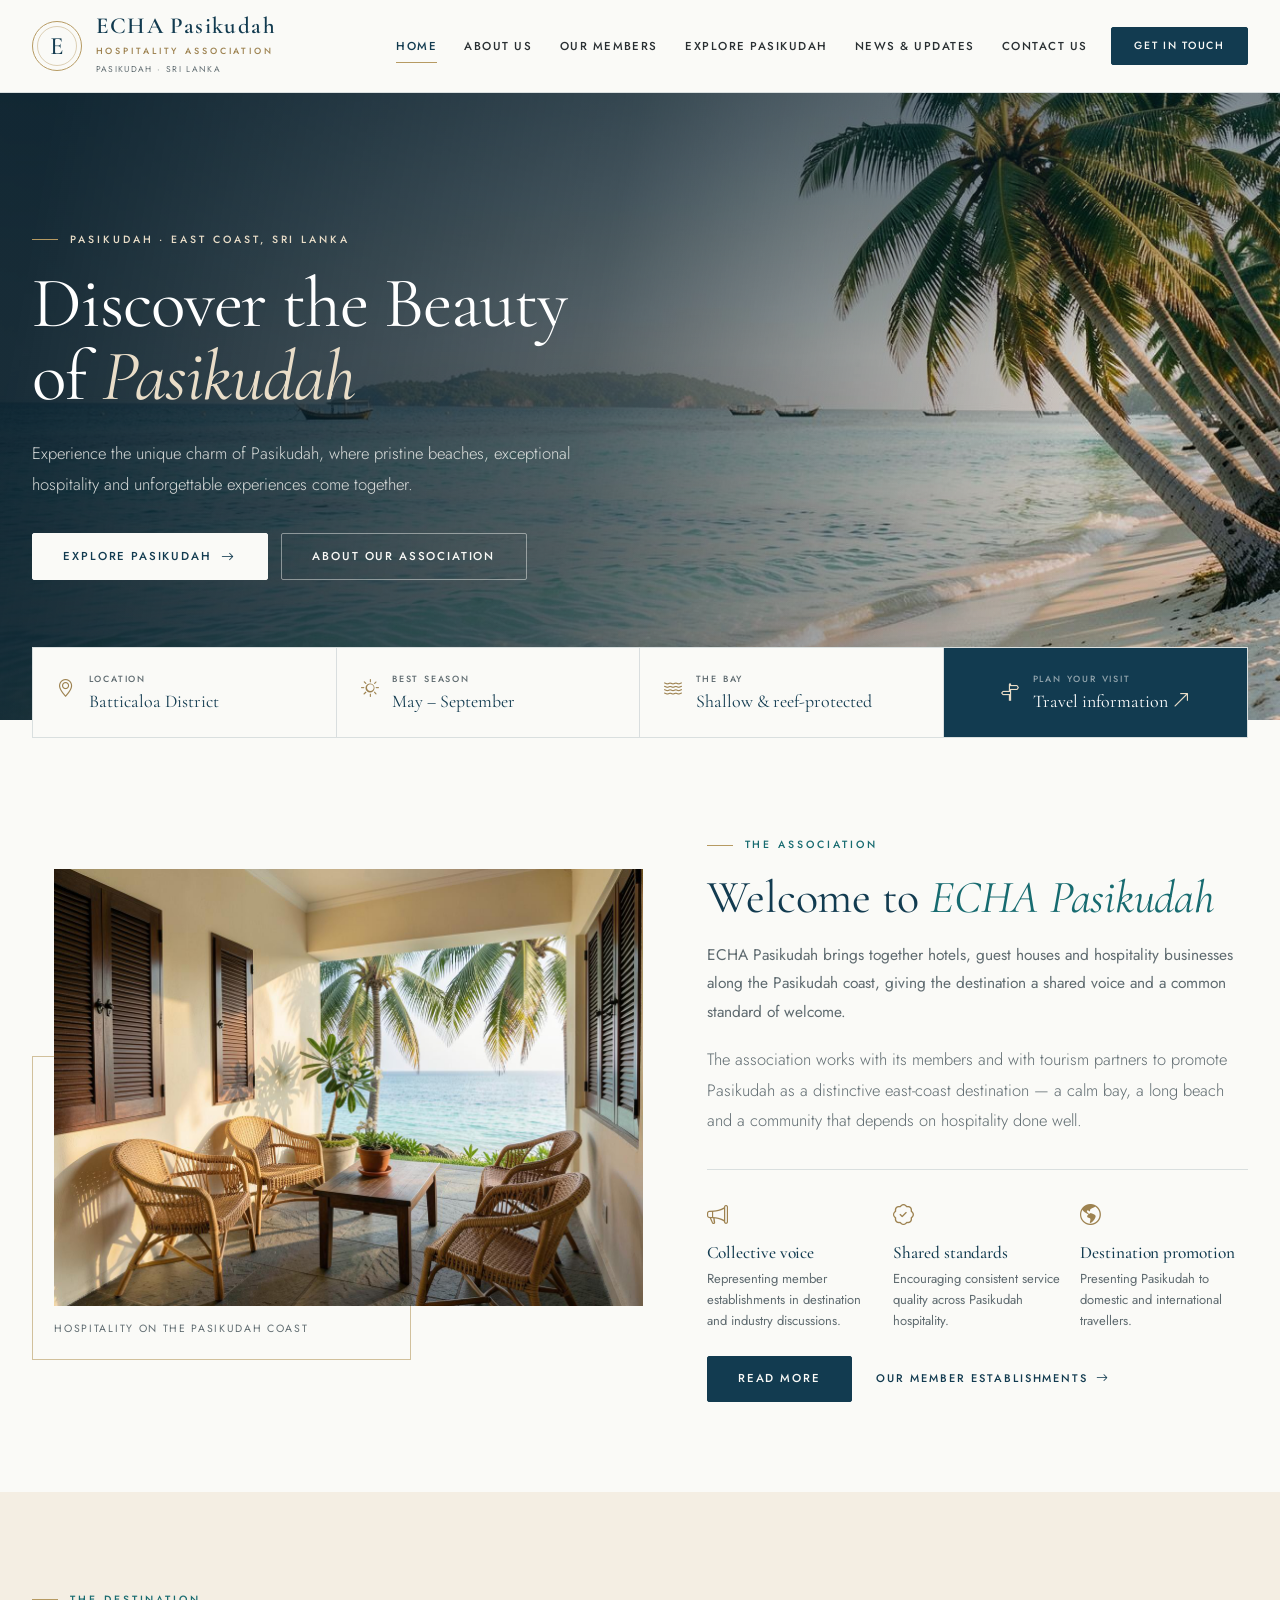
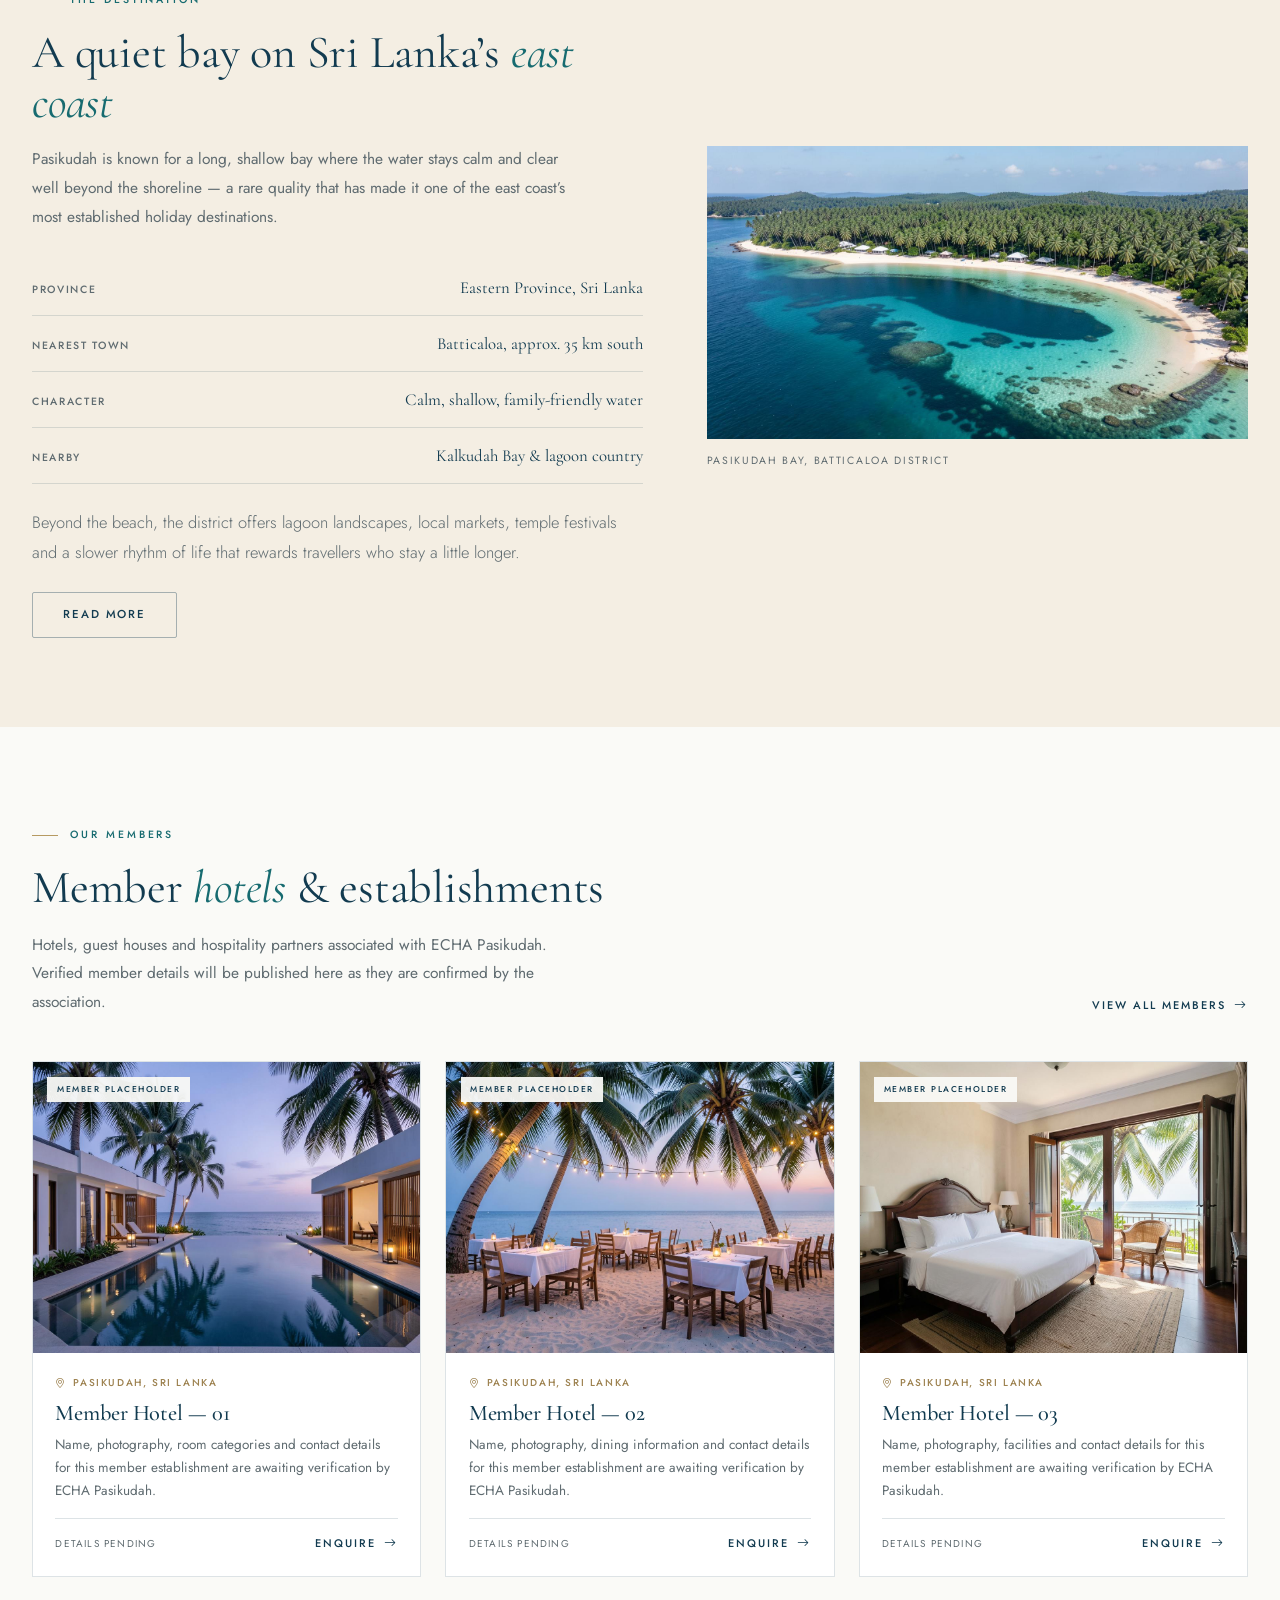
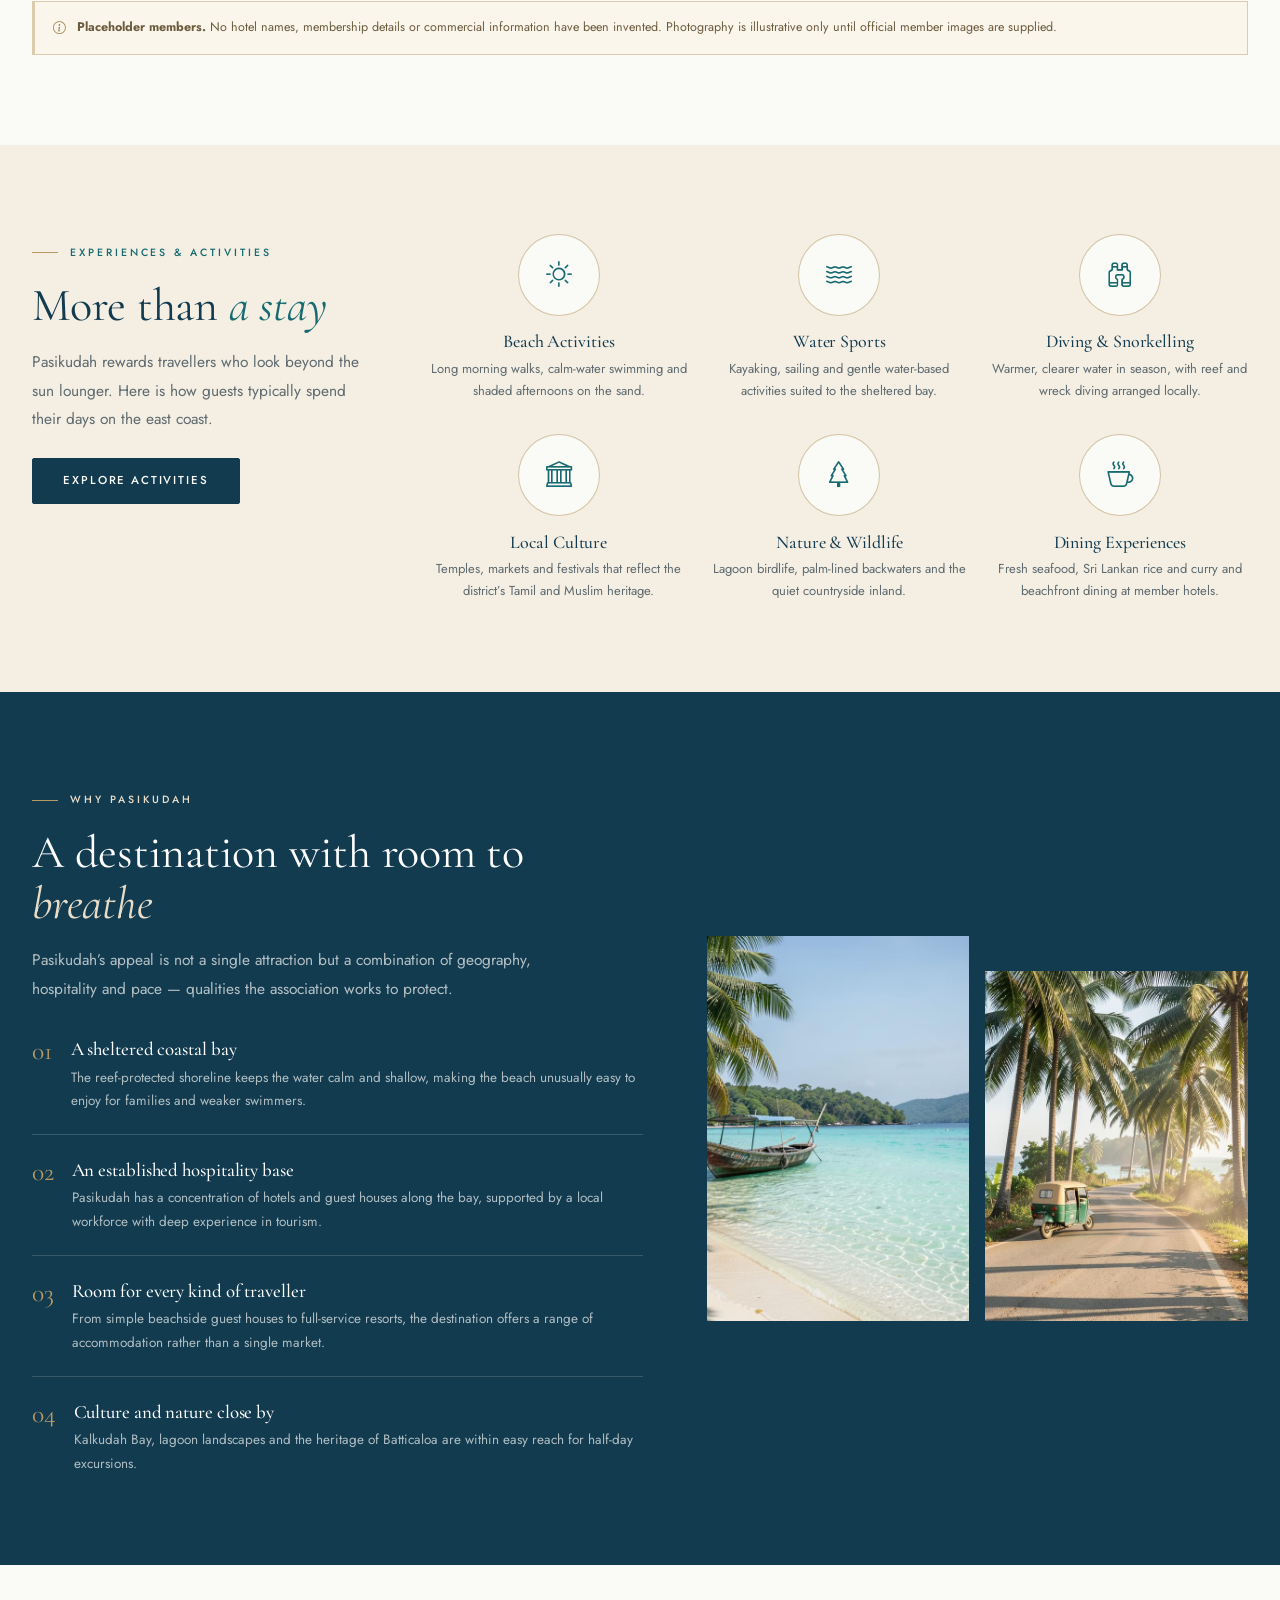
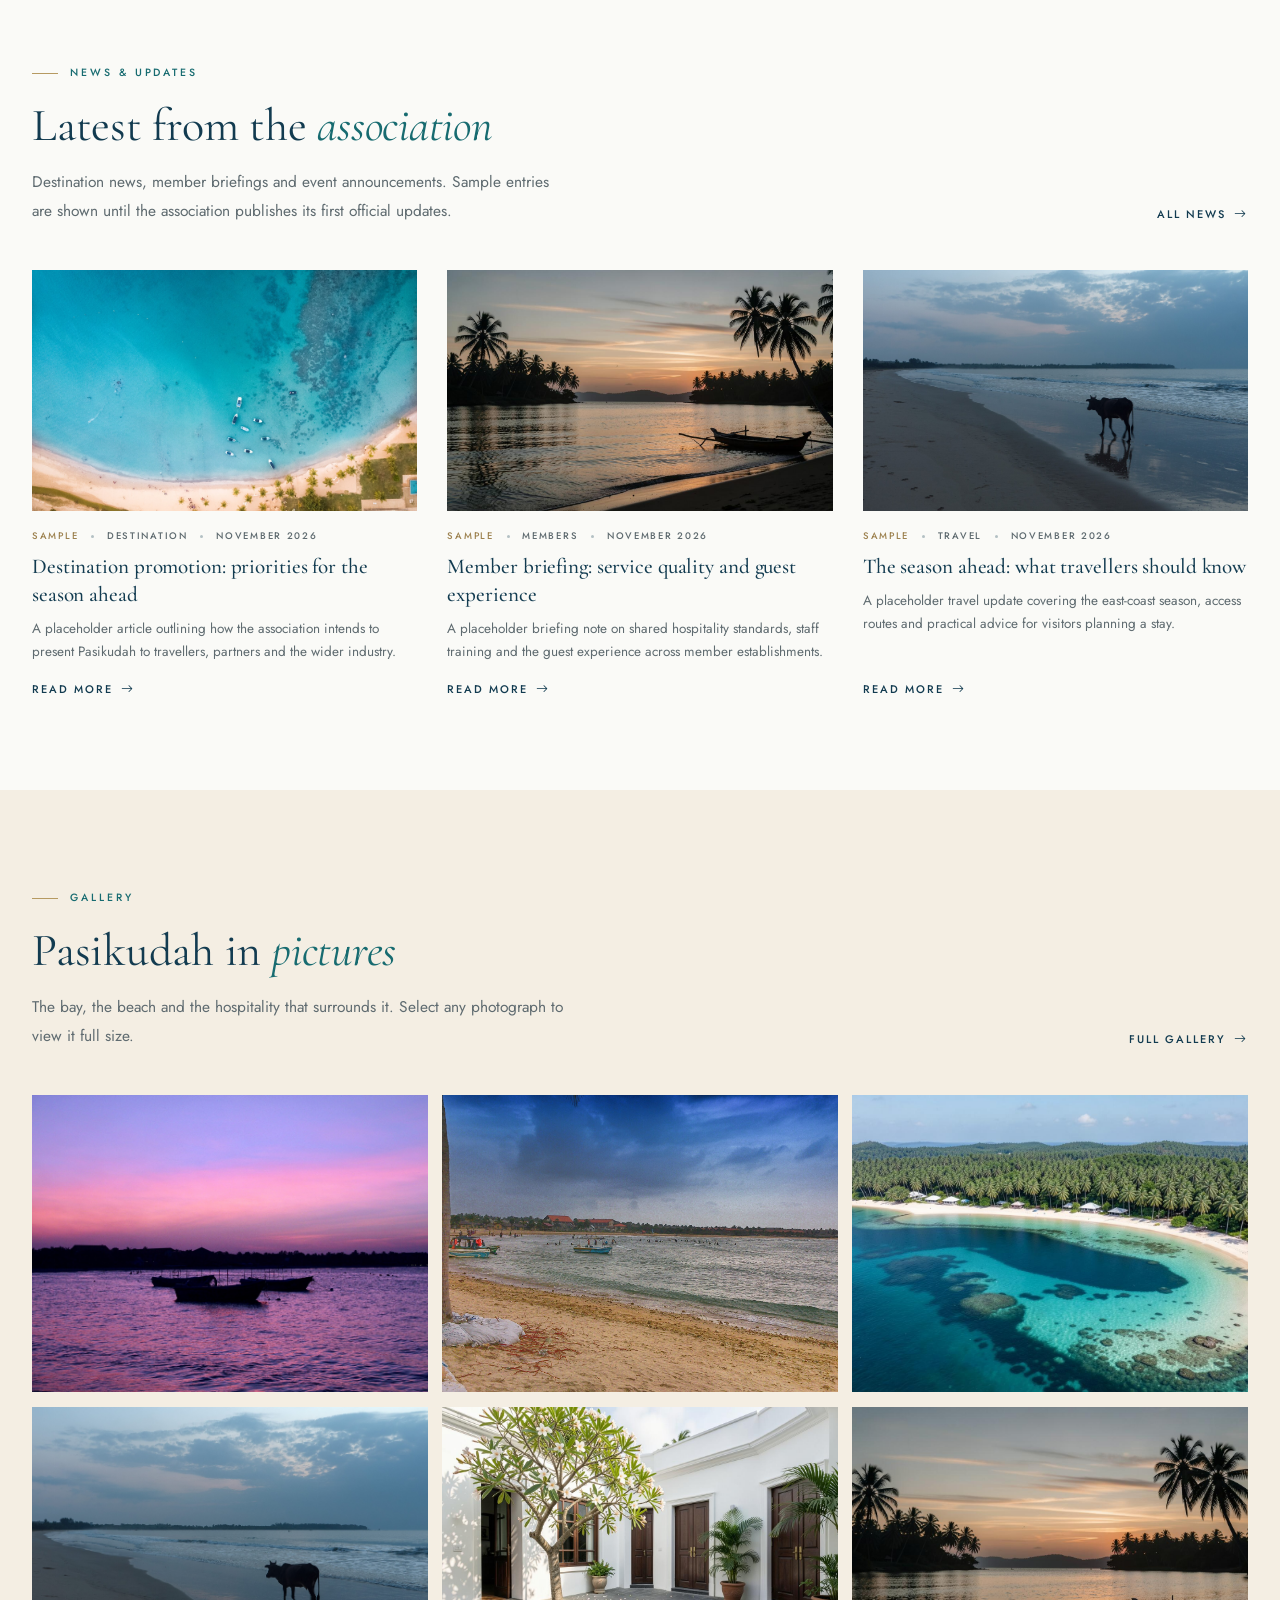
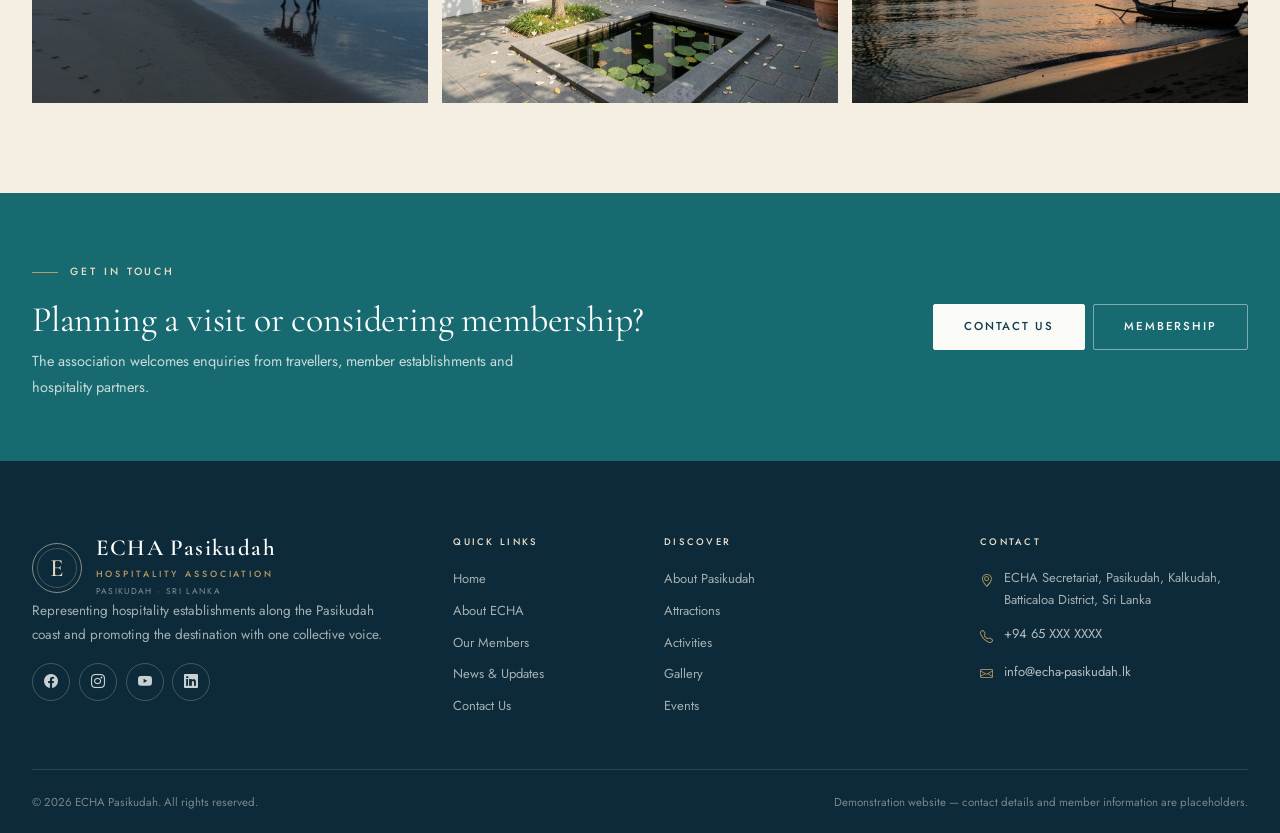
==== index.html @ 8776acc8 "Init" ====
<!DOCTYPE html>
<html lang="en">
<head>
  <meta charset="utf-8" />
  <meta name="viewport" content="width=device-width, initial-scale=1" />
  <title>ECHA Pasikudah | Hospitality Association, East Coast Sri Lanka</title>
  <meta name="description" content="ECHA Pasikudah represents hospitality establishments in Pasikudah, Sri Lanka. Discover the bay, our member hotels, local experiences and travel information." />
  <meta name="theme-color" content="#123b50" />
  <link rel="preconnect" href="https://fonts.googleapis.com" />
  <link rel="preconnect" href="https://fonts.gstatic.com" crossorigin />
  <link href="https://fonts.googleapis.com/css2?family=Cormorant+Garamond:ital,wght@0,300;0,400;0,500;0,600;1,400;1,500&family=Jost:wght@300;400;500;600&display=swap" rel="stylesheet" />
  <link href="https://cdn.jsdelivr.net/npm/bootstrap@5.3.3/dist/css/bootstrap.min.css" rel="stylesheet" integrity="sha384-QWTKZyjpPEjISv5WaRU9OFeRpok6YctnYmDr5pNlyT2bRjXh0JMhjY6hW+ALEwIH" crossorigin="anonymous" />
  <link href="https://cdn.jsdelivr.net/npm/bootstrap-icons@1.11.3/font/bootstrap-icons.min.css" rel="stylesheet" />
  <link href="assets/css/style.css" rel="stylesheet" />
</head>
<body id="top">
  <a class="skip-link" href="#main">Skip to content</a>

  <!-- Top bar -->
  <!-- <div class="topbar d-none d-lg-block">
    <div class="container d-flex align-items-center justify-content-between">
      <div>
        <a href="tel:+9465XXXXXXX"><i class="bi bi-telephone" aria-hidden="true"></i>+94 65 XXX XXXX</a>
        <span class="sep">|</span>
        <a href="mailto:info@echa-pasikudah.lk"><i class="bi bi-envelope" aria-hidden="true"></i>info@echa-pasikudah.lk</a>
        <span class="sep">|</span>
        <span class="topbar__note">Placeholder contact details &mdash; pending verification</span>
      </div>
      <div class="topbar__social">
        <a href="#" aria-label="ECHA Pasikudah on Facebook (link pending)"><i class="bi bi-facebook" aria-hidden="true"></i></a>
        <a href="#" aria-label="ECHA Pasikudah on Instagram (link pending)"><i class="bi bi-instagram" aria-hidden="true"></i></a>
        <a href="#" aria-label="ECHA Pasikudah on YouTube (link pending)"><i class="bi bi-youtube" aria-hidden="true"></i></a>
        <a href="#" aria-label="ECHA Pasikudah on LinkedIn (link pending)"><i class="bi bi-linkedin" aria-hidden="true"></i></a>
      </div>
    </div>
  </div> -->

  <!-- Header -->
  <header class="site-header">
    <nav class="navbar navbar-expand-lg" aria-label="Primary navigation">
      <div class="container">
        <a class="brand" href="index.html" aria-label="ECHA Pasikudah home">
          <span class="brand-mark" aria-hidden="true">E</span>
          <span class="brand-text">
            <span class="brand-name">ECHA Pasikudah</span>
            <span class="brand-sub">Hospitality Association</span>
            <span class="brand-tag">Pasikudah &middot; Sri Lanka</span>
          </span>
        </a>
        <button class="navbar-toggler" type="button" data-bs-toggle="collapse" data-bs-target="#mainNav" aria-controls="mainNav" aria-expanded="false" aria-label="Toggle navigation">
          <i class="bi bi-list" aria-hidden="true"></i>
        </button>
        <div class="collapse navbar-collapse" id="mainNav">
          <ul class="navbar-nav ms-auto align-items-lg-center">
            <li class="nav-item"><a class="nav-link" href="index.html" data-match="index.html">Home</a></li>
            <li class="nav-item dropdown">
              <a class="nav-link dropdown-toggle" href="about.html" role="button" data-bs-toggle="dropdown" aria-expanded="false" data-match="about.html vision-mission.html committee.html">About Us</a>
              <ul class="dropdown-menu">
                <li><a class="dropdown-item" href="about.html">About ECHA</a></li>
                <li><a class="dropdown-item" href="vision-mission.html">Vision &amp; Mission</a></li>
                <li><a class="dropdown-item" href="vision-mission.html#objectives">Objectives</a></li>
                <li><a class="dropdown-item" href="committee.html">Leadership &amp; Committee</a></li>
              </ul>
            </li>
            <li class="nav-item"><a class="nav-link" href="members.html" data-match="members.html">Our Members</a></li>
            <li class="nav-item dropdown">
              <a class="nav-link dropdown-toggle" href="pasikudah.html" role="button" data-bs-toggle="dropdown" aria-expanded="false" data-match="pasikudah.html attractions.html">Explore Pasikudah</a>
              <ul class="dropdown-menu">
                <li><a class="dropdown-item" href="pasikudah.html">About Pasikudah</a></li>
                <li><a class="dropdown-item" href="attractions.html#attractions">Attractions</a></li>
                <li><a class="dropdown-item" href="attractions.html#beaches">Beaches</a></li>
                <li><a class="dropdown-item" href="attractions.html#activities">Activities &amp; Experiences</a></li>
                <li><a class="dropdown-item" href="pasikudah.html#travel">Travel Information</a></li>
              </ul>
            </li>
            <li class="nav-item dropdown">
              <a class="nav-link dropdown-toggle" href="news.html" role="button" data-bs-toggle="dropdown" aria-expanded="false" data-match="news.html events.html gallery.html">News &amp; Updates</a>
              <ul class="dropdown-menu">
                <li><a class="dropdown-item" href="news.html">Latest News</a></li>
                <li><a class="dropdown-item" href="events.html">Events</a></li>
                <li><a class="dropdown-item" href="events.html#announcements">Announcements</a></li>
                <li><a class="dropdown-item" href="gallery.html">Gallery</a></li>
              </ul>
            </li>
            <li class="nav-item"><a class="nav-link" href="contact.html" data-match="contact.html">Contact Us</a></li>
            <li class="nav-item"><a class="btn btn-echa nav-cta" href="contact.html">Get in Touch</a></li>
          </ul>
        </div>
      </div>
    </nav>
  </header>

  <main id="main">
    <!-- Hero -->
    <section class="hero">
      <div class="hero__media">
        <img src="assets/images/hero-pasikudah.jpg" width="1392" height="752" alt="Calm turquoise water and coconut palms along Pasikudah beach at golden hour" fetchpriority="high" />
      </div>
      <div class="container hero__inner">
        <span class="eyebrow eyebrow--light">Pasikudah &middot; East Coast, Sri Lanka</span>
        <h1 class="hero__title">Discover the Beauty of <em>Pasikudah</em></h1>
        <p class="hero__lead">Experience the unique charm of Pasikudah, where pristine beaches, exceptional hospitality and unforgettable experiences come together.</p>
        <div class="hero__actions">
          <a class="btn btn-light-echa" href="pasikudah.html">Explore Pasikudah <i class="bi bi-arrow-right" aria-hidden="true"></i></a>
          <a class="btn btn-outline-light-echa" href="about.html">About Our Association</a>
        </div>
      </div>
    </section>

    <!-- Quick facts strip -->
    <div class="container hero-facts-wrap">
      <div class="hero-facts">
        <div class="hero-fact">
          <i class="bi bi-geo-alt" aria-hidden="true"></i>
          <div>
            <span class="hero-fact__label">Location</span>
            <span class="hero-fact__value">Batticaloa District</span>
          </div>
        </div>
        <div class="hero-fact">
          <i class="bi bi-sun" aria-hidden="true"></i>
          <div>
            <span class="hero-fact__label">Best season</span>
            <span class="hero-fact__value">May &ndash; September</span>
          </div>
        </div>
        <div class="hero-fact">
          <i class="bi bi-water" aria-hidden="true"></i>
          <div>
            <span class="hero-fact__label">The bay</span>
            <span class="hero-fact__value">Shallow &amp; reef-protected</span>
          </div>
        </div>
        <a class="hero-fact hero-fact--cta" href="pasikudah.html#travel">
          <i class="bi bi-signpost-split" aria-hidden="true"></i>
          <div>
            <span class="hero-fact__label">Plan your visit</span>
            <span class="hero-fact__value">Travel information <i class="bi bi-arrow-up-right" aria-hidden="true"></i></span>
          </div>
        </a>
      </div>
    </div>

    <!-- Welcome to ECHA -->
    <section class="section">
      <div class="container">
        <div class="split split--wide">
          <div class="split__media reveal">
            <figure class="figure figure--framed">
              <img src="assets/images/about.jpg" width="1184" height="880" alt="Shaded terrace of a coastal guest house looking through palms to the sea" loading="lazy" />
              <figcaption>Hospitality on the Pasikudah coast</figcaption>
            </figure>
          </div>
          <div class="reveal">
            <span class="eyebrow">The Association</span>
            <h2 class="section-title">Welcome to <em>ECHA Pasikudah</em></h2>
            <p class="section-sub">ECHA Pasikudah brings together hotels, guest houses and hospitality businesses along the Pasikudah coast, giving the destination a shared voice and a common standard of welcome.</p>
            <p class="lead" style="margin-top:1.1rem;">The association works with its members and with tourism partners to promote Pasikudah as a distinctive east-coast destination &mdash; a calm bay, a long beach and a community that depends on hospitality done well.</p>
            <div class="pillars">
              <div class="pillar">
                <i class="bi bi-megaphone" aria-hidden="true"></i>
                <h3>Collective voice</h3>
                <p>Representing member establishments in destination and industry discussions.</p>
              </div>
              <div class="pillar">
                <i class="bi bi-patch-check" aria-hidden="true"></i>
                <h3>Shared standards</h3>
                <p>Encouraging consistent service quality across Pasikudah hospitality.</p>
              </div>
              <div class="pillar">
                <i class="bi bi-globe-americas" aria-hidden="true"></i>
                <h3>Destination promotion</h3>
                <p>Presenting Pasikudah to domestic and international travellers.</p>
              </div>
            </div>
            <div class="d-flex flex-wrap align-items-center gap-4 mt-4">
              <a class="btn btn-echa" href="about.html">Read More</a>
              <a class="link-arrow" href="members.html">Our member establishments <i class="bi bi-arrow-right" aria-hidden="true"></i></a>
            </div>
          </div>
        </div>
      </div>
    </section>

    <!-- About Pasikudah -->
    <section class="section section--sand">
      <div class="container">
        <div class="split split--wide split--reverse">
          <div class="split__media reveal">
            <figure class="figure">
              <img src="assets/images/destinations/pasikudah-bay.jpg" width="1392" height="752" alt="Aerial view of the curved Pasikudah bay with shallow turquoise water and palm groves" loading="lazy" />
              <figcaption>Pasikudah Bay, Batticaloa District</figcaption>
            </figure>
          </div>
          <div class="reveal">
            <span class="eyebrow">The Destination</span>
            <h2 class="section-title">A quiet bay on Sri Lanka&rsquo;s <em>east coast</em></h2>
            <p class="section-sub">Pasikudah is known for a long, shallow bay where the water stays calm and clear well beyond the shoreline &mdash; a rare quality that has made it one of the east coast&rsquo;s most established holiday destinations.</p>
            <div class="facts-list">
              <div class="fact-line">
                <span class="fact-line__label">Province</span>
                <span class="fact-line__value">Eastern Province, Sri Lanka</span>
              </div>
              <div class="fact-line">
                <span class="fact-line__label">Nearest town</span>
                <span class="fact-line__value">Batticaloa, approx. 35 km south</span>
              </div>
              <div class="fact-line">
                <span class="fact-line__label">Character</span>
                <span class="fact-line__value">Calm, shallow, family-friendly water</span>
              </div>
              <div class="fact-line">
                <span class="fact-line__label">Nearby</span>
                <span class="fact-line__value">Kalkudah Bay &amp; lagoon country</span>
              </div>
            </div>
            <p class="lead" style="margin-top:1.4rem;">Beyond the beach, the district offers lagoon landscapes, local markets, temple festivals and a slower rhythm of life that rewards travellers who stay a little longer.</p>
            <a class="btn btn-outline-echa mt-2" href="pasikudah.html">Read More</a>
          </div>
        </div>
      </div>
    </section>

    <!-- Member hotels -->
    <section class="section">
      <div class="container">
        <div class="heading-row">
          <div class="heading-row__text reveal">
            <span class="eyebrow">Our Members</span>
            <h2 class="section-title">Member <em>hotels</em> &amp; establishments</h2>
            <p class="section-sub">Hotels, guest houses and hospitality partners associated with ECHA Pasikudah. Verified member details will be published here as they are confirmed by the association.</p>
          </div>
          <a class="link-arrow reveal" href="members.html">View all members <i class="bi bi-arrow-right" aria-hidden="true"></i></a>
        </div>

        <div class="card-grid">
          <article class="member-card reveal">
            <div class="member-card__media">
              <span class="member-card__badge">Member placeholder</span>
              <img src="assets/images/hotels/hotel-pool.jpg" width="1184" height="880" alt="Resort pool lit at dusk among coconut palms" loading="lazy" />
            </div>
            <div class="member-card__body">
              <span class="member-card__loc"><i class="bi bi-geo-alt" aria-hidden="true"></i>Pasikudah, Sri Lanka</span>
              <h3>Member Hotel &mdash; 01</h3>
              <p>Name, photography, room categories and contact details for this member establishment are awaiting verification by ECHA Pasikudah.</p>
              <div class="member-card__foot">
                <span>Details pending</span>
                <a class="link-arrow" href="contact.html">Enquire <i class="bi bi-arrow-right" aria-hidden="true"></i></a>
              </div>
            </div>
          </article>

          <article class="member-card reveal">
            <div class="member-card__media">
              <span class="member-card__badge">Member placeholder</span>
              <img src="assets/images/hotels/hotel-dining.jpg" width="1184" height="880" alt="Beachfront dining tables under palms at blue hour" loading="lazy" />
            </div>
            <div class="member-card__body">
              <span class="member-card__loc"><i class="bi bi-geo-alt" aria-hidden="true"></i>Pasikudah, Sri Lanka</span>
              <h3>Member Hotel &mdash; 02</h3>
              <p>Name, photography, dining information and contact details for this member establishment are awaiting verification by ECHA Pasikudah.</p>
              <div class="member-card__foot">
                <span>Details pending</span>
                <a class="link-arrow" href="contact.html">Enquire <i class="bi bi-arrow-right" aria-hidden="true"></i></a>
              </div>
            </div>
          </article>

          <article class="member-card reveal">
            <div class="member-card__media">
              <span class="member-card__badge">Member placeholder</span>
              <img src="assets/images/hotels/hotel-suite.jpg" width="1184" height="880" alt="Hotel suite with white linen and doors opening to palms and sea" loading="lazy" />
            </div>
            <div class="member-card__body">
              <span class="member-card__loc"><i class="bi bi-geo-alt" aria-hidden="true"></i>Pasikudah, Sri Lanka</span>
              <h3>Member Hotel &mdash; 03</h3>
              <p>Name, photography, facilities and contact details for this member establishment are awaiting verification by ECHA Pasikudah.</p>
              <div class="member-card__foot">
                <span>Details pending</span>
                <a class="link-arrow" href="contact.html">Enquire <i class="bi bi-arrow-right" aria-hidden="true"></i></a>
              </div>
            </div>
          </article>
        </div>

        <div class="placeholder-note mt-4 reveal" role="note">
          <i class="bi bi-info-circle" aria-hidden="true"></i>
          <span><strong>Placeholder members.</strong> No hotel names, membership details or commercial information have been invented. Photography is illustrative only until official member images are supplied.</span>
        </div>
      </div>
    </section>

    <!-- Experiences -->
    <section class="section section--sand">
      <div class="container">
        <div class="exp-head">
          <div class="reveal">
            <span class="eyebrow">Experiences &amp; Activities</span>
            <h2 class="section-title">More than <em>a stay</em></h2>
            <p class="section-sub">Pasikudah rewards travellers who look beyond the sun lounger. Here is how guests typically spend their days on the east coast.</p>
            <a class="btn btn-echa mt-4" href="attractions.html#activities">Explore Activities</a>
          </div>
          <div class="exp-grid reveal">
            <div class="exp-item">
              <span class="exp-item__icon"><i class="bi bi-sun" aria-hidden="true"></i></span>
              <h3>Beach Activities</h3>
              <p>Long morning walks, calm-water swimming and shaded afternoons on the sand.</p>
            </div>
            <div class="exp-item">
              <span class="exp-item__icon"><i class="bi bi-water" aria-hidden="true"></i></span>
              <h3>Water Sports</h3>
              <p>Kayaking, sailing and gentle water-based activities suited to the sheltered bay.</p>
            </div>
            <div class="exp-item">
              <span class="exp-item__icon"><i class="bi bi-binoculars" aria-hidden="true"></i></span>
              <h3>Diving &amp; Snorkelling</h3>
              <p>Warmer, clearer water in season, with reef and wreck diving arranged locally.</p>
            </div>
            <div class="exp-item">
              <span class="exp-item__icon"><i class="bi bi-bank" aria-hidden="true"></i></span>
              <h3>Local Culture</h3>
              <p>Temples, markets and festivals that reflect the district&rsquo;s Tamil and Muslim heritage.</p>
            </div>
            <div class="exp-item">
              <span class="exp-item__icon"><i class="bi bi-tree" aria-hidden="true"></i></span>
              <h3>Nature &amp; Wildlife</h3>
              <p>Lagoon birdlife, palm-lined backwaters and the quiet countryside inland.</p>
            </div>
            <div class="exp-item">
              <span class="exp-item__icon"><i class="bi bi-cup-hot" aria-hidden="true"></i></span>
              <h3>Dining Experiences</h3>
              <p>Fresh seafood, Sri Lankan rice and curry and beachfront dining at member hotels.</p>
            </div>
          </div>
        </div>
      </div>
    </section>

    <!-- Why Pasikudah -->
    <section class="section why">
      <div class="container">
        <div class="split split--wide">
          <div class="reveal">
            <span class="eyebrow">Why Pasikudah</span>
            <h2 class="section-title">A destination with room to <em style="color:var(--sand);">breathe</em></h2>
            <p class="section-sub">Pasikudah&rsquo;s appeal is not a single attraction but a combination of geography, hospitality and pace &mdash; qualities the association works to protect.</p>
            <div class="reason-list">
              <div class="reason">
                <span class="reason__num">01</span>
                <div>
                  <h3>A sheltered coastal bay</h3>
                  <p>The reef-protected shoreline keeps the water calm and shallow, making the beach unusually easy to enjoy for families and weaker swimmers.</p>
                </div>
              </div>
              <div class="reason">
                <span class="reason__num">02</span>
                <div>
                  <h3>An established hospitality base</h3>
                  <p>Pasikudah has a concentration of hotels and guest houses along the bay, supported by a local workforce with deep experience in tourism.</p>
                </div>
              </div>
              <div class="reason">
                <span class="reason__num">03</span>
                <div>
                  <h3>Room for every kind of traveller</h3>
                  <p>From simple beachside guest houses to full-service resorts, the destination offers a range of accommodation rather than a single market.</p>
                </div>
              </div>
              <div class="reason">
                <span class="reason__num">04</span>
                <div>
                  <h3>Culture and nature close by</h3>
                  <p>Kalkudah Bay, lagoon landscapes and the heritage of Batticaloa are within easy reach for half-day excursions.</p>
                </div>
              </div>
            </div>
          </div>
          <div class="why-media reveal">
            <figure>
              <img src="assets/images/destinations/kalkudah-lagoon.jpg" width="1248" height="832" alt="Shallow turquoise lagoon with a wooden fishing boat and palms" loading="lazy" />
            </figure>
            <figure>
              <img src="assets/images/destinations/coastal-road.jpg" width="1392" height="752" alt="Coastal road shaded by coconut palms on Sri Lanka's east coast" loading="lazy" />
            </figure>
          </div>
        </div>
      </div>
    </section>

    <!-- News -->
    <section class="section">
      <div class="container">
        <div class="heading-row">
          <div class="heading-row__text reveal">
            <span class="eyebrow">News &amp; Updates</span>
            <h2 class="section-title">Latest from the <em>association</em></h2>
            <p class="section-sub">Destination news, member briefings and event announcements. Sample entries are shown until the association publishes its first official updates.</p>
          </div>
          <a class="link-arrow reveal" href="news.html">All news <i class="bi bi-arrow-right" aria-hidden="true"></i></a>
        </div>

        <div class="news-list">
          <article class="news-card reveal">
            <div class="news-card__media">
              <img src="assets/images/gallery/pasikudah-blue-beach.jpg" width="1920" height="1438" alt="Clear blue water and pale sand at Pasikudah beach" loading="lazy" />
            </div>
            <div class="news-card__meta">
              <span class="tag">Sample</span><span class="dot"></span><span>Destination</span><span class="dot"></span><span>November 2026</span>
            </div>
            <h3><a href="news.html">Destination promotion: priorities for the season ahead</a></h3>
            <p>A placeholder article outlining how the association intends to present Pasikudah to travellers, partners and the wider industry.</p>
            <a class="link-arrow" href="news.html">Read More <i class="bi bi-arrow-right" aria-hidden="true"></i></a>
          </article>

          <article class="news-card reveal">
            <div class="news-card__media">
              <img src="assets/images/destinations/pasikudah-sunset.jpg" width="1248" height="832" alt="Coconut palms silhouetted against a calm sunset over the bay" loading="lazy" />
            </div>
            <div class="news-card__meta">
              <span class="tag">Sample</span><span class="dot"></span><span>Members</span><span class="dot"></span><span>November 2026</span>
            </div>
            <h3><a href="news.html">Member briefing: service quality and guest experience</a></h3>
            <p>A placeholder briefing note on shared hospitality standards, staff training and the guest experience across member establishments.</p>
            <a class="link-arrow" href="news.html">Read More <i class="bi bi-arrow-right" aria-hidden="true"></i></a>
          </article>

          <article class="news-card reveal">
            <div class="news-card__media">
              <img src="assets/images/gallery/sunrise-at-kalkudah-beach.jpg" width="1920" height="1281" alt="Sunrise over the sea at Kalkudah beach near Pasikudah" loading="lazy" />
            </div>
            <div class="news-card__meta">
              <span class="tag">Sample</span><span class="dot"></span><span>Travel</span><span class="dot"></span><span>November 2026</span>
            </div>
            <h3><a href="news.html">The season ahead: what travellers should know</a></h3>
            <p>A placeholder travel update covering the east-coast season, access routes and practical advice for visitors planning a stay.</p>
            <a class="link-arrow" href="news.html">Read More <i class="bi bi-arrow-right" aria-hidden="true"></i></a>
          </article>
        </div>
      </div>
    </section>

    <!-- Gallery -->
    <section class="section section--sand">
      <div class="container">
        <div class="heading-row">
          <div class="heading-row__text reveal">
            <span class="eyebrow">Gallery</span>
            <h2 class="section-title">Pasikudah in <em>pictures</em></h2>
            <p class="section-sub">The bay, the beach and the hospitality that surrounds it. Select any photograph to view it full size.</p>
          </div>
          <a class="link-arrow reveal" href="gallery.html">Full gallery <i class="bi bi-arrow-right" aria-hidden="true"></i></a>
        </div>

        <div class="gallery-grid">
          <button class="gallery-item reveal" type="button" data-full="assets/images/gallery/pasikudah-beach-evening-01.jpg" data-caption="Evening on Pasikudah beach" data-alt="Pasikudah beach in the evening light">
            <img src="assets/images/gallery/pasikudah-beach-evening-01.jpg" width="1920" height="1280" alt="Pasikudah beach in the evening light" loading="lazy" />
            <span class="gallery-item__caption">Evening on the bay</span>
          </button>
          <button class="gallery-item reveal" type="button" data-full="assets/images/gallery/pasikudah-beach-sri-lanka.jpg" data-caption="Palms along the Pasikudah shoreline" data-alt="Coconut palms leaning over the Pasikudah shoreline">
            <img src="assets/images/gallery/pasikudah-beach-sri-lanka.jpg" width="1920" height="1080" alt="Coconut palms leaning over the Pasikudah shoreline" loading="lazy" />
            <span class="gallery-item__caption">Palms on the shoreline</span>
          </button>
          <button class="gallery-item reveal" type="button" data-full="assets/images/destinations/pasikudah-bay.jpg" data-caption="The curve of Pasikudah Bay" data-alt="Aerial view of Pasikudah Bay">
            <img src="assets/images/destinations/pasikudah-bay.jpg" width="1392" height="752" alt="Aerial view of the curve of Pasikudah Bay" loading="lazy" />
            <span class="gallery-item__caption">The curve of the bay</span>
          </button>
          <button class="gallery-item reveal" type="button" data-full="assets/images/gallery/sunrise-at-kalkudah-beach.jpg" data-caption="Sunrise at Kalkudah Beach" data-alt="Sunrise over Kalkudah Beach">
            <img src="assets/images/gallery/sunrise-at-kalkudah-beach.jpg" width="1920" height="1281" alt="Sunrise over Kalkudah Beach near Pasikudah" loading="lazy" />
            <span class="gallery-item__caption">Sunrise at Kalkudah</span>
          </button>
          <button class="gallery-item reveal" type="button" data-full="assets/images/hotels/hotel-courtyard.jpg" data-caption="A member hotel courtyard" data-alt="Whitewashed courtyard of a coastal hotel with frangipani">
            <img src="assets/images/hotels/hotel-courtyard.jpg" width="1184" height="880" alt="Whitewashed courtyard of a coastal hotel with frangipani" loading="lazy" />
            <span class="gallery-item__caption">Hospitality detail</span>
          </button>
          <button class="gallery-item reveal" type="button" data-full="assets/images/destinations/pasikudah-sunset.jpg" data-caption="Sunset over the bay" data-alt="Sunset over the bay with palms in silhouette">
            <img src="assets/images/destinations/pasikudah-sunset.jpg" width="1248" height="832" alt="Sunset over the bay with palms in silhouette" loading="lazy" />
            <span class="gallery-item__caption">Last light</span>
          </button>
        </div>
      </div>
    </section>

    <!-- Contact CTA -->
    <section class="cta-band">
      <div class="container d-flex flex-wrap align-items-center justify-content-between gap-4">
        <div>
          <span class="eyebrow eyebrow--light">Get in touch</span>
          <h2>Planning a visit or considering membership?</h2>
          <p>The association welcomes enquiries from travellers, member establishments and hospitality partners.</p>
        </div>
        <div class="d-flex flex-wrap gap-2">
          <a class="btn btn-light-echa" href="contact.html">Contact Us</a>
          <a class="btn btn-outline-light-echa" href="members.html#membership">Membership</a>
        </div>
      </div>
    </section>
  </main>

  <!-- Footer -->
  <footer class="site-footer">
    <div class="container">
      <div class="row g-5">
        <div class="col-lg-4">
          <a class="brand brand--light" href="index.html" aria-label="ECHA Pasikudah home">
            <span class="brand-mark" aria-hidden="true">E</span>
            <span class="brand-text">
              <span class="brand-name">ECHA Pasikudah</span>
              <span class="brand-sub">Hospitality Association</span>
              <span class="brand-tag">Pasikudah &middot; Sri Lanka</span>
            </span>
          </a>
          <p>Representing hospitality establishments along the Pasikudah coast and promoting the destination with one collective voice.</p>
          <div class="social-row social-row--light">
            <a href="#" aria-label="ECHA Pasikudah on Facebook (link pending)"><i class="bi bi-facebook" aria-hidden="true"></i></a>
            <a href="#" aria-label="ECHA Pasikudah on Instagram (link pending)"><i class="bi bi-instagram" aria-hidden="true"></i></a>
            <a href="#" aria-label="ECHA Pasikudah on YouTube (link pending)"><i class="bi bi-youtube" aria-hidden="true"></i></a>
            <a href="#" aria-label="ECHA Pasikudah on LinkedIn (link pending)"><i class="bi bi-linkedin" aria-hidden="true"></i></a>
          </div>
        </div>
        <div class="col-6 col-lg-2">
          <h3 class="footer-title">Quick Links</h3>
          <ul class="footer-links">
            <li><a href="index.html">Home</a></li>
            <li><a href="about.html">About ECHA</a></li>
            <li><a href="members.html">Our Members</a></li>
            <li><a href="news.html">News &amp; Updates</a></li>
            <li><a href="contact.html">Contact Us</a></li>
          </ul>
        </div>
        <div class="col-6 col-lg-3">
          <h3 class="footer-title">Discover</h3>
          <ul class="footer-links">
            <li><a href="pasikudah.html">About Pasikudah</a></li>
            <li><a href="attractions.html">Attractions</a></li>
            <li><a href="attractions.html#activities">Activities</a></li>
            <li><a href="gallery.html">Gallery</a></li>
            <li><a href="events.html">Events</a></li>
          </ul>
        </div>
        <div class="col-lg-3">
          <h3 class="footer-title">Contact</h3>
          <ul class="footer-contact">
            <li><i class="bi bi-geo-alt" aria-hidden="true"></i><span>ECHA Secretariat, Pasikudah, Kalkudah, Batticaloa District, Sri Lanka</span></li>
            <li><i class="bi bi-telephone" aria-hidden="true"></i><a href="tel:+9465XXXXXXX">+94 65 XXX XXXX</a></li>
            <li><i class="bi bi-envelope" aria-hidden="true"></i><a href="mailto:info@echa-pasikudah.lk">info@echa-pasikudah.lk</a></li>
          </ul>
        </div>
      </div>
      <div class="footer-bottom">
        <p>&copy; <span class="js-year">2026</span> ECHA Pasikudah. All rights reserved.</p>
        <p>Demonstration website &mdash; contact details and member information are placeholders.</p>
      </div>
    </div>
  </footer>

  <a class="to-top" href="#top" aria-label="Back to top"><i class="bi bi-arrow-up" aria-hidden="true"></i></a>

  <script src="https://cdn.jsdelivr.net/npm/bootstrap@5.3.3/dist/js/bootstrap.bundle.min.js" integrity="sha384-YvpcrYf0tY3lHB60NNkmXc5s9fDVZLESaAA55NDzOxhy9GkcIdslK1eN7N6jIeHz" crossorigin="anonymous"></script>
  <script src="assets/js/main.js"></script>
</body>
</html>
---- assets/css/style.css ----
/* ==========================================================================
   ECHA Pasikudah — Shared stylesheet
   Classical hospitality association design system
   1. Tokens & base
   2. Typography & utilities
   3. Buttons & links
   4. Top bar & header
   5. Hero & page headers
   6. Sections: intro, destination, members, experiences, why, news, gallery
   7. Contact & forms
   8. Footer & back to top
   9. Lightbox
   10. Responsive
   ========================================================================== */

/* 1. Tokens & base
   ========================================================================== */
:root {
  --ocean: #123b50;
  --ocean-deep: #0c2a39;
  --teal: #176b70;
  --sand: #e9ddc8;
  --sand-soft: #f4eee3;
  --warm: #fafaf7;
  --charcoal: #292f32;
  --gold: #b69a62;
  --gold-dark: #9d8250;
  --muted: #5f6b70;
  --line: rgba(18, 59, 80, 0.14);
  --line-light: rgba(250, 250, 247, 0.16);
  --serif: "Cormorant Garamond", "Times New Roman", Georgia, serif;
  --sans: "Jost", -apple-system, BlinkMacSystemFont, "Segoe UI", Roboto, Arial, sans-serif;
  --shadow-soft: 0 26px 60px -42px rgba(12, 42, 57, 0.55);
  --ease: cubic-bezier(0.22, 0.61, 0.36, 1);
}

*,
*::before,
*::after {
  box-sizing: border-box;
}

html {
  scroll-behavior: smooth;
  scroll-padding-top: 104px;
  -webkit-text-size-adjust: 100%;
}

body {
  margin: 0;
  font-family: var(--sans);
  font-size: 16px;
  font-weight: 400;
  line-height: 1.75;
  color: var(--charcoal);
  background-color: var(--warm);
  -webkit-font-smoothing: antialiased;
  -moz-osx-font-smoothing: grayscale;
  overflow-x: hidden;
}

img {
  max-width: 100%;
  height: auto;
}

a {
  color: var(--teal);
  text-decoration: none;
  transition: color 0.25s var(--ease);
}

a:hover {
  color: var(--ocean);
}

::selection {
  background: var(--sand);
  color: var(--ocean-deep);
}

:focus-visible {
  outline: 2px solid var(--teal);
  outline-offset: 3px;
}

.container {
  max-width: 1264px;
  padding-left: 1.5rem;
  padding-right: 1.5rem;
}

.skip-link {
  position: absolute;
  left: -9999px;
  top: 0;
  z-index: 3000;
  background: var(--ocean);
  color: #fff;
  padding: 0.7rem 1.2rem;
  font-size: 12px;
  letter-spacing: 0.16em;
  text-transform: uppercase;
}

.skip-link:focus {
  left: 1rem;
  top: 1rem;
  color: #fff;
}

/* 2. Typography & utilities
   ========================================================================== */
h1,
h2,
h3,
h4,
h5,
h6,
.h1,
.h2,
.h3 {
  font-family: var(--serif);
  font-weight: 500;
  line-height: 1.18;
  color: var(--ocean);
  letter-spacing: -0.005em;
}

p {
  margin-bottom: 1rem;
}

.section {
  padding: clamp(4rem, 7vw, 6.5rem) 0;
}

.section--sand {
  background: var(--sand-soft);
}

.section--ocean {
  background: var(--ocean);
  color: rgba(250, 250, 247, 0.78);
}

.section--ocean h2,
.section--ocean h3 {
  color: #fff;
}

.section--tight {
  padding-top: clamp(2.5rem, 4vw, 3.5rem);
}

.section-title {
  font-size: clamp(2rem, 3.6vw, 3.15rem);
  line-height: 1.1;
  font-weight: 400;
  margin-bottom: 0;
}

.section-title em {
  font-style: italic;
  color: var(--teal);
}

.section-title--light {
  color: #fff;
}

.section-sub {
  max-width: 60ch;
  margin-top: 1.1rem;
  margin-bottom: 0;
  color: var(--muted);
  font-size: 15.5px;
  line-height: 1.85;
}

.eyebrow {
  display: inline-flex;
  align-items: center;
  gap: 0.75rem;
  margin-bottom: 1.1rem;
  font-size: 10.5px;
  font-weight: 500;
  letter-spacing: 0.28em;
  text-transform: uppercase;
  color: var(--teal);
}

.eyebrow::before {
  content: "";
  width: 26px;
  height: 1px;
  background: var(--gold);
}

.eyebrow--light {
  color: var(--sand);
}

.eyebrow--gold {
  color: var(--gold-dark);
}

.lead {
  font-size: 16.5px;
  line-height: 1.85;
  color: var(--muted);
}

.text-serif {
  font-family: var(--serif);
}

.rule {
  width: 48px;
  height: 1px;
  background: var(--gold);
  display: block;
  margin: 1.6rem 0;
  border: 0;
  opacity: 1;
}

/* 3. Buttons & links
   ========================================================================== */
.btn {
  --bs-btn-focus-box-shadow: 0 0 0 3px rgba(23, 107, 112, 0.2);
  display: inline-flex;
  align-items: center;
  justify-content: center;
  gap: 0.6rem;
  padding: 0.95rem 1.9rem;
  border: 1px solid transparent;
  border-radius: 2px;
  font-family: var(--sans);
  font-size: 11.5px;
  font-weight: 500;
  letter-spacing: 0.16em;
  line-height: 1.2;
  text-transform: uppercase;
  transition: background-color 0.28s var(--ease), color 0.28s var(--ease),
    border-color 0.28s var(--ease), transform 0.28s var(--ease), box-shadow 0.28s var(--ease);
}

.btn i {
  font-size: 13px;
  line-height: 1;
}

.btn-echa {
  background: var(--ocean);
  border-color: var(--ocean);
  color: var(--warm);
}

.btn-echa:hover,
.btn-echa:focus-visible {
  background: var(--teal);
  border-color: var(--teal);
  color: #fff;
  transform: translateY(-2px);
  box-shadow: 0 16px 32px -22px rgba(12, 42, 57, 0.9);
}

.btn-outline-echa {
  background: transparent;
  border-color: rgba(18, 59, 80, 0.35);
  color: var(--ocean);
}

.btn-outline-echa:hover,
.btn-outline-echa:focus-visible {
  background: var(--ocean);
  border-color: var(--ocean);
  color: var(--warm);
}

.btn-light-echa {
  background: var(--warm);
  border-color: var(--warm);
  color: var(--ocean);
}

.btn-light-echa:hover,
.btn-light-echa:focus-visible {
  background: var(--sand);
  border-color: var(--sand);
  color: var(--ocean-deep);
  transform: translateY(-2px);
}

.btn-outline-light-echa {
  background: transparent;
  border-color: rgba(250, 250, 247, 0.45);
  color: var(--warm);
}

.btn-outline-light-echa:hover,
.btn-outline-light-echa:focus-visible {
  background: var(--warm);
  border-color: var(--warm);
  color: var(--ocean);
}

.btn-gold {
  background: var(--gold);
  border-color: var(--gold);
  color: #fff;
}

.btn-gold:hover,
.btn-gold:focus-visible {
  background: var(--gold-dark);
  border-color: var(--gold-dark);
  color: #fff;
}

.btn-sm-echa {
  padding: 0.7rem 1.25rem;
  font-size: 10px;
  letter-spacing: 0.14em;
}

.link-arrow {
  display: inline-flex;
  align-items: center;
  gap: 0.5rem;
  font-size: 11px;
  font-weight: 500;
  letter-spacing: 0.18em;
  text-transform: uppercase;
  color: var(--ocean);
  text-decoration: none;
}

.link-arrow i {
  font-size: 12px;
  transition: transform 0.25s var(--ease);
}

.link-arrow:hover {
  color: var(--teal);
}

.link-arrow:hover i {
  transform: translateX(4px);
}

.link-arrow--light {
  color: var(--sand);
}

.link-arrow--light:hover {
  color: #fff;
}

.link-quiet {
  color: var(--teal);
  text-decoration: none;
  border-bottom: 1px solid rgba(23, 107, 112, 0.3);
  padding-bottom: 1px;
}

.link-quiet:hover {
  border-bottom-color: var(--teal);
}

/* 4. Top bar & header
   ========================================================================== */
.topbar {
  background: var(--ocean);
  color: rgba(250, 250, 247, 0.72);
  font-size: 11.5px;
  letter-spacing: 0.06em;
  padding: 0.5rem 0;
}

.topbar a {
  color: rgba(250, 250, 247, 0.78);
}

.topbar a:hover {
  color: var(--gold);
}

.topbar i {
  font-size: 11px;
  margin-right: 0.35rem;
  color: var(--gold);
}

.topbar .sep {
  color: rgba(250, 250, 247, 0.22);
  margin: 0 0.8rem;
}

.topbar__note {
  font-size: 10.5px;
  letter-spacing: 0.1em;
  text-transform: uppercase;
  color: rgba(250, 250, 247, 0.42);
}

.topbar__social {
  display: flex;
  align-items: center;
  gap: 0.9rem;
}

.topbar__social a {
  color: rgba(250, 250, 247, 0.65);
}

.site-header {
  position: sticky;
  top: 0;
  z-index: 1030;
  background: rgba(250, 250, 247, 0.97);
  border-bottom: 1px solid var(--line);
  transition: box-shadow 0.35s var(--ease);
  backdrop-filter: saturate(140%) blur(8px);
}

.site-header .navbar {
  padding: 0.95rem 0;
  transition: padding 0.35s var(--ease);
}

.site-header.is-scrolled {
  box-shadow: 0 14px 34px -30px rgba(12, 42, 57, 0.75);
}

.site-header.is-scrolled .navbar {
  padding: 0.55rem 0;
}

.brand {
  display: flex;
  align-items: center;
  gap: 0.85rem;
  text-decoration: none;
  padding: 0;
}

.brand-mark {
  position: relative;
  flex: 0 0 auto;
  width: 50px;
  height: 50px;
  display: grid;
  place-items: center;
  border: 1px solid var(--gold);
  border-radius: 50%;
  font-family: var(--serif);
  font-size: 25px;
  font-weight: 500;
  line-height: 1;
  color: var(--ocean);
}

.brand-mark::after {
  content: "";
  position: absolute;
  inset: 4px;
  border: 1px solid rgba(182, 154, 98, 0.45);
  border-radius: 50%;
}

.brand-text {
  display: block;
}

.brand-name {
  display: block;
  font-family: var(--serif);
  font-size: 23px;
  font-weight: 600;
  line-height: 1;
  letter-spacing: 0.06em;
  color: var(--ocean);
}

.brand-sub {
  display: block;
  margin-top: 0.32rem;
  font-size: 9px;
  font-weight: 500;
  letter-spacing: 0.32em;
  text-transform: uppercase;
  color: var(--gold-dark);
}

.brand-tag {
  display: block;
  margin-top: 0.2rem;
  font-size: 8.5px;
  letter-spacing: 0.16em;
  text-transform: uppercase;
  color: var(--muted);
}

.brand--light .brand-mark {
  color: var(--sand);
  border-color: rgba(233, 221, 200, 0.55);
}

.brand--light .brand-mark::after {
  border-color: rgba(233, 221, 200, 0.25);
}

.brand--light .brand-name {
  color: #fff;
}

.brand--light .brand-sub {
  color: var(--gold);
}

.brand--light .brand-tag {
  color: rgba(250, 250, 247, 0.5);
}

.navbar-toggler {
  border: 1px solid rgba(18, 59, 80, 0.22);
  border-radius: 2px;
  padding: 0.4rem 0.6rem;
  color: var(--ocean);
  font-size: 20px;
  line-height: 1;
}

.navbar-toggler:focus {
  box-shadow: 0 0 0 3px rgba(23, 107, 112, 0.15);
}

.navbar-nav .nav-link {
  position: relative;
  padding: 0.6rem 0.85rem !important;
  font-size: 11.5px;
  font-weight: 500;
  letter-spacing: 0.13em;
  text-transform: uppercase;
  color: var(--charcoal);
}

.navbar-nav .nav-link::after {
  content: "";
  position: absolute;
  left: 0.85rem;
  right: 0.85rem;
  bottom: 0.2rem;
  height: 1px;
  background: var(--gold);
  transform: scaleX(0);
  transform-origin: left center;
  transition: transform 0.3s var(--ease);
}

.navbar-nav .nav-link:hover,
.navbar-nav .nav-link:focus {
  color: var(--teal);
}

.navbar-nav .nav-link:hover::after,
.navbar-nav .nav-link.active::after {
  transform: scaleX(1);
}

.navbar-nav .nav-link.active {
  color: var(--ocean);
}

.navbar-nav .nav-link.dropdown-toggle::after {
  margin-left: 0.4rem;
  vertical-align: 0.12em;
  border-top-color: currentColor;
}

.dropdown-menu {
  min-width: 244px;
  margin-top: 0.55rem;
  padding: 0.45rem;
  border: 1px solid var(--line);
  border-radius: 2px;
  background: #fff;
  box-shadow: 0 30px 50px -35px rgba(12, 42, 57, 0.6);
}

.dropdown-item {
  padding: 0.55rem 0.85rem;
  border-radius: 2px;
  font-size: 13px;
  letter-spacing: 0.02em;
  color: var(--charcoal);
  white-space: normal;
}

.dropdown-item:hover,
.dropdown-item:focus {
  background: var(--sand-soft);
  color: var(--ocean);
}

.dropdown-item.active {
  background: transparent;
  color: var(--teal);
  font-weight: 500;
}

.nav-cta {
  margin-left: 0.6rem;
  padding: 0.75rem 1.4rem;
  font-size: 10.5px;
}

/* 5. Hero & page headers
   ========================================================================== */
.hero {
  position: relative;
  overflow: hidden;
  background: var(--ocean-deep);
  isolation: isolate;
}

.hero__media {
  position: absolute;
  inset: 0;
  z-index: -2;
}

.hero__media img {
  width: 100%;
  height: 100%;
  object-fit: cover;
  object-position: center 55%;
}

.hero::after {
  content: "";
  position: absolute;
  inset: 0;
  z-index: -1;
  background: linear-gradient(
      100deg,
      rgba(8, 30, 42, 0.92) 4%,
      rgba(8, 30, 42, 0.66) 46%,
      rgba(8, 30, 42, 0.15) 82%
    ),
    linear-gradient(180deg, rgba(8, 30, 42, 0.4) 0%, rgba(8, 30, 42, 0) 42%);
}

.hero__inner {
  padding-top: clamp(4.5rem, 10vw, 8rem);
  padding-bottom: clamp(6rem, 11vw, 9rem);
}

.hero__title {
  max-width: 16ch;
  margin: 0;
  color: #fff;
  font-size: clamp(2.7rem, 5.6vw, 4.85rem);
  font-weight: 400;
  line-height: 1.03;
  letter-spacing: -0.015em;
}

.hero__title em {
  font-style: italic;
  color: var(--sand);
}

.hero__lead {
  max-width: 54ch;
  margin: 1.5rem 0 2.1rem;
  color: rgba(250, 250, 247, 0.84);
  font-size: clamp(1rem, 1.3vw, 1.14rem);
  font-weight: 300;
  line-height: 1.85;
}

.hero__actions {
  display: flex;
  flex-wrap: wrap;
  gap: 0.85rem;
}

.hero-facts-wrap {
  position: relative;
  z-index: 3;
  margin-top: -4.6rem;
}

.hero-facts {
  display: grid;
  grid-template-columns: repeat(4, 1fr);
  border: 1px solid var(--line);
  background: var(--warm);
  box-shadow: 0 34px 70px -52px rgba(9, 33, 46, 0.85);
}

.hero-fact {
  display: flex;
  align-items: flex-start;
  gap: 0.85rem;
  padding: 1.45rem 1.5rem;
  border-right: 1px solid var(--line);
}

.hero-fact:last-child {
  border-right: 0;
}

.hero-fact i {
  margin-top: 0.15rem;
  font-size: 18px;
  color: var(--gold-dark);
}

.hero-fact__label {
  display: block;
  margin-bottom: 0.15rem;
  font-size: 9px;
  font-weight: 500;
  letter-spacing: 0.2em;
  text-transform: uppercase;
  color: var(--muted);
}

.hero-fact__value {
  display: block;
  font-family: var(--serif);
  font-size: 1.12rem;
  line-height: 1.35;
  color: var(--ocean);
}

.hero-fact--cta {
  align-items: center;
  justify-content: center;
  background: var(--ocean);
  color: var(--warm);
  text-align: left;
}

.hero-fact--cta i {
  color: var(--sand);
}

.hero-fact--cta .hero-fact__label {
  color: rgba(250, 250, 247, 0.55);
}

.hero-fact--cta .hero-fact__value {
  color: #fff;
}

.hero-fact--cta:hover {
  background: var(--teal);
}

.page-hero {
  position: relative;
  overflow: hidden;
  isolation: isolate;
  padding: clamp(3.5rem, 7vw, 5.8rem) 0 clamp(3rem, 5vw, 4.4rem);
  background: var(--ocean);
  color: rgba(250, 250, 247, 0.8);
}

.page-hero__bg {
  position: absolute;
  inset: 0;
  z-index: -2;
  opacity: 0.5;
}

.page-hero__bg img {
  width: 100%;
  height: 100%;
  object-fit: cover;
}

.page-hero::after {
  content: "";
  position: absolute;
  inset: 0;
  z-index: -1;
  background: linear-gradient(
    95deg,
    rgba(10, 34, 47, 0.95) 0%,
    rgba(10, 34, 47, 0.8) 52%,
    rgba(10, 34, 47, 0.42) 100%
  );
}

.page-hero__inner {
  max-width: 780px;
}

.page-hero h1 {
  margin: 0;
  color: #fff;
  font-size: clamp(2.2rem, 4.4vw, 3.6rem);
  font-weight: 400;
  line-height: 1.07;
}

.page-hero p {
  max-width: 62ch;
  margin: 1rem 0 0;
  font-size: 15.5px;
  font-weight: 300;
  line-height: 1.85;
  color: rgba(250, 250, 247, 0.82);
}

.breadcrumb-echa {
  display: flex;
  flex-wrap: wrap;
  align-items: center;
  gap: 0.55rem;
  margin-bottom: 1.1rem;
  font-size: 10px;
  font-weight: 500;
  letter-spacing: 0.18em;
  text-transform: uppercase;
  color: rgba(250, 250, 247, 0.55);
}

.breadcrumb-echa a {
  color: rgba(250, 250, 247, 0.78);
}

.breadcrumb-echa a:hover {
  color: var(--gold);
}

.breadcrumb-echa .divider {
  color: rgba(250, 250, 247, 0.3);
}

/* 6. Content sections
   ========================================================================== */
/* Intro / image + text */
.split {
  display: grid;
  grid-template-columns: 1fr 1fr;
  gap: clamp(2rem, 5vw, 4.5rem);
  align-items: center;
}

.split--wide {
  grid-template-columns: 1.06fr 0.94fr;
}

.split--reverse .split__media {
  order: 2;
}

.figure {
  position: relative;
  margin: 0;
}

.figure img {
  position: relative;
  z-index: 1;
  width: 100%;
  display: block;
  object-fit: cover;
}

.figure--framed {
  padding: 0 0 1.4rem 1.4rem;
}

.figure--framed::before {
  content: "";
  position: absolute;
  left: 0;
  bottom: 0;
  width: 62%;
  height: 62%;
  border: 1px solid rgba(182, 154, 98, 0.6);
}

.figure figcaption {
  position: relative;
  z-index: 2;
  margin-top: 0.85rem;
  font-size: 10.5px;
  letter-spacing: 0.16em;
  text-transform: uppercase;
  color: var(--muted);
}

.figure--overlap {
  padding-right: 1.5rem;
}

.pillars {
  display: grid;
  grid-template-columns: repeat(3, 1fr);
  gap: 1.2rem;
  margin-top: 2.1rem;
  padding-top: 1.7rem;
  border-top: 1px solid var(--line);
}

.pillar i {
  font-size: 21px;
  color: var(--gold-dark);
}

.pillar h3 {
  margin: 0.55rem 0 0.25rem;
  font-size: 1.08rem;
}

.pillar p {
  margin: 0;
  font-size: 13px;
  line-height: 1.65;
  color: var(--muted);
}

/* Key facts list */
.facts-list {
  margin: 1.8rem 0 0;
}

.fact-line {
  display: flex;
  align-items: baseline;
  justify-content: space-between;
  gap: 1.5rem;
  padding: 0.8rem 0;
  border-bottom: 1px solid var(--line);
}

.fact-line__label {
  font-size: 10.5px;
  font-weight: 500;
  letter-spacing: 0.16em;
  text-transform: uppercase;
  color: var(--muted);
}

.fact-line__value {
  font-family: var(--serif);
  font-size: 1.05rem;
  text-align: right;
  color: var(--ocean);
}

/* Section heading row */
.heading-row {
  display: flex;
  flex-wrap: wrap;
  align-items: flex-end;
  justify-content: space-between;
  gap: 1.5rem;
  margin-bottom: clamp(2rem, 3.5vw, 2.9rem);
}

.heading-row__text {
  max-width: 640px;
}

/* Placeholder note */
.placeholder-note {
  display: flex;
  align-items: flex-start;
  gap: 0.7rem;
  padding: 0.9rem 1.1rem;
  border: 1px solid rgba(182, 154, 98, 0.45);
  border-left-width: 3px;
  background: #fbf6ec;
  color: #6c5b3d;
  font-size: 12.5px;
  line-height: 1.7;
}

.placeholder-note i {
  margin-top: 0.1rem;
  color: var(--gold-dark);
}

.placeholder-note--light {
  border-color: rgba(233, 221, 200, 0.3);
  background: rgba(233, 221, 200, 0.08);
  color: rgba(250, 250, 247, 0.72);
}

.placeholder-note--light i {
  color: var(--sand);
}

/* Member hotels */
.card-grid {
  display: grid;
  grid-template-columns: repeat(3, 1fr);
  gap: 1.5rem;
}

.card-grid--two {
  grid-template-columns: repeat(2, 1fr);
}

.member-card {
  display: flex;
  flex-direction: column;
  height: 100%;
  border: 1px solid var(--line);
  background: #fff;
  transition: transform 0.4s var(--ease), box-shadow 0.4s var(--ease), border-color 0.4s var(--ease);
}

.member-card:hover {
  transform: translateY(-4px);
  border-color: rgba(18, 59, 80, 0.26);
  box-shadow: 0 30px 55px -42px rgba(12, 42, 57, 0.85);
}

.member-card__media {
  position: relative;
  overflow: hidden;
  aspect-ratio: 4 / 3;
}

.member-card__media img {
  width: 100%;
  height: 100%;
  object-fit: cover;
  transition: transform 0.9s var(--ease);
}

.member-card:hover .member-card__media img {
  transform: scale(1.045);
}

.member-card__badge {
  position: absolute;
  left: 0.9rem;
  top: 0.9rem;
  padding: 0.32rem 0.6rem;
  background: rgba(250, 250, 247, 0.94);
  color: var(--ocean);
  font-size: 8.5px;
  font-weight: 500;
  letter-spacing: 0.18em;
  text-transform: uppercase;
}

.member-card__body {
  display: flex;
  flex: 1;
  flex-direction: column;
  padding: 1.35rem 1.4rem 1.4rem;
}

.member-card__loc {
  display: flex;
  align-items: center;
  gap: 0.4rem;
  margin-bottom: 0.45rem;
  font-size: 10px;
  font-weight: 500;
  letter-spacing: 0.16em;
  text-transform: uppercase;
  color: var(--gold-dark);
}

.member-card h3 {
  margin: 0 0 0.45rem;
  font-size: 1.4rem;
  line-height: 1.22;
}

.member-card p {
  margin: 0 0 1rem;
  font-size: 13.5px;
  line-height: 1.7;
  color: var(--muted);
}

.member-card__foot {
  display: flex;
  align-items: center;
  justify-content: space-between;
  gap: 0.75rem;
  margin-top: auto;
  padding-top: 0.85rem;
  border-top: 1px solid var(--line);
  font-size: 10px;
  letter-spacing: 0.12em;
  text-transform: uppercase;
  color: var(--muted);
}

/* Experiences */
.exp-head {
  display: grid;
  grid-template-columns: 0.85fr 2fr;
  gap: clamp(2rem, 4vw, 3.5rem);
  align-items: start;
}

.exp-grid {
  display: grid;
  grid-template-columns: repeat(3, 1fr);
  gap: 2rem 1.5rem;
}

.exp-item {
  text-align: center;
}

.exp-item__icon {
  display: grid;
  place-items: center;
  width: 82px;
  height: 82px;
  margin: 0 auto 0.95rem;
  border: 1px solid rgba(182, 154, 98, 0.55);
  border-radius: 50%;
  background: var(--warm);
  color: var(--teal);
  font-size: 26px;
  transition: background-color 0.3s var(--ease), color 0.3s var(--ease),
    border-color 0.3s var(--ease), transform 0.3s var(--ease);
}

.exp-item:hover .exp-item__icon {
  transform: translateY(-3px);
  border-color: var(--ocean);
  background: var(--ocean);
  color: var(--sand);
}

.exp-item h3 {
  margin: 0 0 0.35rem;
  font-size: 1.12rem;
}

.exp-item p {
  margin: 0;
  font-size: 13px;
  line-height: 1.7;
  color: var(--muted);
}

/* Why Pasikudah */
.why {
  position: relative;
  overflow: hidden;
  background: var(--ocean);
  color: rgba(250, 250, 247, 0.75);
}

.why .eyebrow {
  color: var(--sand);
}

.why .section-title {
  color: #fff;
}

.why .section-sub {
  color: rgba(250, 250, 247, 0.7);
}

.reason-list {
  display: grid;
  gap: 1.5rem;
  margin-top: 2.2rem;
}

.reason {
  display: grid;
  grid-template-columns: auto 1fr;
  gap: 1.1rem;
  padding-bottom: 1.35rem;
  border-bottom: 1px solid var(--line-light);
}

.reason:last-child {
  padding-bottom: 0;
  border-bottom: 0;
}

.reason__num {
  font-family: var(--serif);
  font-size: 1.6rem;
  line-height: 1;
  color: var(--gold);
}

.reason h3 {
  margin: 0 0 0.3rem;
  color: #fff;
  font-size: 1.18rem;
}

.reason p {
  margin: 0;
  font-size: 13.5px;
  line-height: 1.75;
  color: rgba(250, 250, 247, 0.68);
}

.why-media {
  display: grid;
  grid-template-columns: 1fr 1fr;
  gap: 1rem;
}

.why-media figure {
  margin: 0;
}

.why-media img {
  width: 100%;
  height: 100%;
  object-fit: cover;
  aspect-ratio: 3 / 4;
}

.why-media figure:last-child {
  padding-top: 2.2rem;
}

/* News */
.news-list {
  display: grid;
  grid-template-columns: repeat(3, 1fr);
  gap: 1.9rem;
}

.news-card {
  display: flex;
  flex-direction: column;
  height: 100%;
}

.news-card__media {
  overflow: hidden;
  aspect-ratio: 16 / 10;
  background: var(--sand-soft);
}

.news-card__media img {
  width: 100%;
  height: 100%;
  object-fit: cover;
  transition: transform 0.9s var(--ease);
}

.news-card:hover .news-card__media img {
  transform: scale(1.04);
}

.news-card__meta {
  display: flex;
  flex-wrap: wrap;
  align-items: center;
  gap: 0.8rem;
  margin: 1.05rem 0 0.55rem;
  font-size: 9.5px;
  font-weight: 500;
  letter-spacing: 0.18em;
  text-transform: uppercase;
  color: var(--muted);
}

.news-card__meta .tag {
  color: var(--gold-dark);
}

.news-card__meta .dot {
  width: 3px;
  height: 3px;
  background: rgba(18, 59, 80, 0.3);
  border-radius: 50%;
}

.news-card h3 {
  margin: 0 0 0.5rem;
  font-size: 1.32rem;
  line-height: 1.32;
}

.news-card h3 a {
  color: inherit;
  text-decoration: none;
}

.news-card h3 a:hover {
  color: var(--teal);
}

.news-card p {
  margin: 0 0 1rem;
  font-size: 13.5px;
  line-height: 1.72;
  color: var(--muted);
}

.news-card .link-arrow {
  margin-top: auto;
}

/* Gallery */
.gallery-grid {
  display: grid;
  grid-template-columns: repeat(3, 1fr);
  gap: 0.9rem;
}

.gallery-grid--four {
  grid-template-columns: repeat(4, 1fr);
}

.gallery-item {
  position: relative;
  display: block;
  overflow: hidden;
  aspect-ratio: 4 / 3;
  padding: 0;
  border: 0;
  background: var(--sand-soft);
  cursor: zoom-in;
}

.gallery-item img {
  width: 100%;
  height: 100%;
  object-fit: cover;
  transition: transform 0.9s var(--ease);
}

.gallery-item::after {
  content: "";
  position: absolute;
  inset: 0;
  background: linear-gradient(180deg, rgba(8, 30, 42, 0) 42%, rgba(8, 30, 42, 0.72) 100%);
  opacity: 0;
  transition: opacity 0.4s var(--ease);
}

.gallery-item:hover img {
  transform: scale(1.05);
}

.gallery-item:hover::after,
.gallery-item:focus-visible::after {
  opacity: 1;
}

.gallery-item__caption {
  position: absolute;
  left: 1rem;
  right: 1rem;
  bottom: 0.9rem;
  z-index: 2;
  font-size: 9.5px;
  font-weight: 500;
  letter-spacing: 0.16em;
  text-transform: uppercase;
  text-align: left;
  color: #fff;
  opacity: 0;
  transform: translateY(6px);
  transition: opacity 0.4s var(--ease), transform 0.4s var(--ease);
}

.gallery-item:hover .gallery-item__caption,
.gallery-item:focus-visible .gallery-item__caption {
  opacity: 1;
  transform: none;
}

.gallery-item.is-hidden {
  display: none;
}

.filter-bar {
  display: flex;
  flex-wrap: wrap;
  gap: 0.5rem;
  margin-bottom: 1.8rem;
}

.filter-btn {
  padding: 0.55rem 1.05rem;
  border: 1px solid var(--line);
  background: transparent;
  color: var(--muted);
  font-size: 10px;
  font-weight: 500;
  letter-spacing: 0.16em;
  text-transform: uppercase;
  transition: all 0.25s var(--ease);
}

.filter-btn:hover {
  border-color: var(--ocean);
  color: var(--ocean);
}

.filter-btn.is-active {
  background: var(--ocean);
  border-color: var(--ocean);
  color: var(--warm);
}

/* CTA band */
.cta-band {
  position: relative;
  overflow: hidden;
  padding: clamp(2.6rem, 5vw, 3.8rem) 0;
  background: var(--teal);
  color: rgba(250, 250, 247, 0.85);
}

.cta-band h2 {
  margin: 0 0 0.4rem;
  color: #fff;
  font-size: clamp(1.7rem, 2.8vw, 2.4rem);
  font-weight: 400;
}

.cta-band p {
  margin: 0;
  max-width: 58ch;
  font-size: 14.5px;
  line-height: 1.8;
  color: rgba(250, 250, 247, 0.78);
}

.cta-band .btn {
  flex-shrink: 0;
}

/* 7. Contact & forms
   ========================================================================== */
.contact-card {
  border: 1px solid var(--line);
  background: #fff;
  padding: clamp(1.6rem, 3vw, 2.4rem);
}

.contact-line {
  display: flex;
  gap: 1rem;
  padding: 1.05rem 0;
  border-bottom: 1px solid var(--line);
}

.contact-line:last-of-type {
  border-bottom: 0;
}

.contact-line i {
  margin-top: 0.2rem;
  font-size: 16px;
  color: var(--gold-dark);
}

.contact-line strong {
  display: block;
  margin-bottom: 0.15rem;
  font-family: var(--sans);
  font-size: 9.5px;
  font-weight: 500;
  letter-spacing: 0.18em;
  text-transform: uppercase;
  color: var(--muted);
}

.contact-line span,
.contact-line a {
  display: block;
  font-family: var(--serif);
  font-size: 1.08rem;
  line-height: 1.5;
  color: var(--ocean);
}

.contact-line a:hover {
  color: var(--teal);
}

.form-label {
  margin-bottom: 0.4rem;
  font-size: 10px;
  font-weight: 500;
  letter-spacing: 0.18em;
  text-transform: uppercase;
  color: var(--muted);
}

.form-label .req {
  color: var(--gold-dark);
}

.form-control,
.form-select {
  padding: 0.8rem 0.95rem;
  border: 1px solid rgba(18, 59, 80, 0.2);
  border-radius: 2px;
  background: #fff;
  color: var(--charcoal);
  font-family: var(--sans);
  font-size: 14.5px;
  line-height: 1.6;
}

.form-control::placeholder {
  color: rgba(41, 47, 50, 0.35);
}

.form-control:focus,
.form-select:focus {
  border-color: var(--teal);
  box-shadow: 0 0 0 3px rgba(23, 107, 112, 0.12);
  background: #fff;
}

.form-control.is-invalid,
.form-select.is-invalid {
  border-color: #b4453c;
  background-image: none;
}

.form-control.is-invalid:focus {
  box-shadow: 0 0 0 3px rgba(180, 69, 60, 0.12);
}

.invalid-feedback {
  font-size: 12px;
  color: #b4453c;
}

.form-note {
  padding: 0.85rem 1rem;
  border-left: 2px solid var(--gold);
  background: var(--sand-soft);
  color: #6c5b3d;
  font-size: 12.5px;
  line-height: 1.75;
}

.form-status {
  display: none;
  padding: 1rem 1.1rem;
  border: 1px solid rgba(23, 107, 112, 0.3);
  background: #f0f5f4;
  color: var(--ocean);
  font-size: 13.5px;
  line-height: 1.7;
}

.form-status.is-visible {
  display: block;
}

.map-frame {
  position: relative;
  aspect-ratio: 16 / 11;
  border: 1px solid var(--line);
  background: var(--sand-soft);
  overflow: hidden;
}

.map-frame iframe {
  display: block;
  width: 100%;
  height: 100%;
  border: 0;
  filter: grayscale(0.35) contrast(0.95);
}

.social-row {
  display: flex;
  flex-wrap: wrap;
  gap: 0.55rem;
}

.social-row a {
  display: grid;
  place-items: center;
  width: 38px;
  height: 38px;
  border: 1px solid rgba(18, 59, 80, 0.2);
  border-radius: 50%;
  color: var(--ocean);
  font-size: 14px;
  transition: all 0.25s var(--ease);
}

.social-row a:hover {
  border-color: var(--ocean);
  background: var(--ocean);
  color: var(--warm);
}

.social-row--light a {
  border-color: rgba(250, 250, 247, 0.22);
  color: rgba(250, 250, 247, 0.8);
}

.social-row--light a:hover {
  border-color: var(--gold);
  background: var(--gold);
  color: var(--ocean-deep);
}

/* Editorial numbers / lists */
.numbered-list {
  counter-reset: item;
  display: grid;
  gap: 1.6rem;
  margin: 0;
  padding: 0;
  list-style: none;
}

.numbered-list li {
  position: relative;
  padding-left: 3.4rem;
}

.numbered-list li::before {
  counter-increment: item;
  content: counter(item, decimal-leading-zero);
  position: absolute;
  left: 0;
  top: 0.1rem;
  font-family: var(--serif);
  font-size: 1.45rem;
  line-height: 1;
  color: var(--gold-dark);
}

.numbered-list h3 {
  margin: 0 0 0.3rem;
  font-size: 1.18rem;
}

.numbered-list p {
  margin: 0;
  font-size: 14px;
  line-height: 1.75;
  color: var(--muted);
}

.bullet-list {
  display: grid;
  gap: 0.65rem;
  margin: 1.2rem 0 0;
  padding: 0;
  list-style: none;
}

.bullet-list li {
  position: relative;
  padding-left: 1.4rem;
  font-size: 14.5px;
  line-height: 1.7;
  color: var(--muted);
}

.bullet-list li::before {
  content: "";
  position: absolute;
  left: 0;
  top: 0.65em;
  width: 6px;
  height: 6px;
  border: 1px solid var(--gold-dark);
  transform: rotate(45deg);
}

.bullet-list--light li {
  color: rgba(250, 250, 247, 0.75);
}

.bullet-list--light li::before {
  border-color: var(--sand);
}

/* Quote */
.quote-block {
  margin: 0;
  padding: clamp(1.8rem, 4vw, 3rem) clamp(1.5rem, 4vw, 3rem);
  border-left: 2px solid var(--gold);
  background: var(--sand-soft);
}

.quote-block p {
  margin: 0;
  font-family: var(--serif);
  font-size: clamp(1.4rem, 2.6vw, 2rem);
  font-style: italic;
  line-height: 1.5;
  color: var(--ocean);
}

.quote-block footer {
  margin-top: 1.1rem;
  font-size: 10px;
  letter-spacing: 0.2em;
  text-transform: uppercase;
  color: var(--muted);
}

/* Committee */
.committee-card {
  height: 100%;
  padding: 1.8rem 1.5rem;
  border: 1px solid var(--line);
  background: #fff;
  text-align: center;
  transition: border-color 0.3s var(--ease), transform 0.3s var(--ease);
}

.committee-card:hover {
  transform: translateY(-3px);
  border-color: rgba(182, 154, 98, 0.6);
}

.committee-card__monogram {
  display: grid;
  place-items: center;
  width: 76px;
  height: 76px;
  margin: 0 auto 1rem;
  border: 1px solid rgba(182, 154, 98, 0.55);
  border-radius: 50%;
  font-family: var(--serif);
  font-size: 1.55rem;
  letter-spacing: 0.04em;
  color: var(--ocean);
  background: var(--sand-soft);
}

.committee-card h3 {
  margin: 0 0 0.2rem;
  font-size: 1.2rem;
}

.committee-card .role {
  font-size: 9.5px;
  font-weight: 500;
  letter-spacing: 0.18em;
  text-transform: uppercase;
  color: var(--gold-dark);
}

.committee-card p {
  margin: 0.7rem 0 0;
  font-size: 12.5px;
  line-height: 1.7;
  color: var(--muted);
}

/* Event rows */
.event-row {
  display: grid;
  grid-template-columns: 128px 1fr auto;
  gap: clamp(1rem, 2.5vw, 2.2rem);
  align-items: center;
  padding: 1.7rem 0;
  border-bottom: 1px solid var(--line);
}

.event-row:first-child {
  border-top: 1px solid var(--line);
}

.event-date {
  display: grid;
  place-items: center;
  padding: 1rem 0.8rem;
  border: 1px solid var(--line);
  background: #fff;
  text-align: center;
}

.event-date__day {
  font-family: var(--serif);
  font-size: 2rem;
  line-height: 1;
  color: var(--ocean);
}

.event-date__month {
  margin-top: 0.2rem;
  font-size: 9px;
  font-weight: 500;
  letter-spacing: 0.2em;
  text-transform: uppercase;
  color: var(--gold-dark);
}

.event-row h3 {
  margin: 0 0 0.25rem;
  font-size: 1.3rem;
}

.event-row p {
  margin: 0;
  font-size: 13.5px;
  line-height: 1.7;
  color: var(--muted);
}

.event-meta {
  display: flex;
  flex-wrap: wrap;
  gap: 1rem;
  margin-top: 0.5rem;
  font-size: 10px;
  letter-spacing: 0.14em;
  text-transform: uppercase;
  color: var(--muted);
}

/* 8. Footer & back to top
   ========================================================================== */
.site-footer {
  padding: clamp(3.2rem, 6vw, 4.8rem) 0 0;
  background: var(--ocean-deep);
  color: rgba(250, 250, 247, 0.64);
  font-size: 13.5px;
}

.footer-brand p {
  max-width: 36ch;
  margin: 1.15rem 0 1.3rem;
  font-size: 13px;
  line-height: 1.85;
  color: rgba(250, 250, 247, 0.6);
}

.footer-title {
  margin: 0 0 1.15rem;
  font-family: var(--sans);
  font-size: 9.5px;
  font-weight: 500;
  letter-spacing: 0.24em;
  text-transform: uppercase;
  color: var(--sand);
}

.footer-links {
  display: grid;
  gap: 0.5rem;
  margin: 0;
  padding: 0;
  list-style: none;
}

.footer-links a {
  color: rgba(250, 250, 247, 0.64);
  font-size: 13px;
}

.footer-links a:hover {
  color: var(--gold);
}

.footer-contact {
  display: grid;
  gap: 0.75rem;
  margin: 0;
  padding: 0;
  list-style: none;
}

.footer-contact li {
  display: flex;
  gap: 0.7rem;
  font-size: 13px;
  line-height: 1.7;
}

.footer-contact i {
  margin-top: 0.2rem;
  color: var(--gold);
  font-size: 13px;
}

.footer-contact a {
  color: rgba(250, 250, 247, 0.72);
}

.footer-contact a:hover {
  color: var(--gold);
}

.footer-bottom {
  display: flex;
  flex-wrap: wrap;
  align-items: center;
  justify-content: space-between;
  gap: 0.75rem;
  margin-top: clamp(2.4rem, 4vw, 3.4rem);
  padding: 1.35rem 0;
  border-top: 1px solid rgba(250, 250, 247, 0.12);
  font-size: 11.5px;
  color: rgba(250, 250, 247, 0.45);
}

.footer-bottom p {
  margin: 0;
}

.to-top {
  position: fixed;
  right: 1.4rem;
  bottom: 1.4rem;
  z-index: 1020;
  display: grid;
  place-items: center;
  width: 44px;
  height: 44px;
  border: 1px solid rgba(18, 59, 80, 0.18);
  border-radius: 50%;
  background: var(--warm);
  color: var(--ocean);
  font-size: 15px;
  box-shadow: 0 14px 30px -22px rgba(12, 42, 57, 0.8);
  opacity: 0;
  visibility: hidden;
  transform: translateY(10px);
  transition: all 0.3s var(--ease);
}

.to-top.is-visible {
  opacity: 1;
  visibility: visible;
  transform: none;
}

.to-top:hover {
  background: var(--ocean);
  border-color: var(--ocean);
  color: var(--warm);
}

/* 9. Lightbox
   ========================================================================== */
.lightbox {
  position: fixed;
  inset: 0;
  z-index: 2000;
  display: none;
  align-items: center;
  justify-content: center;
  padding: clamp(1rem, 4vw, 3rem);
  background: rgba(8, 25, 34, 0.96);
}

.lightbox.is-open {
  display: flex;
}

.lightbox__figure {
  max-width: 1100px;
  margin: 0;
  text-align: center;
}

.lightbox__img {
  max-width: 100%;
  max-height: 78vh;
  object-fit: contain;
  box-shadow: 0 30px 80px rgba(0, 0, 0, 0.5);
}

.lightbox__caption {
  margin-top: 1.2rem;
  color: rgba(250, 250, 247, 0.75);
  font-size: 10.5px;
  letter-spacing: 0.18em;
  text-transform: uppercase;
}

.lightbox__btn {
  position: absolute;
  display: grid;
  place-items: center;
  width: 46px;
  height: 46px;
  border: 1px solid rgba(250, 250, 247, 0.32);
  border-radius: 50%;
  background: transparent;
  color: #fff;
  font-size: 16px;
  transition: all 0.25s var(--ease);
}

.lightbox__btn:hover {
  background: var(--sand);
  border-color: var(--sand);
  color: var(--ocean-deep);
}

.lightbox__close {
  top: 1.4rem;
  right: 1.4rem;
}

.lightbox__prev {
  left: 1.4rem;
  top: 50%;
  transform: translateY(-50%);
}

.lightbox__next {
  right: 1.4rem;
  top: 50%;
  transform: translateY(-50%);
}

body.no-scroll {
  overflow: hidden;
}

/* 10. Motion & responsive
   ========================================================================== */
.reveal {
  opacity: 0;
  transform: translateY(18px);
  transition: opacity 0.8s var(--ease), transform 0.8s var(--ease);
}

.reveal.is-visible {
  opacity: 1;
  transform: none;
}

@media (prefers-reduced-motion: reduce) {
  html {
    scroll-behavior: auto;
  }

  *,
  *::before,
  *::after {
    animation-duration: 0.001ms !important;
    transition-duration: 0.001ms !important;
  }

  .reveal {
    opacity: 1;
    transform: none;
  }
}

@media (max-width: 1199.98px) {
  .hero__title {
    max-width: 18ch;
  }

  .nav-cta {
    margin-left: 0.3rem;
    padding: 0.7rem 1.1rem;
  }

  .navbar-nav .nav-link {
    padding: 0.6rem 0.65rem !important;
    font-size: 11px;
  }

  .navbar-nav .nav-link::after {
    left: 0.65rem;
    right: 0.65rem;
  }
}

@media (max-width: 991.98px) {
  html {
    scroll-padding-top: 88px;
  }

  .site-header .navbar-collapse {
    margin-top: 0.9rem;
    padding: 0.6rem 0 1.2rem;
    border-top: 1px solid var(--line);
  }

  .navbar-nav .nav-link {
    padding: 0.7rem 0 !important;
    font-size: 12px;
    border-bottom: 1px solid rgba(18, 59, 80, 0.08);
  }

  .navbar-nav .nav-link::after {
    display: none;
  }

  .navbar-nav .nav-link.active {
    color: var(--teal);
  }

  .dropdown-menu {
    min-width: 0;
    margin: 0.15rem 0 0.5rem;
    padding: 0.15rem 0 0.35rem 0.9rem;
    border: 0;
    border-left: 1px solid var(--line);
    border-radius: 0;
    background: transparent;
    box-shadow: none;
  }

  .dropdown-item {
    padding: 0.45rem 0.6rem;
    font-size: 12.5px;
  }

  .nav-cta {
    width: 100%;
    margin: 1.1rem 0 0;
  }

  .split,
  .split--wide {
    grid-template-columns: 1fr;
    gap: 2.4rem;
  }

  .split--reverse .split__media {
    order: 0;
  }

  .exp-head {
    grid-template-columns: 1fr;
    gap: 2.2rem;
  }

  .hero-facts {
    grid-template-columns: 1fr 1fr;
  }

  .hero-fact:nth-child(2) {
    border-right: 0;
  }

  .hero-fact:nth-child(1),
  .hero-fact:nth-child(2) {
    border-bottom: 1px solid var(--line);
  }

  .hero-fact--cta {
    justify-content: flex-start;
  }

  .card-grid,
  .news-list {
    grid-template-columns: repeat(2, 1fr);
  }

  .gallery-grid--four {
    grid-template-columns: repeat(3, 1fr);
  }

  .why-media img {
    aspect-ratio: 4 / 5;
  }

  .pillars {
    grid-template-columns: 1fr 1fr;
    gap: 1.4rem;
  }

  .event-row {
    grid-template-columns: 100px 1fr;
  }

  .event-row .btn {
    grid-column: 1 / -1;
    justify-self: start;
  }

  .quote-block {
    margin-top: 1rem;
  }
}

@media (max-width: 767.98px) {
  body {
    font-size: 15.5px;
  }

  .topbar {
    display: none;
  }

  .section {
    padding: clamp(3.2rem, 9vw, 4.2rem) 0;
  }

  .hero__inner {
    padding: 3.6rem 0 5rem;
  }

  .hero__title {
    max-width: 100%;
    font-size: clamp(2.35rem, 9.5vw, 3rem);
  }

  .hero__actions .btn {
    flex: 1 1 auto;
  }

  .hero-facts-wrap {
    margin-top: -3rem;
  }

  .hero-facts {
    grid-template-columns: 1fr;
  }

  .hero-fact {
    border-right: 0;
    border-bottom: 1px solid var(--line);
    padding: 1.1rem 1.2rem;
  }

  .hero-fact--cta {
    border-bottom: 0;
  }

  .page-hero {
    padding: 2.8rem 0 2.6rem;
  }

  .page-hero h1 {
    font-size: clamp(2rem, 8vw, 2.5rem);
  }

  .section-title {
    font-size: clamp(1.8rem, 7.5vw, 2.35rem);
  }

  .card-grid,
  .card-grid--two,
  .news-list,
  .gallery-grid,
  .gallery-grid--four {
    grid-template-columns: 1fr;
  }

  .gallery-grid {
    grid-template-columns: repeat(2, 1fr);
  }

  .exp-grid {
    grid-template-columns: repeat(2, 1fr);
    gap: 1.8rem 1rem;
  }

  .exp-item__icon {
    width: 68px;
    height: 68px;
    font-size: 22px;
  }

  .pillars {
    grid-template-columns: 1fr;
  }

  .why-media {
    gap: 0.7rem;
  }

  .why-media img {
    aspect-ratio: 3 / 4;
  }

  .event-row {
    grid-template-columns: 84px 1fr;
    gap: 1rem;
    padding: 1.3rem 0;
  }

  .event-date__day {
    font-size: 1.6rem;
  }

  .fact-line {
    flex-direction: column;
    gap: 0.15rem;
  }

  .fact-line__value {
    text-align: left;
  }

  .footer-bottom {
    font-size: 10.5px;
  }

  .lightbox__prev {
    left: 0.6rem;
  }

  .lightbox__next {
    right: 0.6rem;
  }

  .lightbox__btn {
    width: 40px;
    height: 40px;
  }

  .to-top {
    right: 1rem;
    bottom: 1rem;
  }
}

@media (max-width: 479.98px) {
  .container {
    padding-left: 1.15rem;
    padding-right: 1.15rem;
  }

  .brand-mark {
    width: 44px;
    height: 44px;
    font-size: 21px;
  }

  .brand-name {
    font-size: 20px;
  }

  .brand-tag {
    display: none;
  }

  .exp-grid {
    grid-template-columns: 1fr;
  }

  .gallery-grid {
    grid-template-columns: 1fr;
  }

  .hero__actions {
    flex-direction: column;
    align-items: stretch;
  }
}
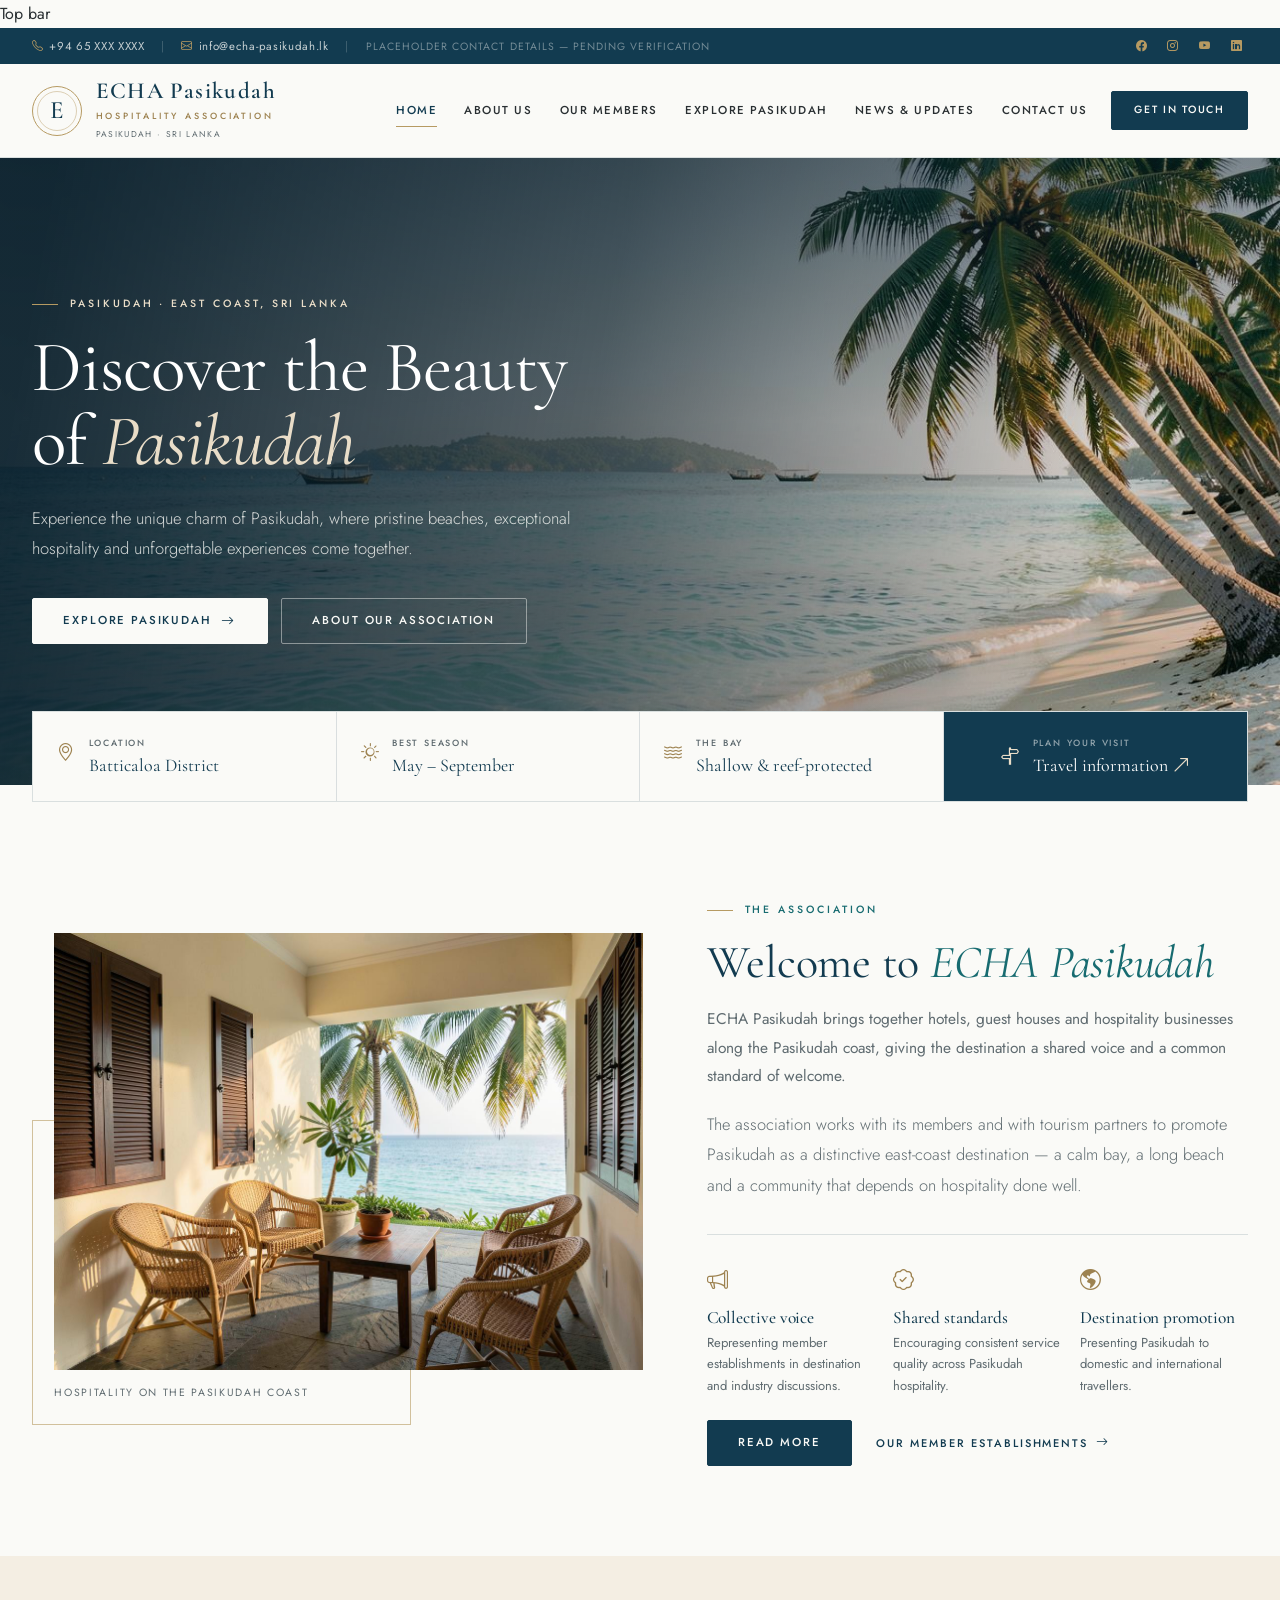
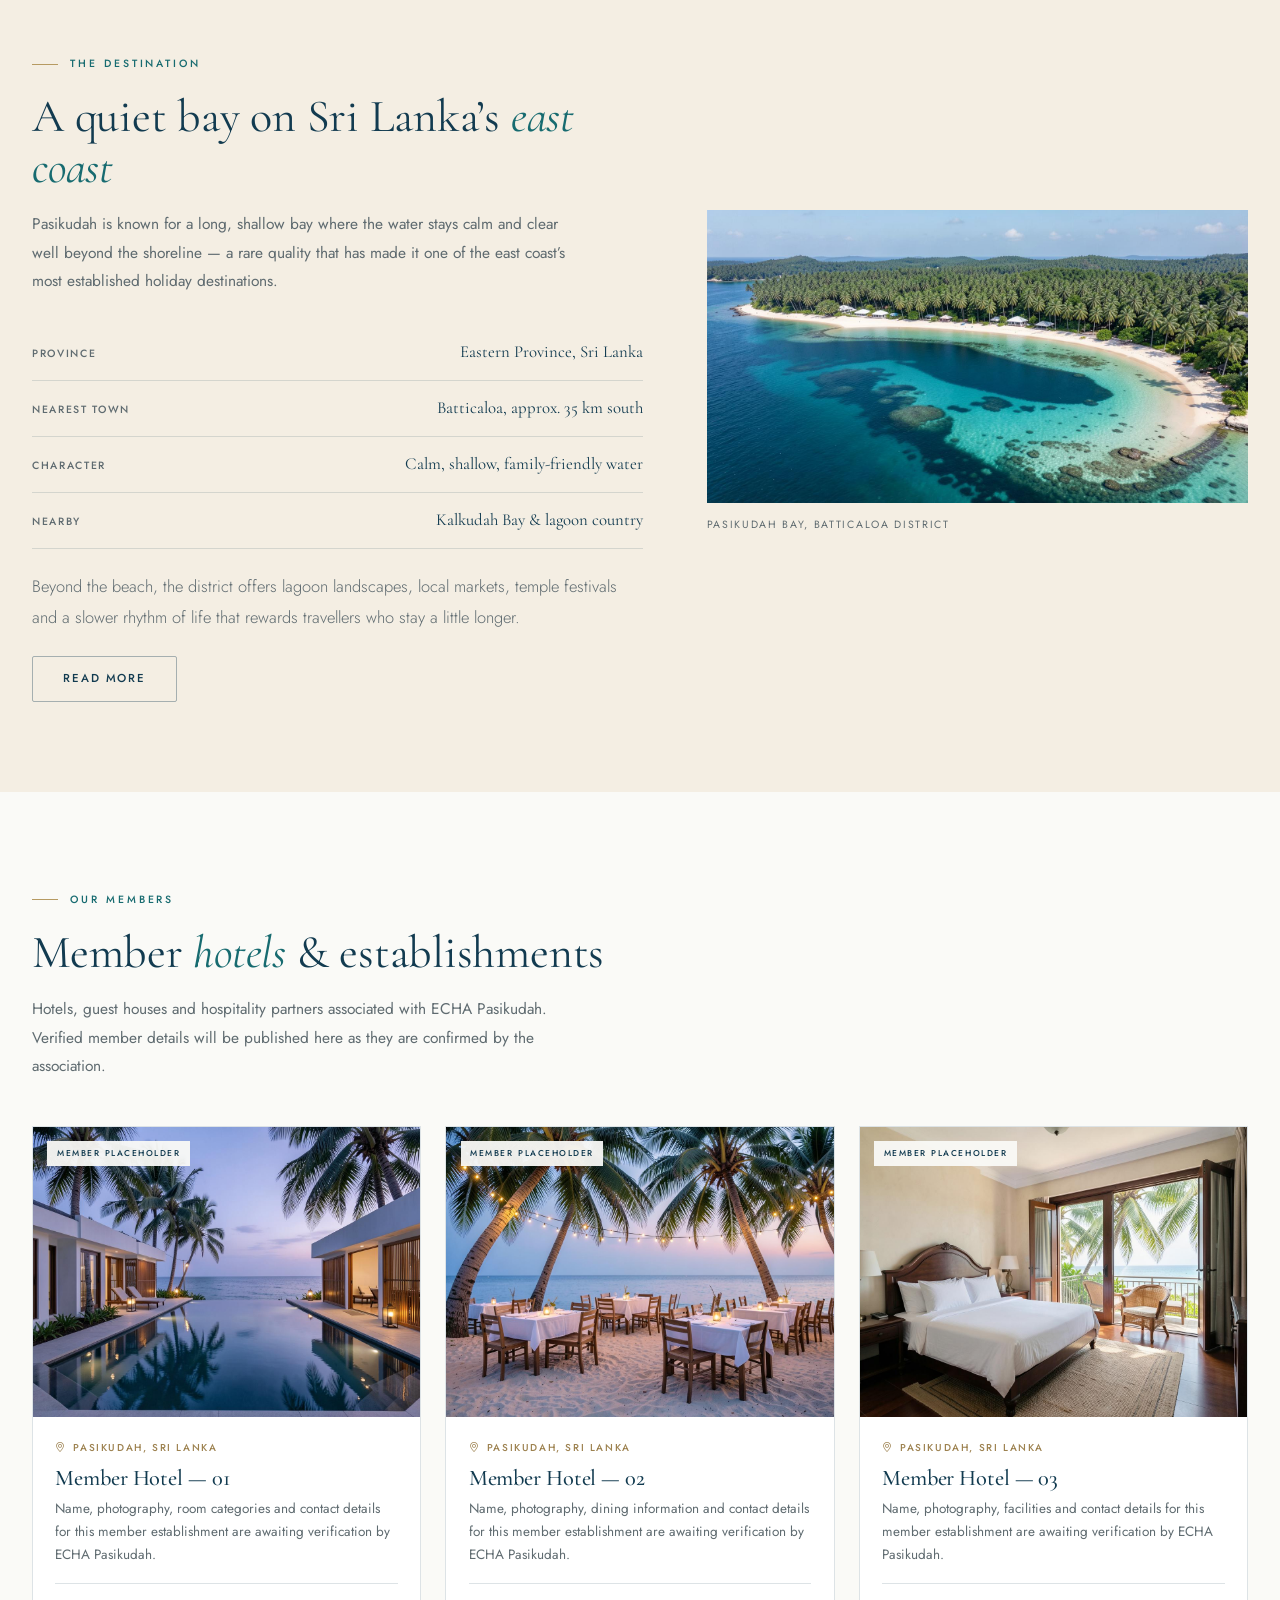
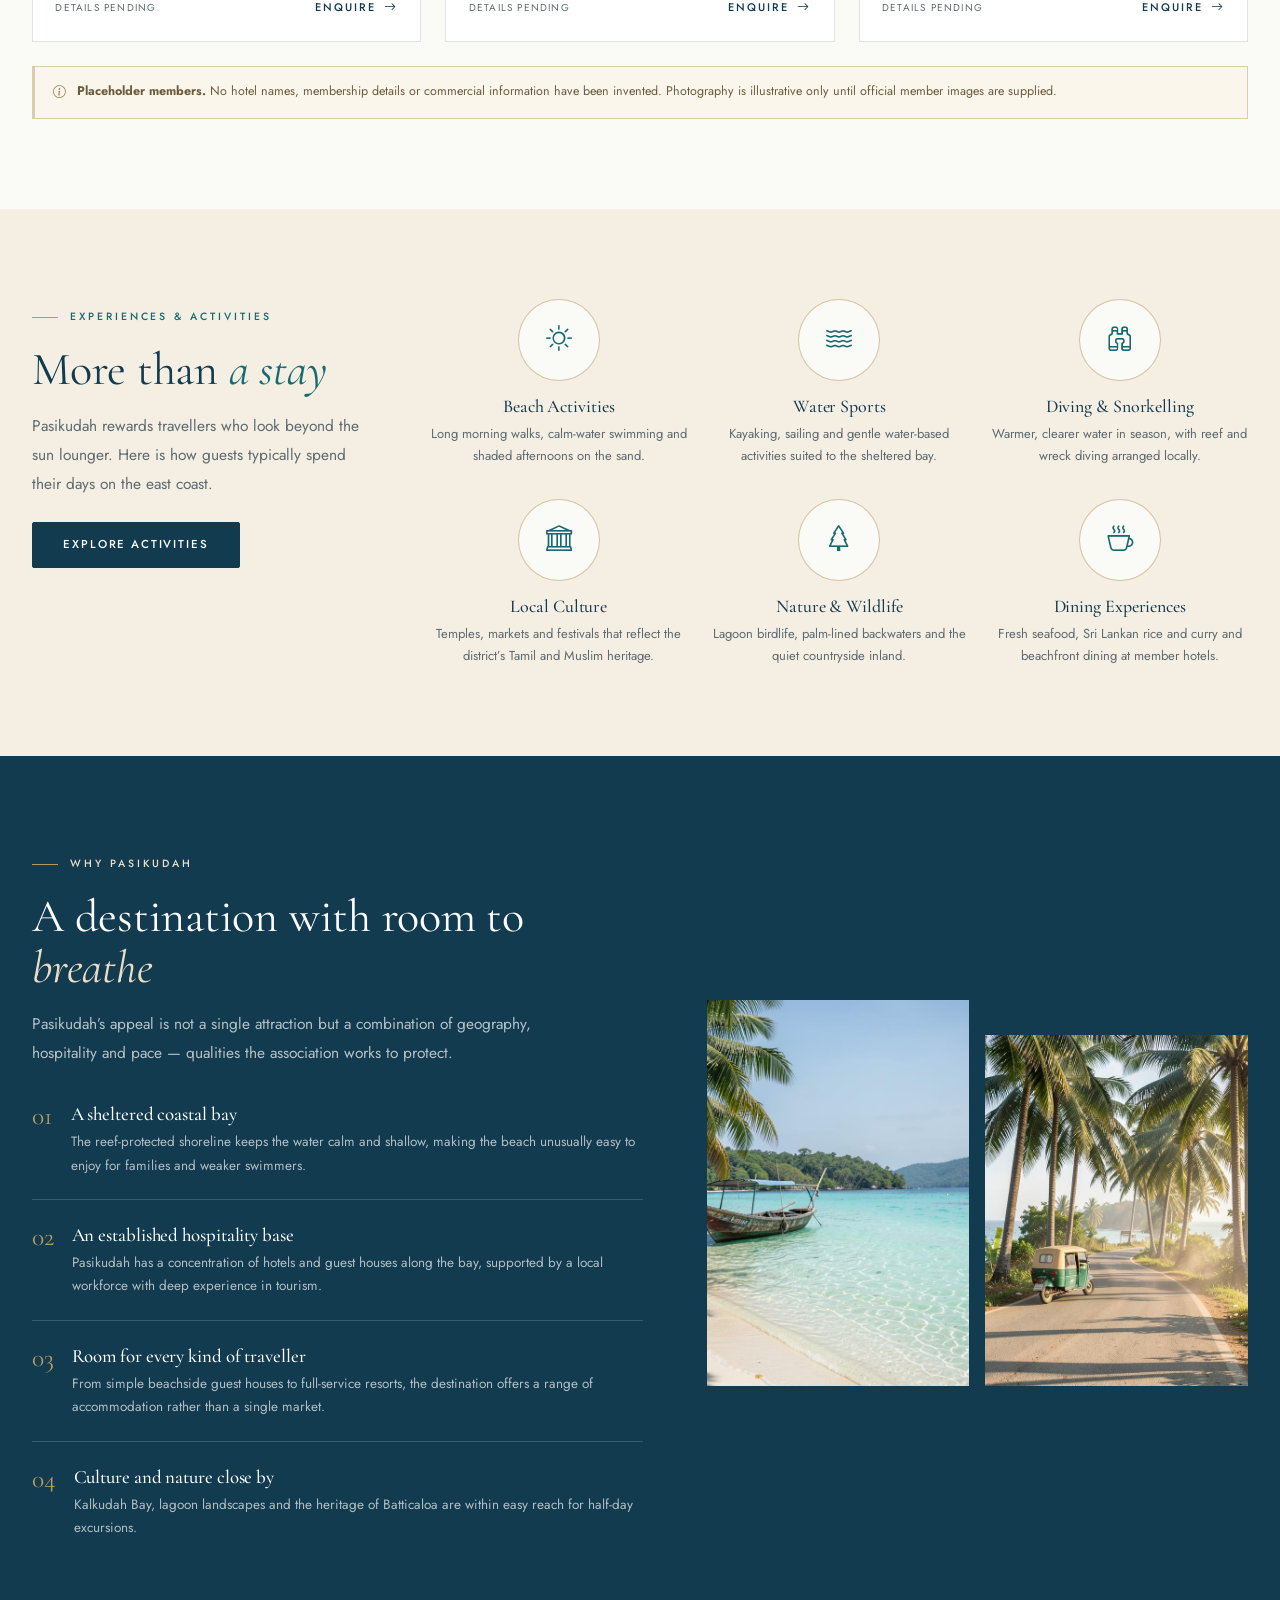
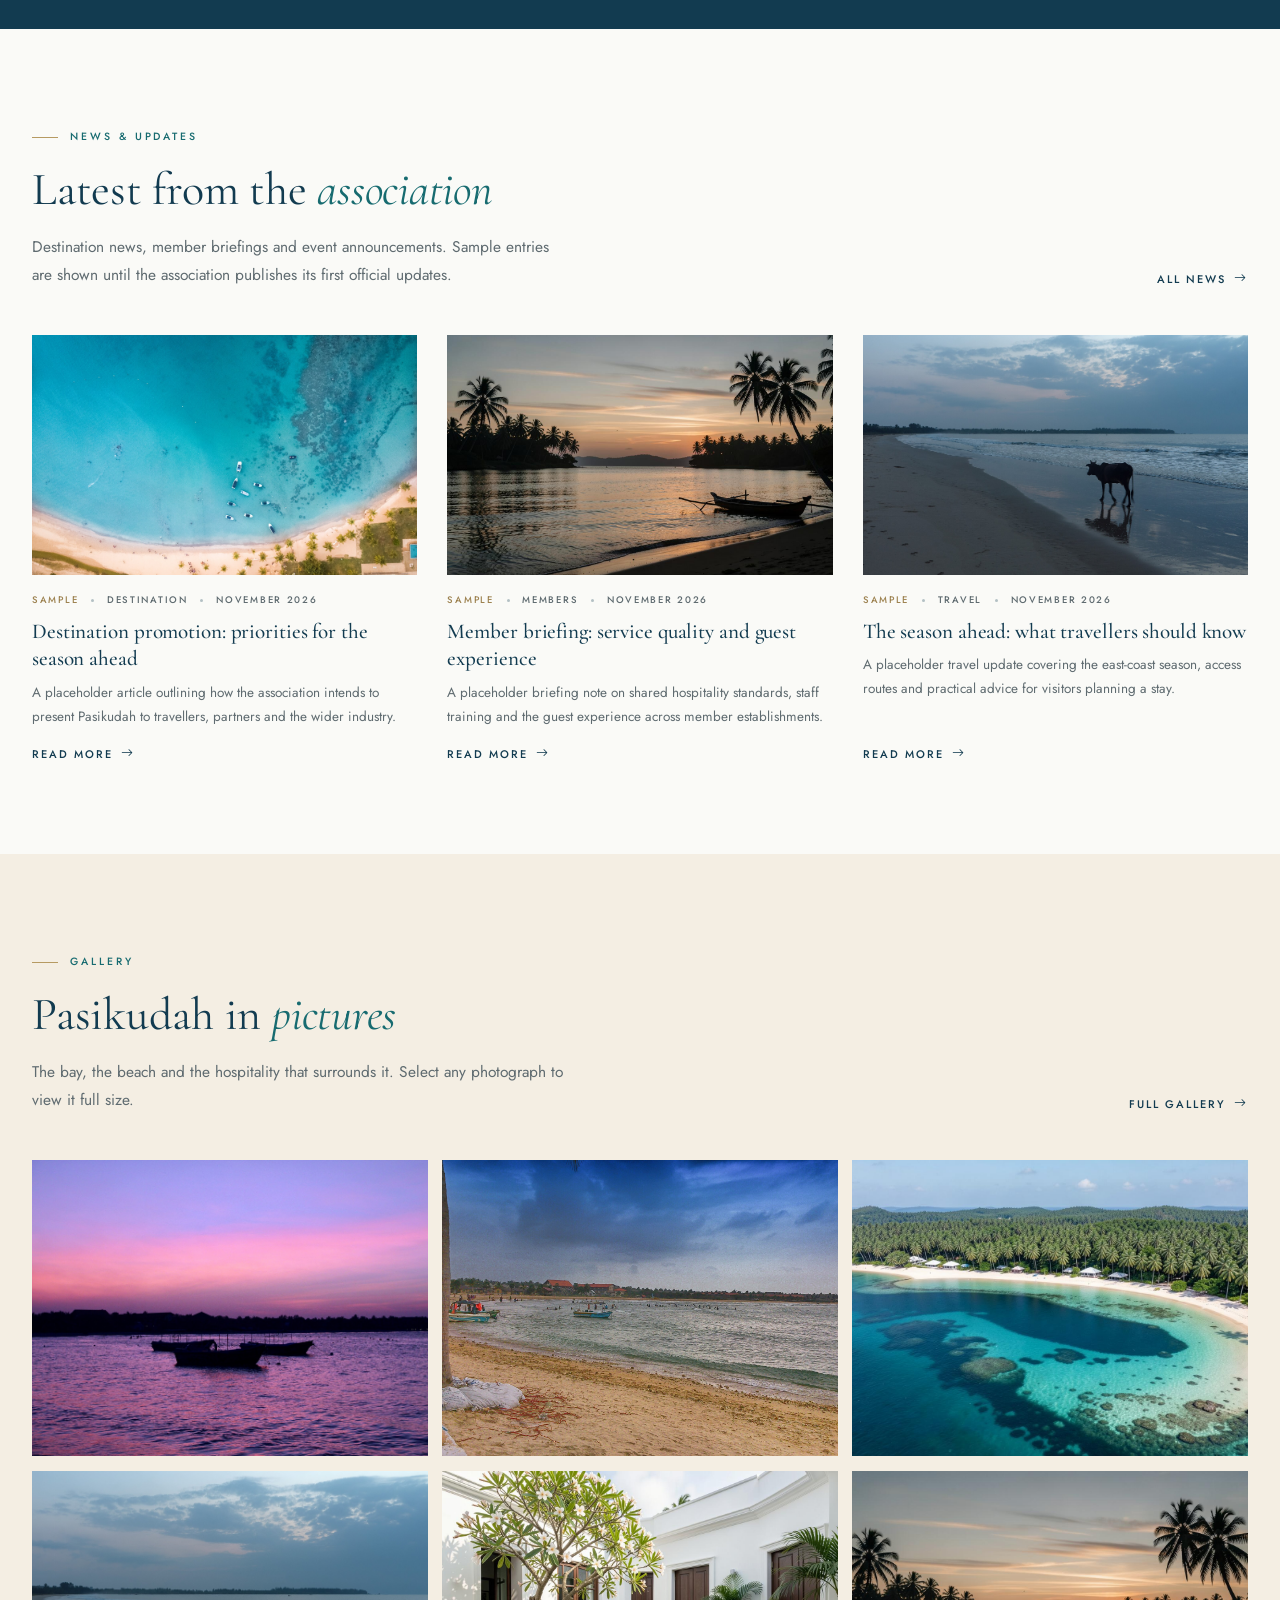
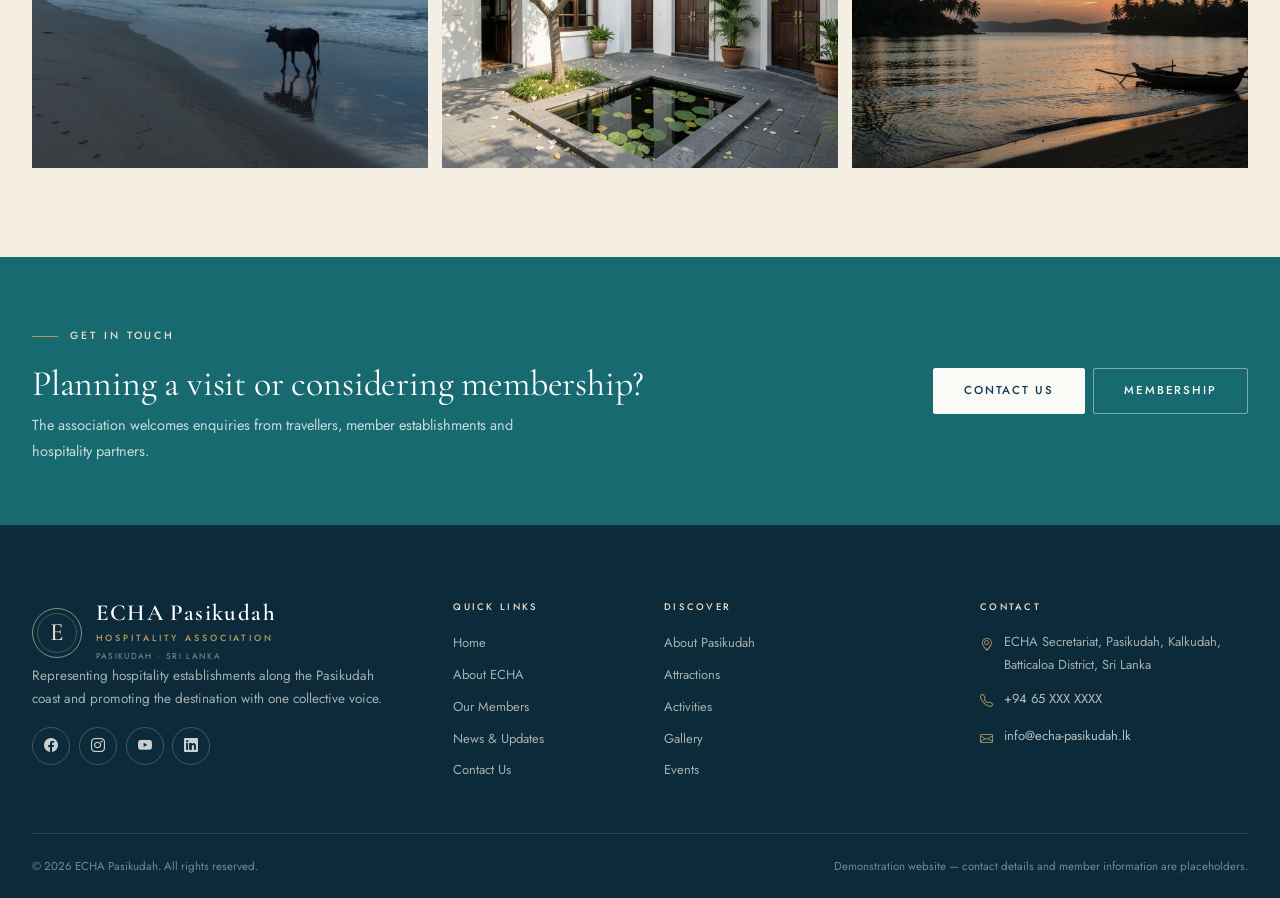
==== commit 771a86ff: "Update index.html" ====
--- a/index.html
+++ b/index.html
@@ -16,8 +16,8 @@
 <body id="top">
   <a class="skip-link" href="#main">Skip to content</a>
 
-  <!-- Top bar -->
-  <!-- <div class="topbar d-none d-lg-block">
+  Top bar
+  <div class="topbar d-none d-lg-block">
     <div class="container d-flex align-items-center justify-content-between">
       <div>
         <a href="tel:+9465XXXXXXX"><i class="bi bi-telephone" aria-hidden="true"></i>+94 65 XXX XXXX</a>
@@ -33,7 +33,7 @@
         <a href="#" aria-label="ECHA Pasikudah on LinkedIn (link pending)"><i class="bi bi-linkedin" aria-hidden="true"></i></a>
       </div>
     </div>
-  </div> -->
+  </div>
 
   <!-- Header -->
   <header class="site-header">
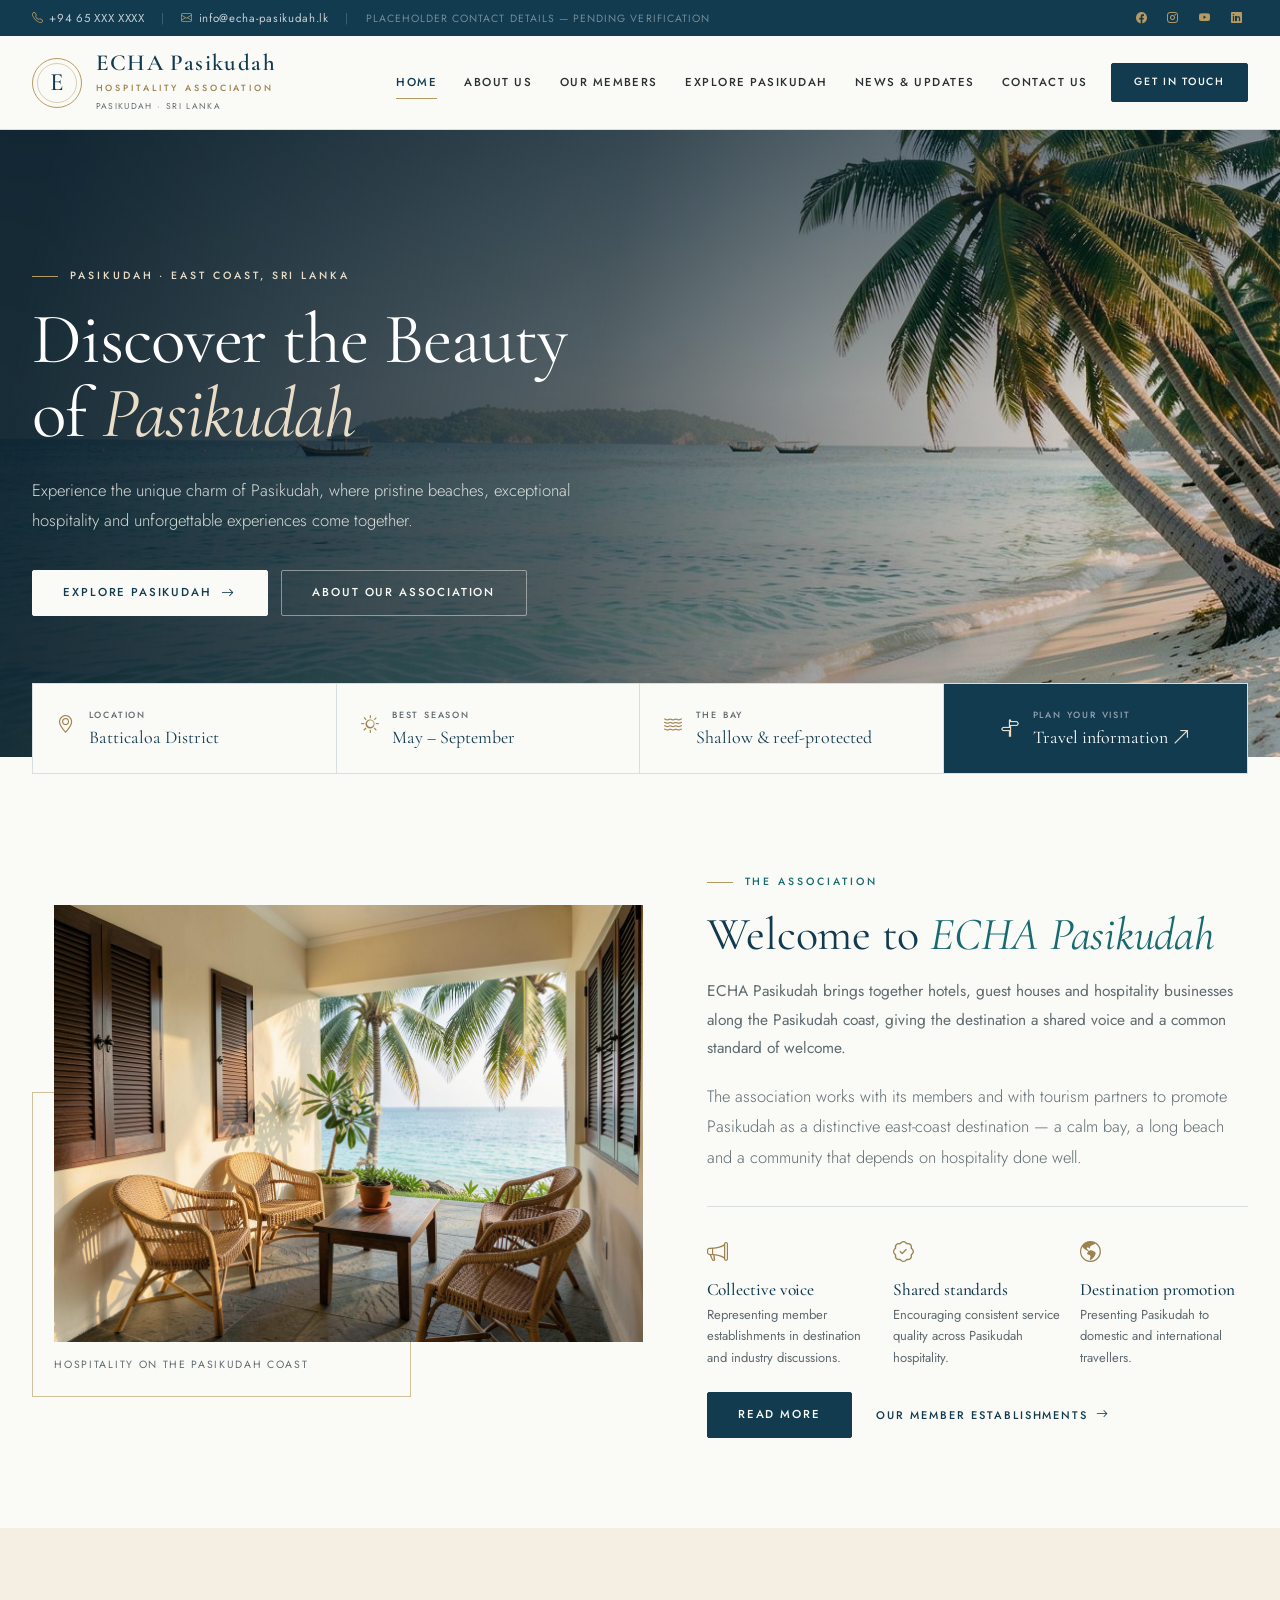
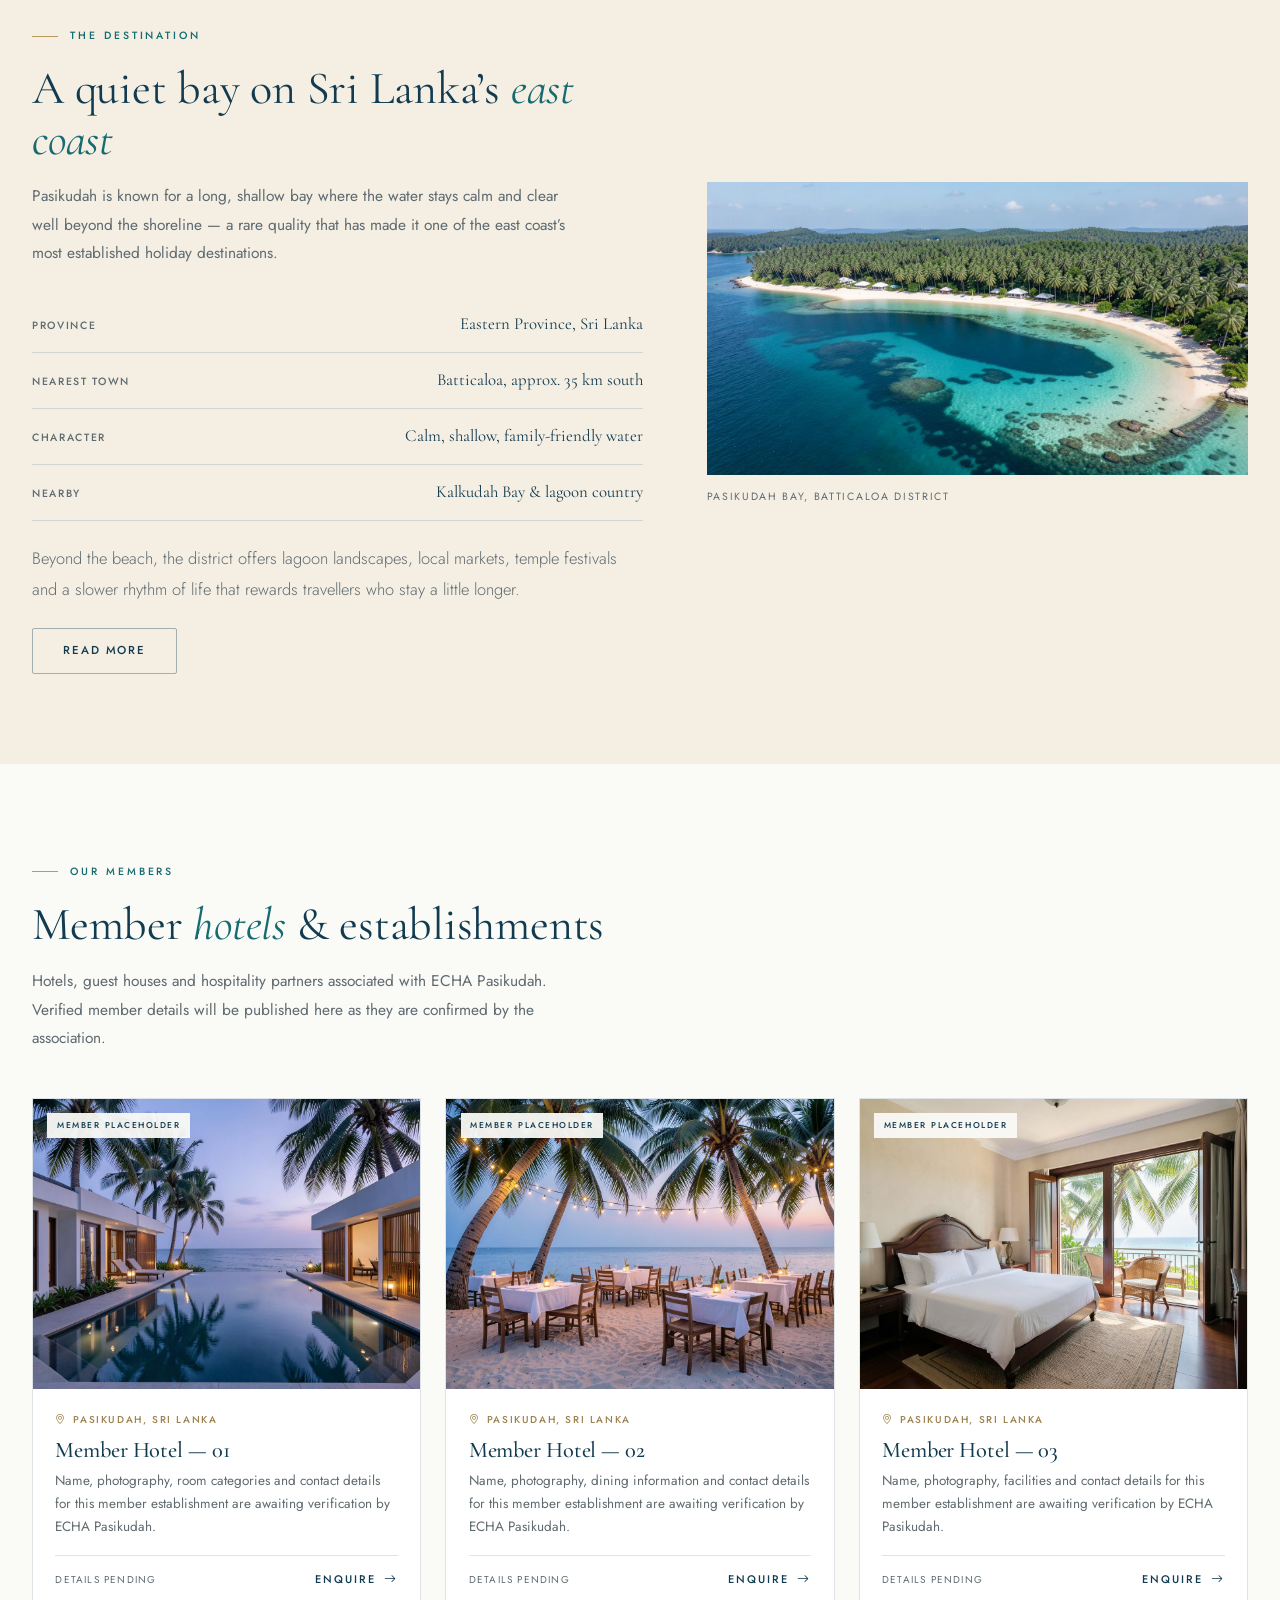
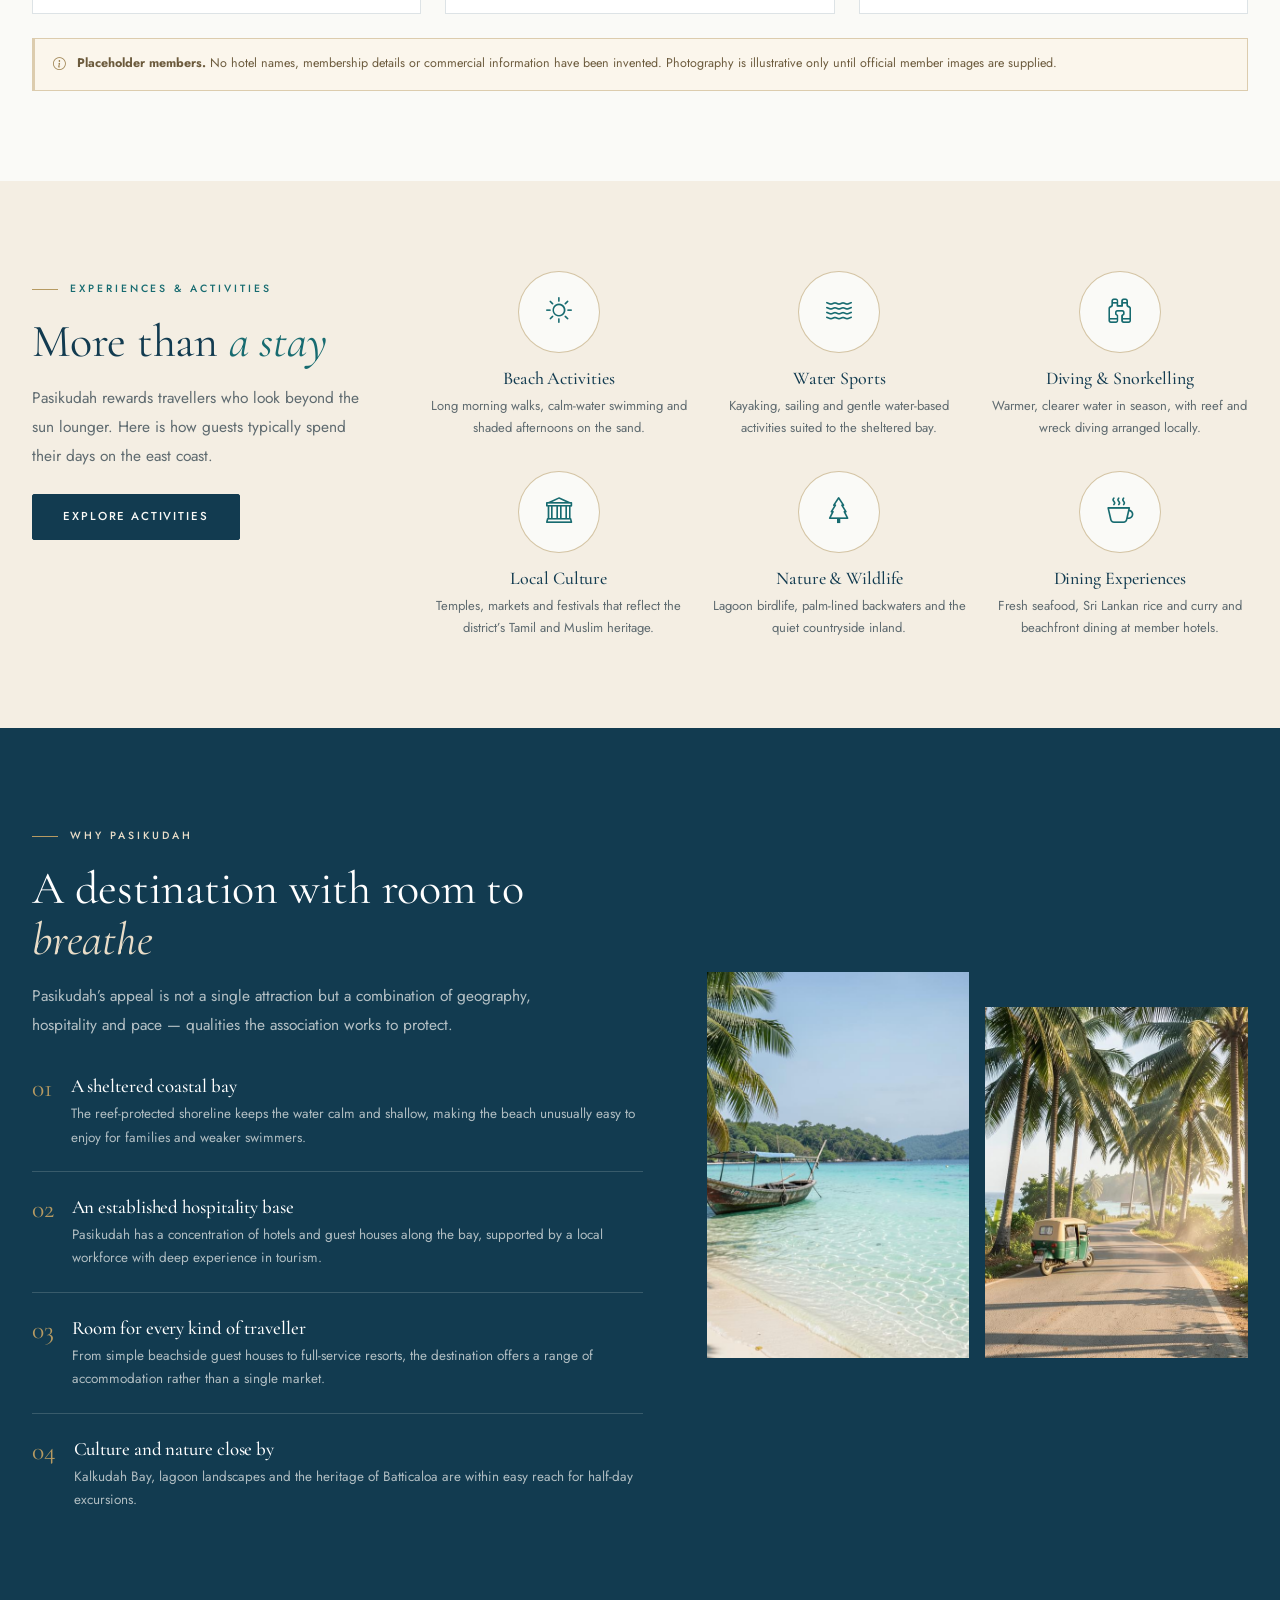
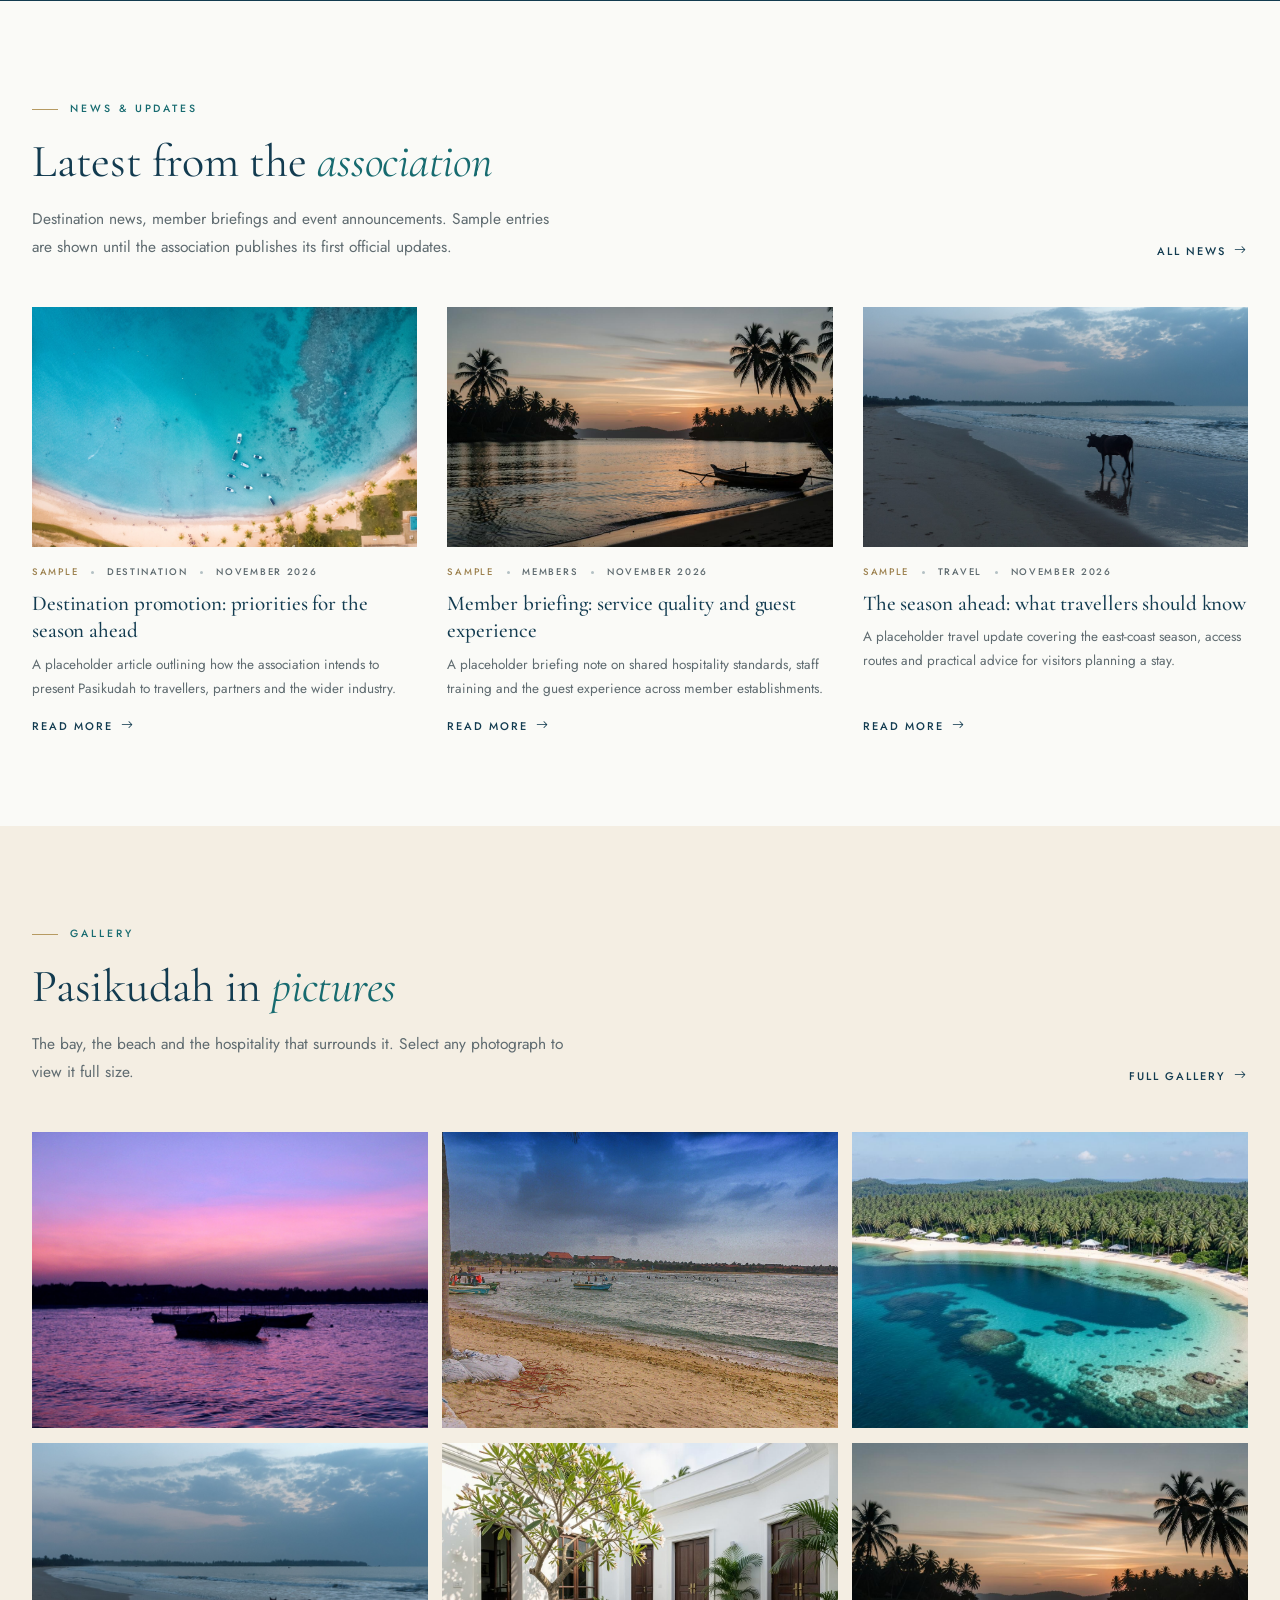
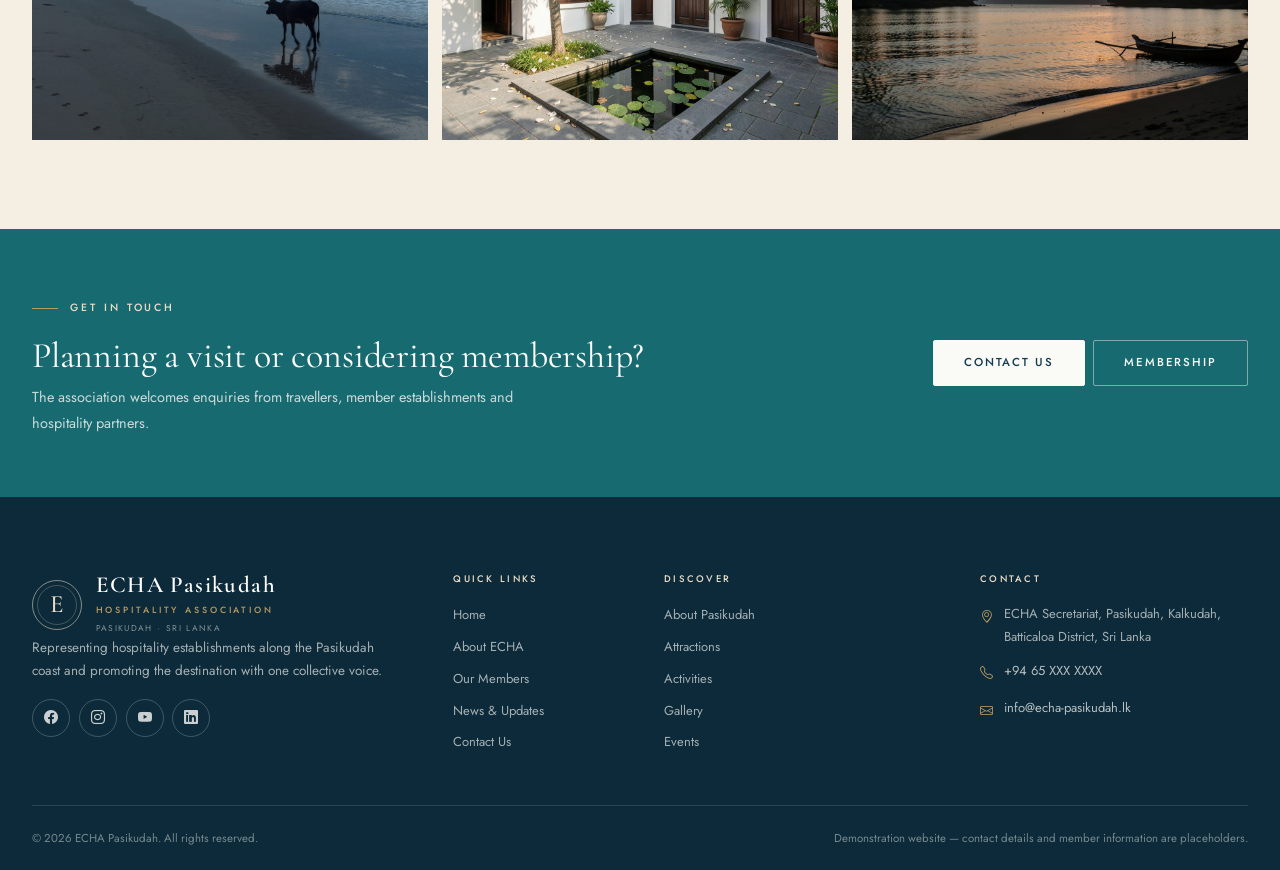
==== commit 2aaaecbe: "Update index.html" ====
--- a/index.html
+++ b/index.html
@@ -16,7 +16,6 @@
 <body id="top">
   <a class="skip-link" href="#main">Skip to content</a>
 
-  Top bar
   <div class="topbar d-none d-lg-block">
     <div class="container d-flex align-items-center justify-content-between">
       <div>
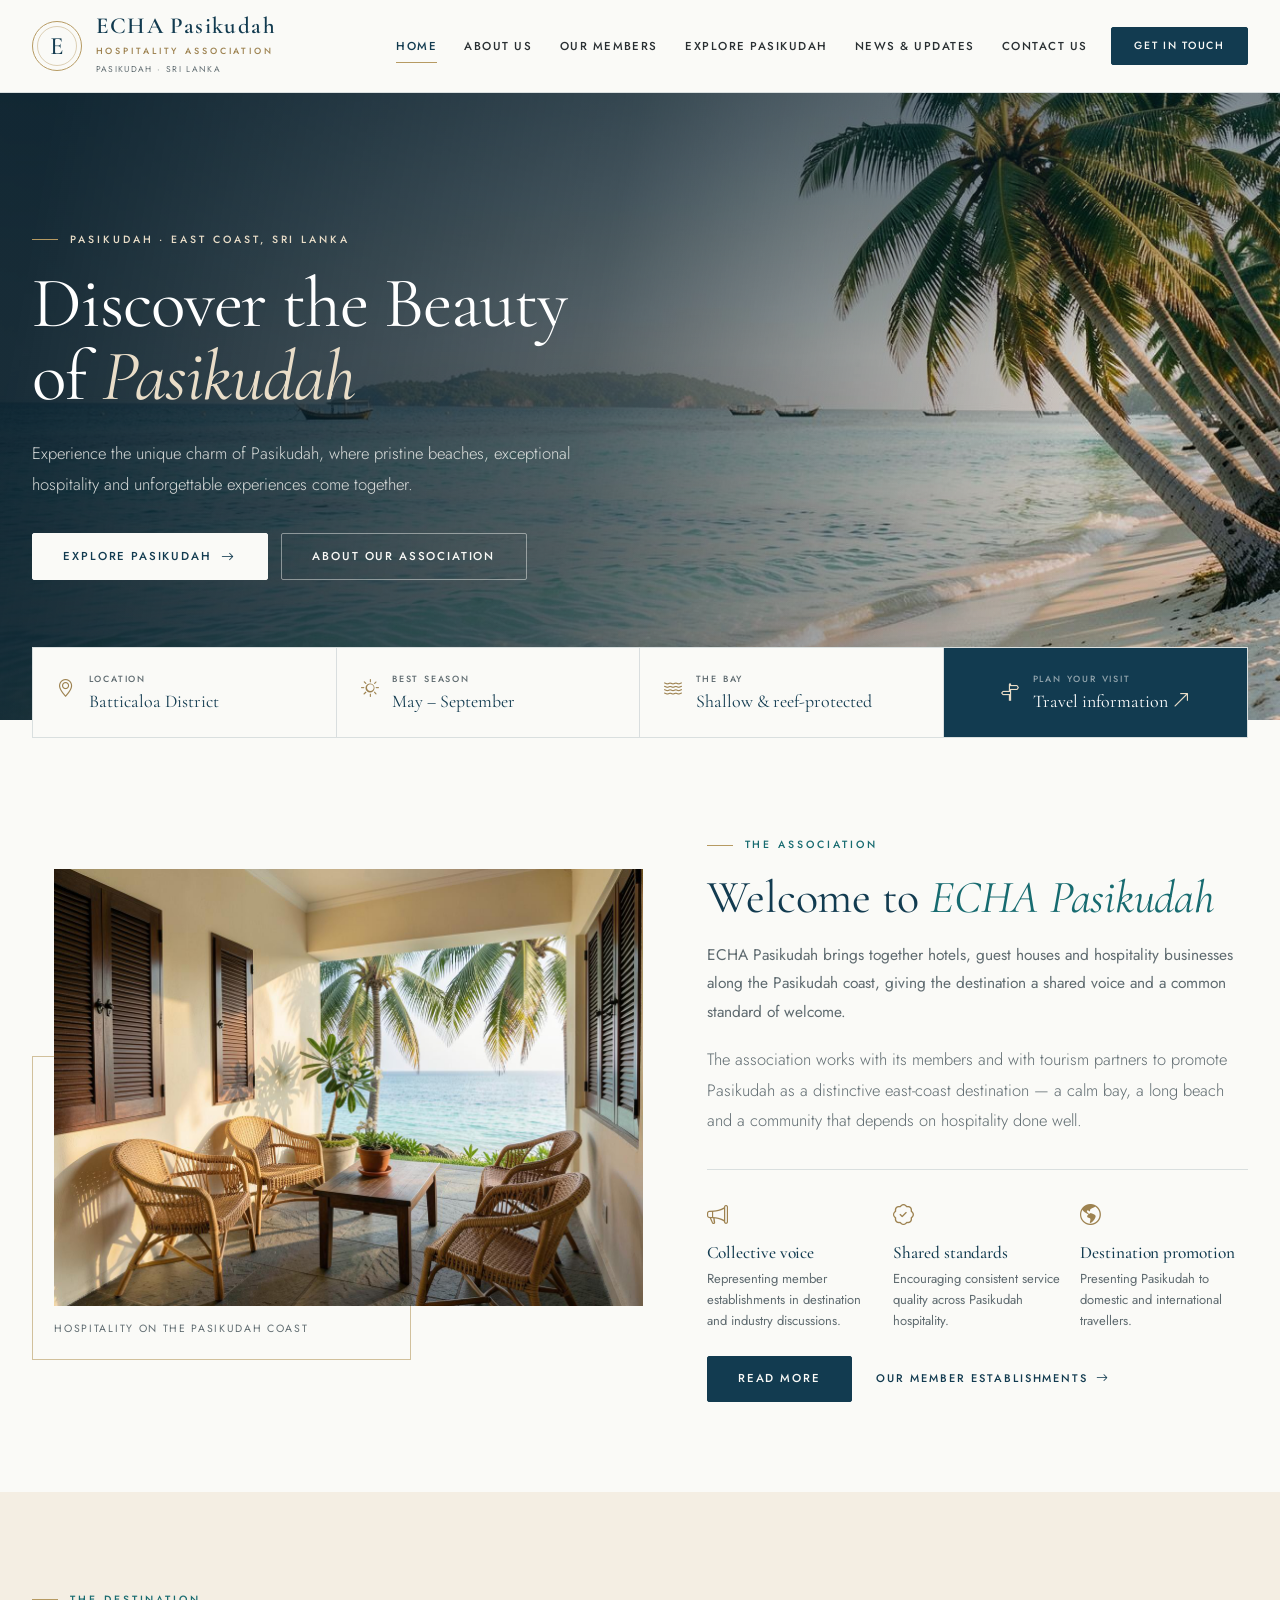
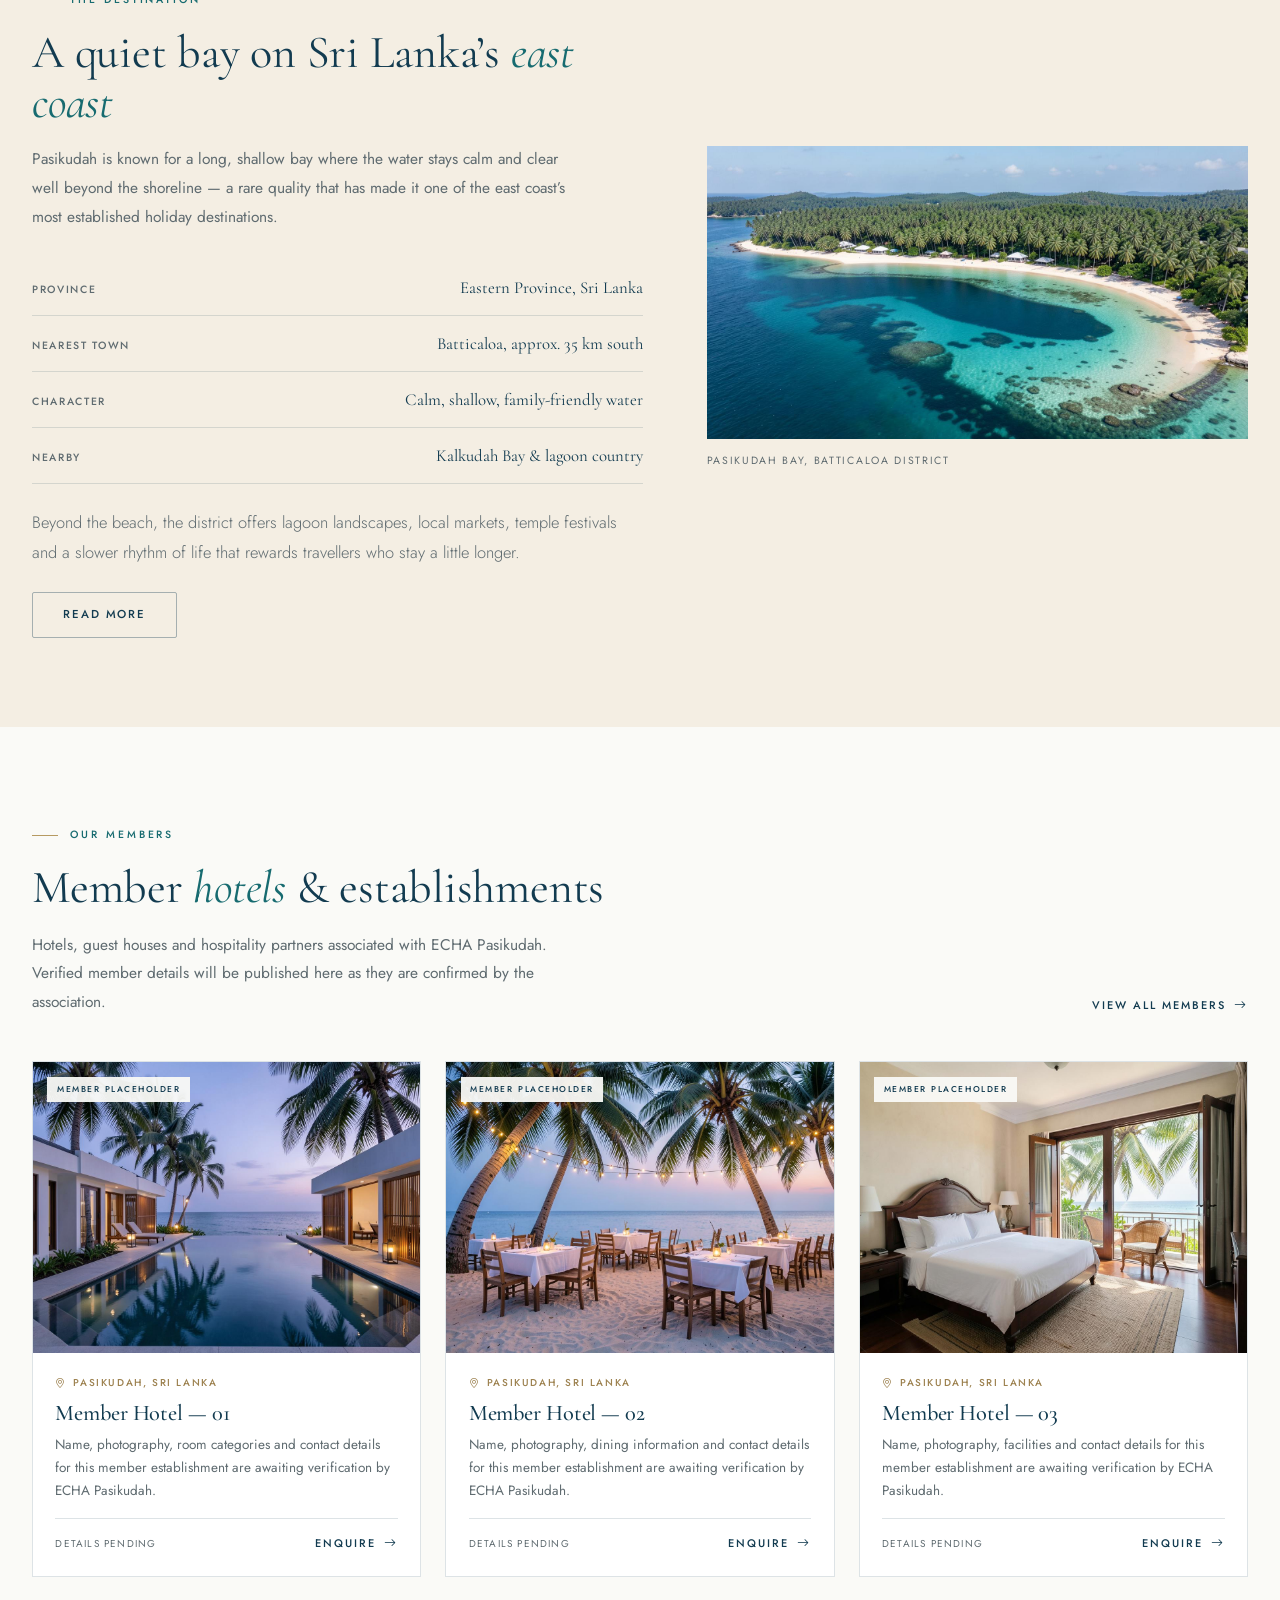
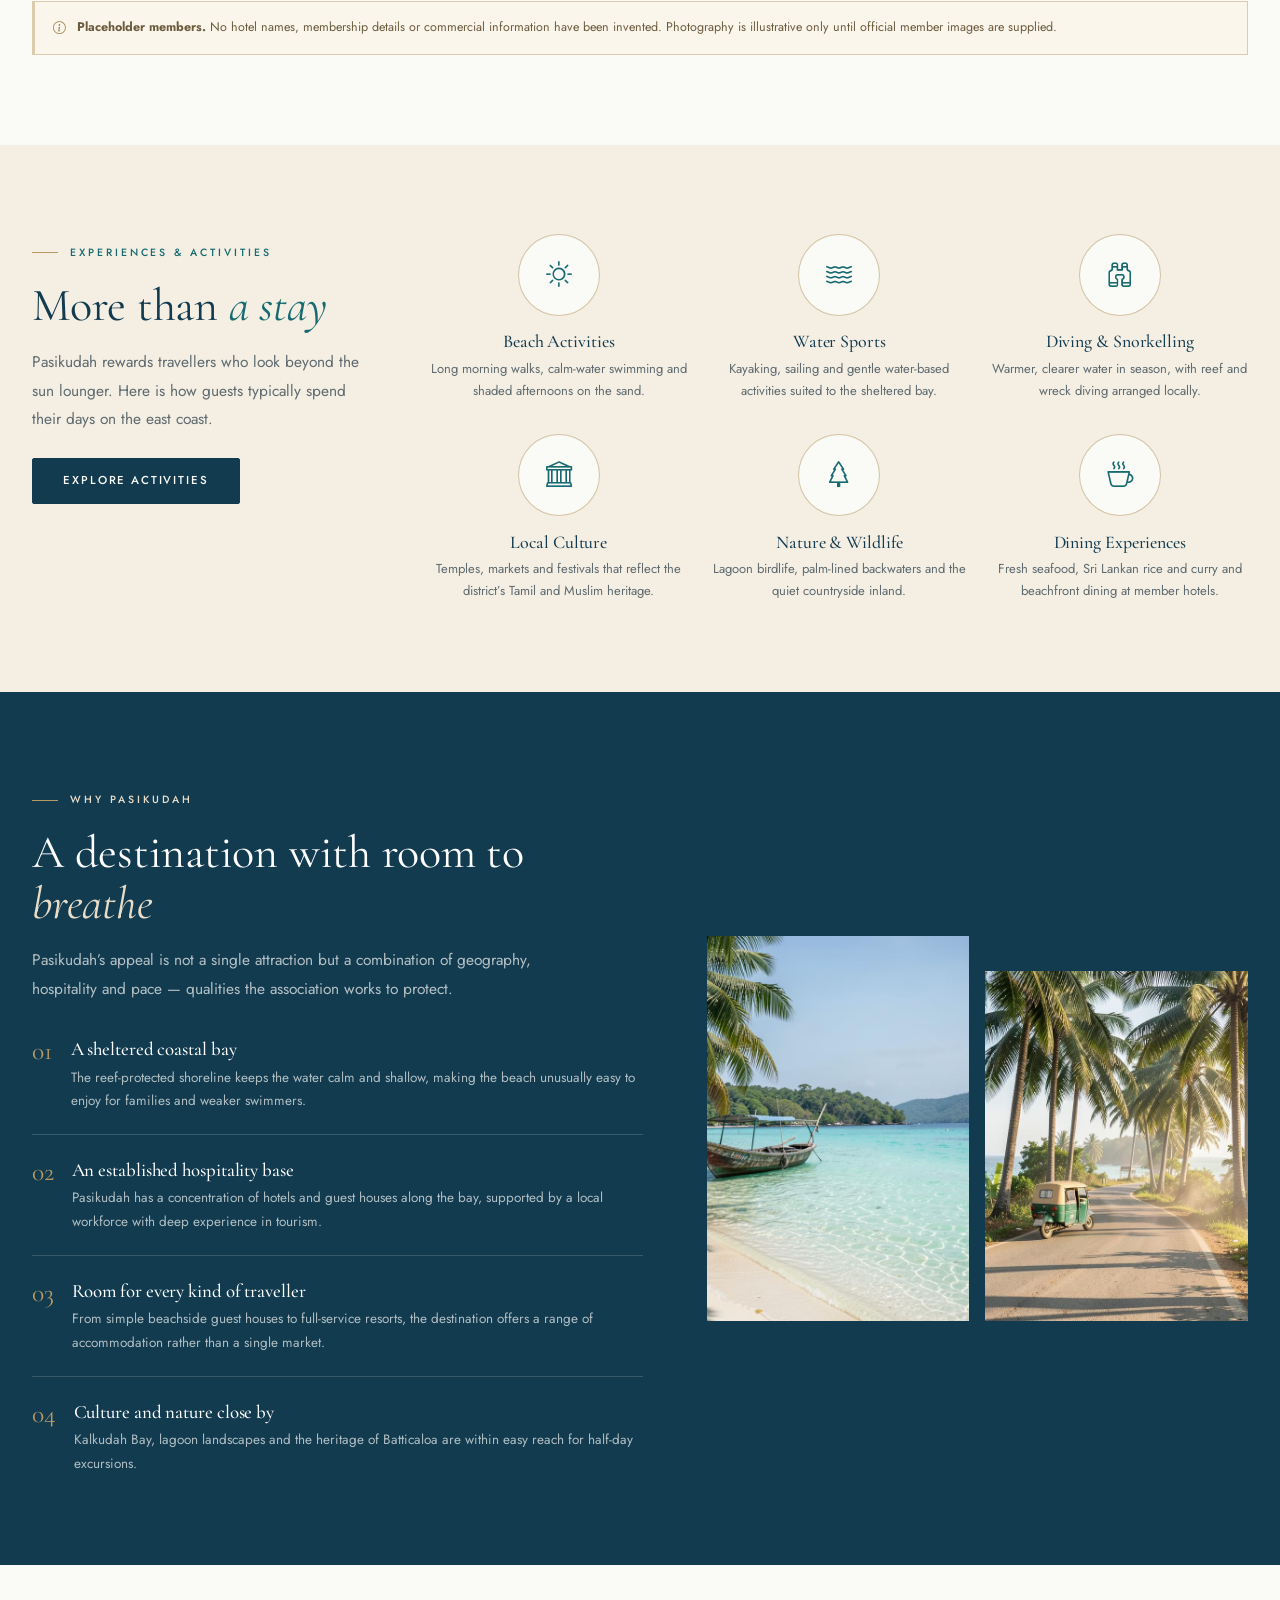
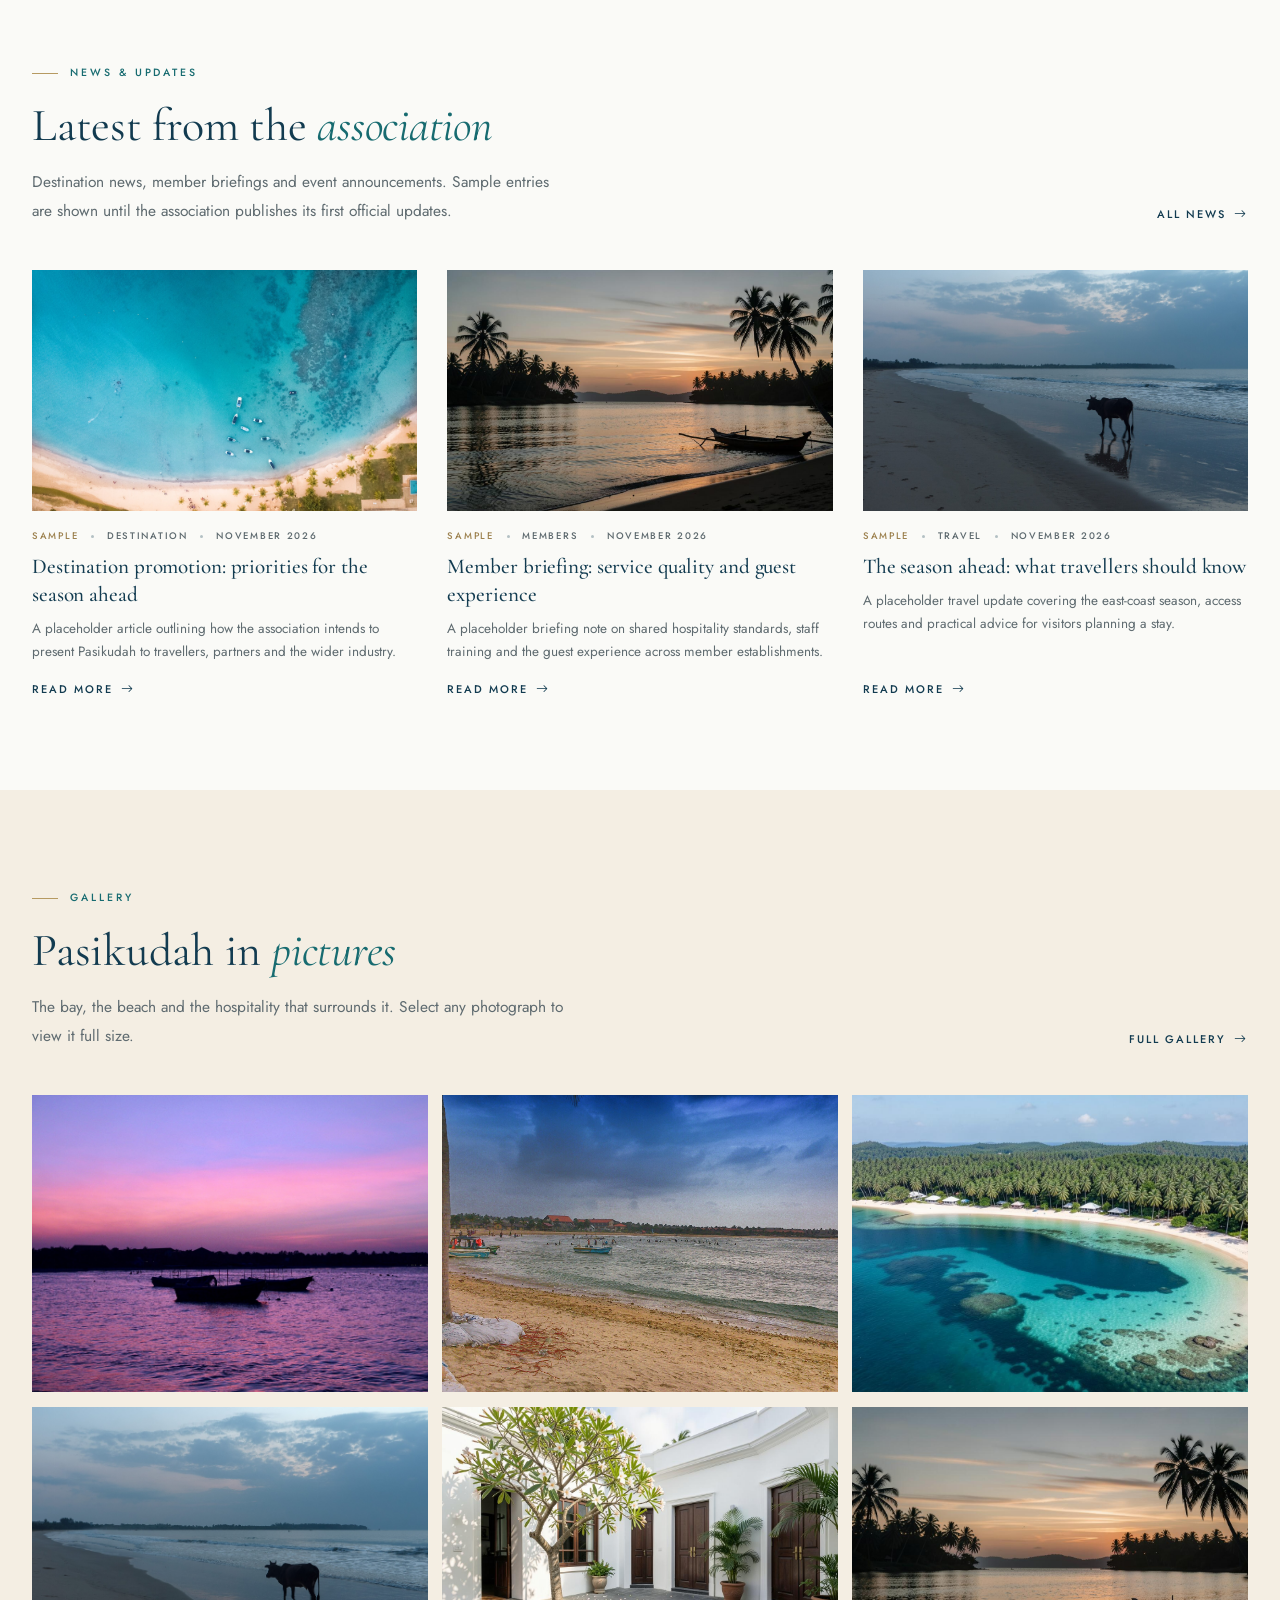
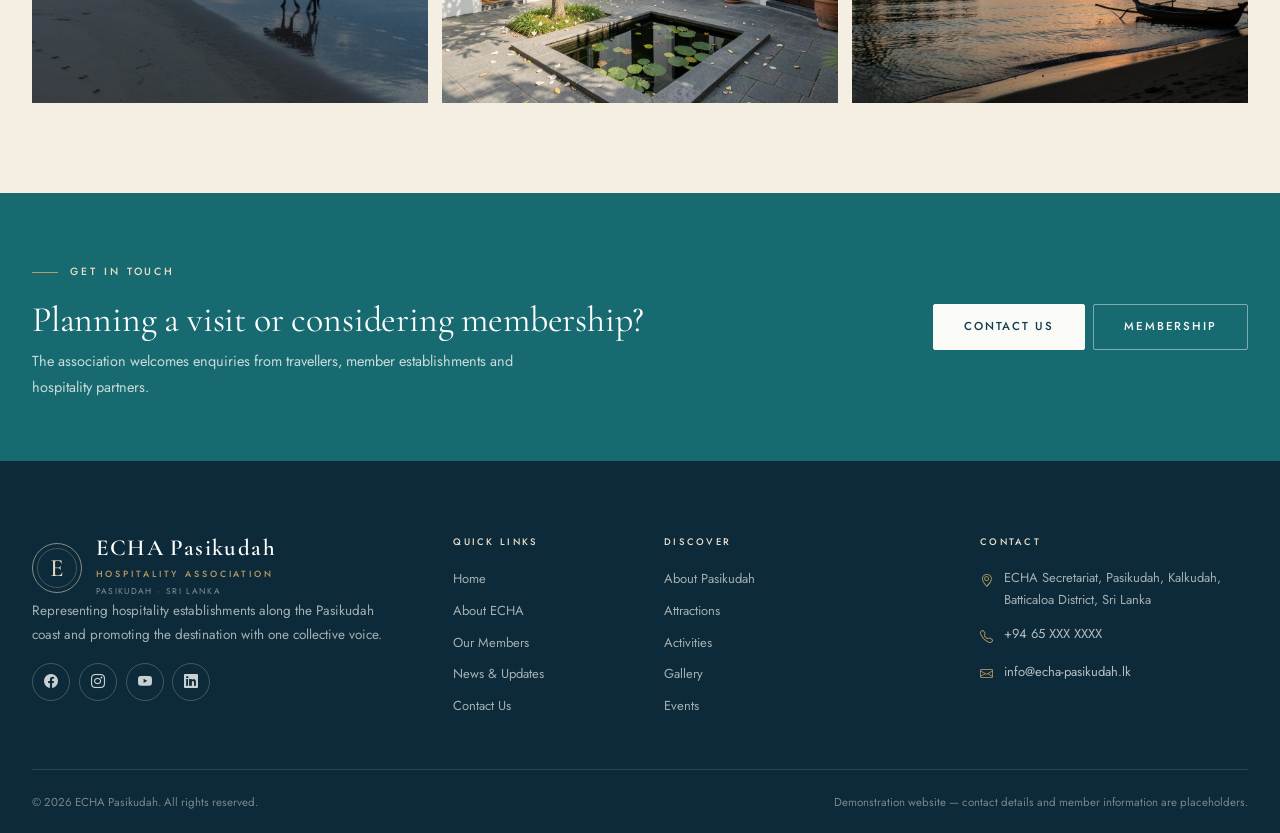
==== commit 68a1f4f6: "Update index.html" ====
--- a/index.html
+++ b/index.html
@@ -16,7 +16,7 @@
 <body id="top">
   <a class="skip-link" href="#main">Skip to content</a>
 
-  <div class="topbar d-none d-lg-block">
+  <!-- <div class="topbar d-none d-lg-block">
     <div class="container d-flex align-items-center justify-content-between">
       <div>
         <a href="tel:+9465XXXXXXX"><i class="bi bi-telephone" aria-hidden="true"></i>+94 65 XXX XXXX</a>
@@ -32,7 +32,7 @@
         <a href="#" aria-label="ECHA Pasikudah on LinkedIn (link pending)"><i class="bi bi-linkedin" aria-hidden="true"></i></a>
       </div>
     </div>
-  </div>
+  </div> -->
 
   <!-- Header -->
   <header class="site-header">
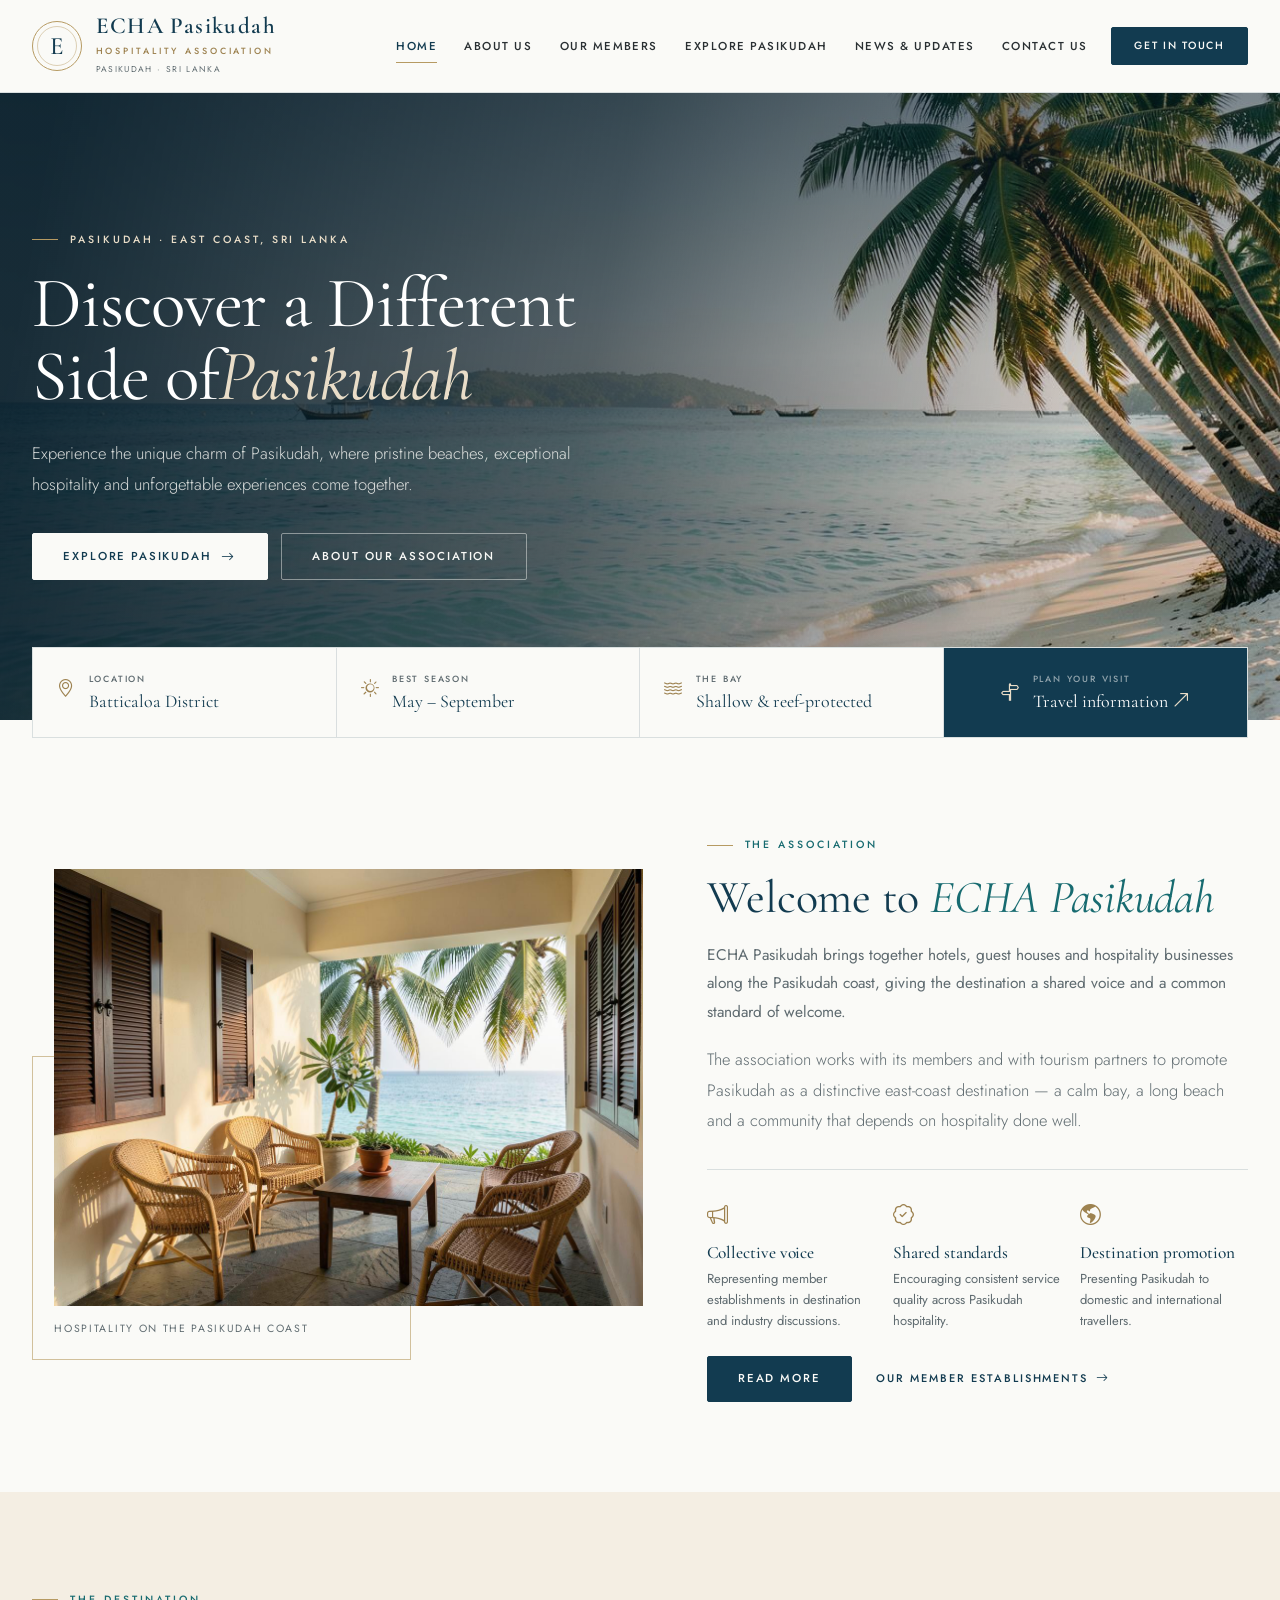
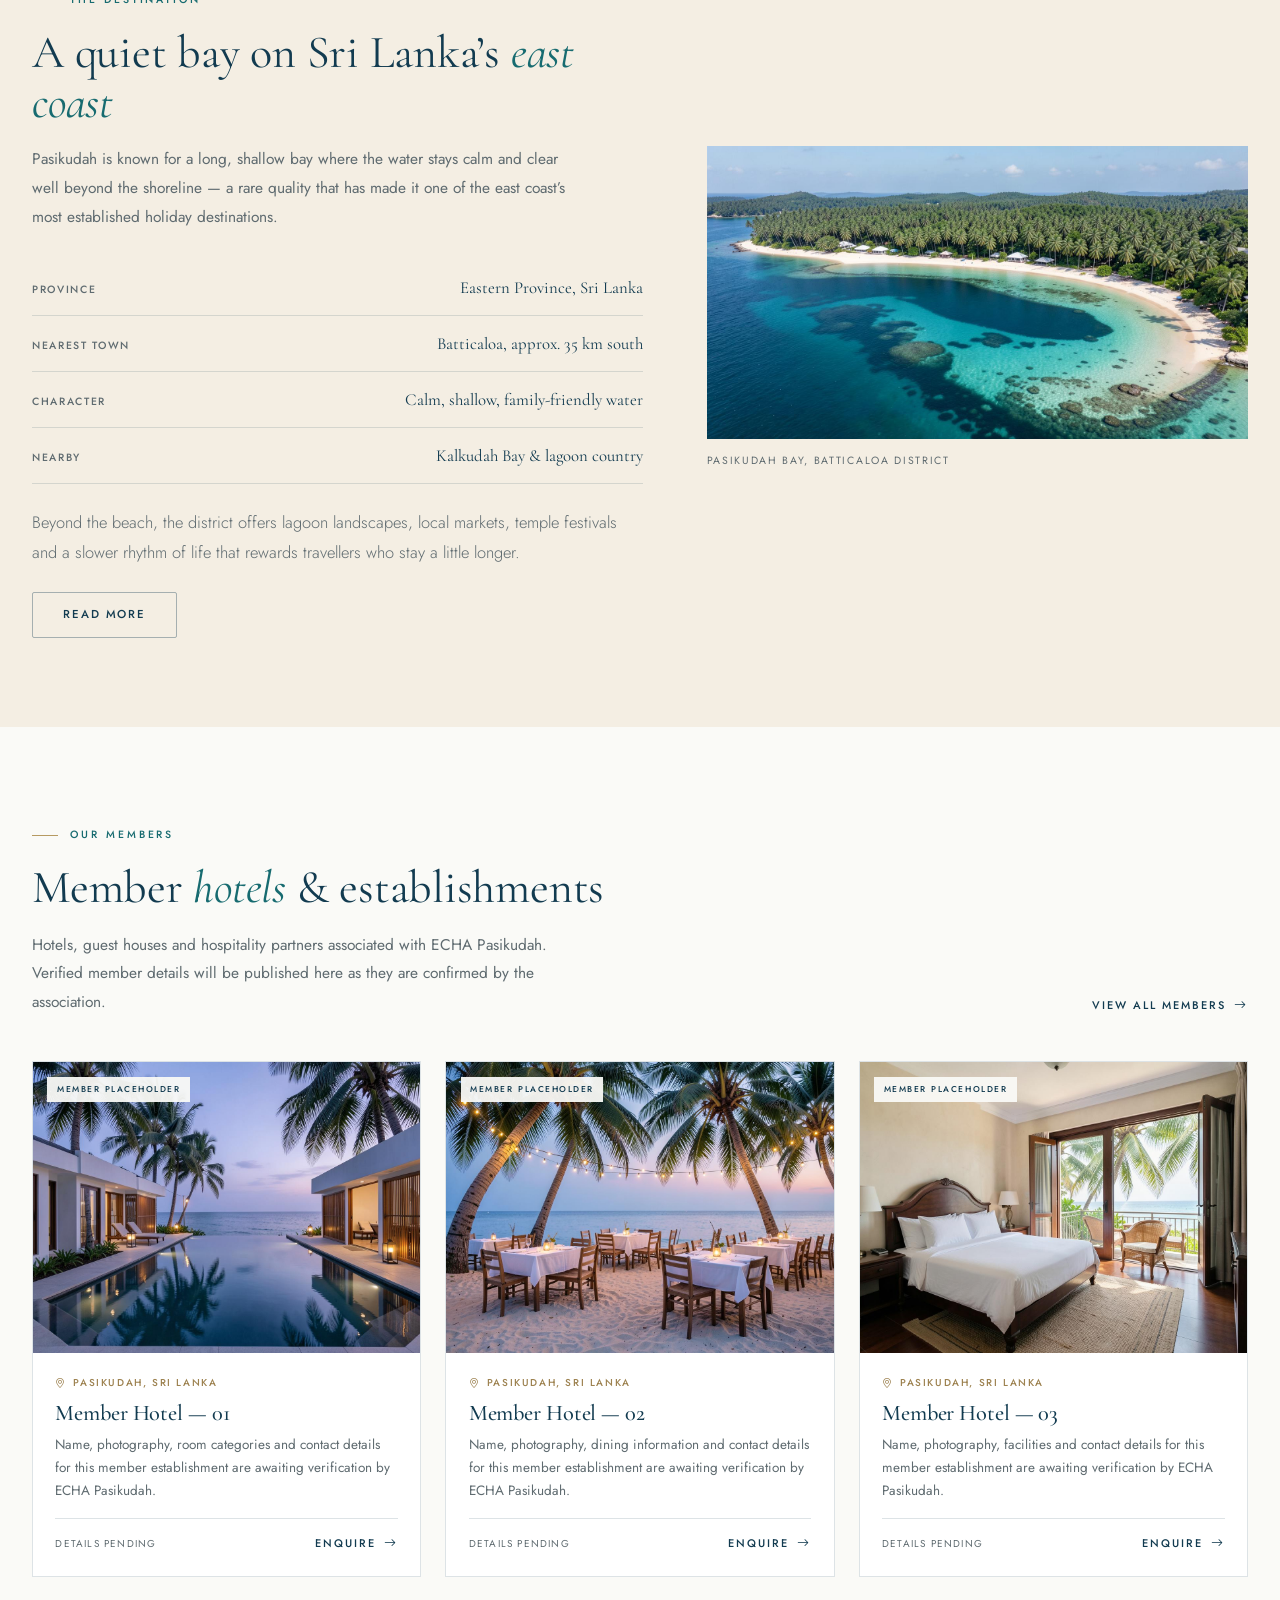
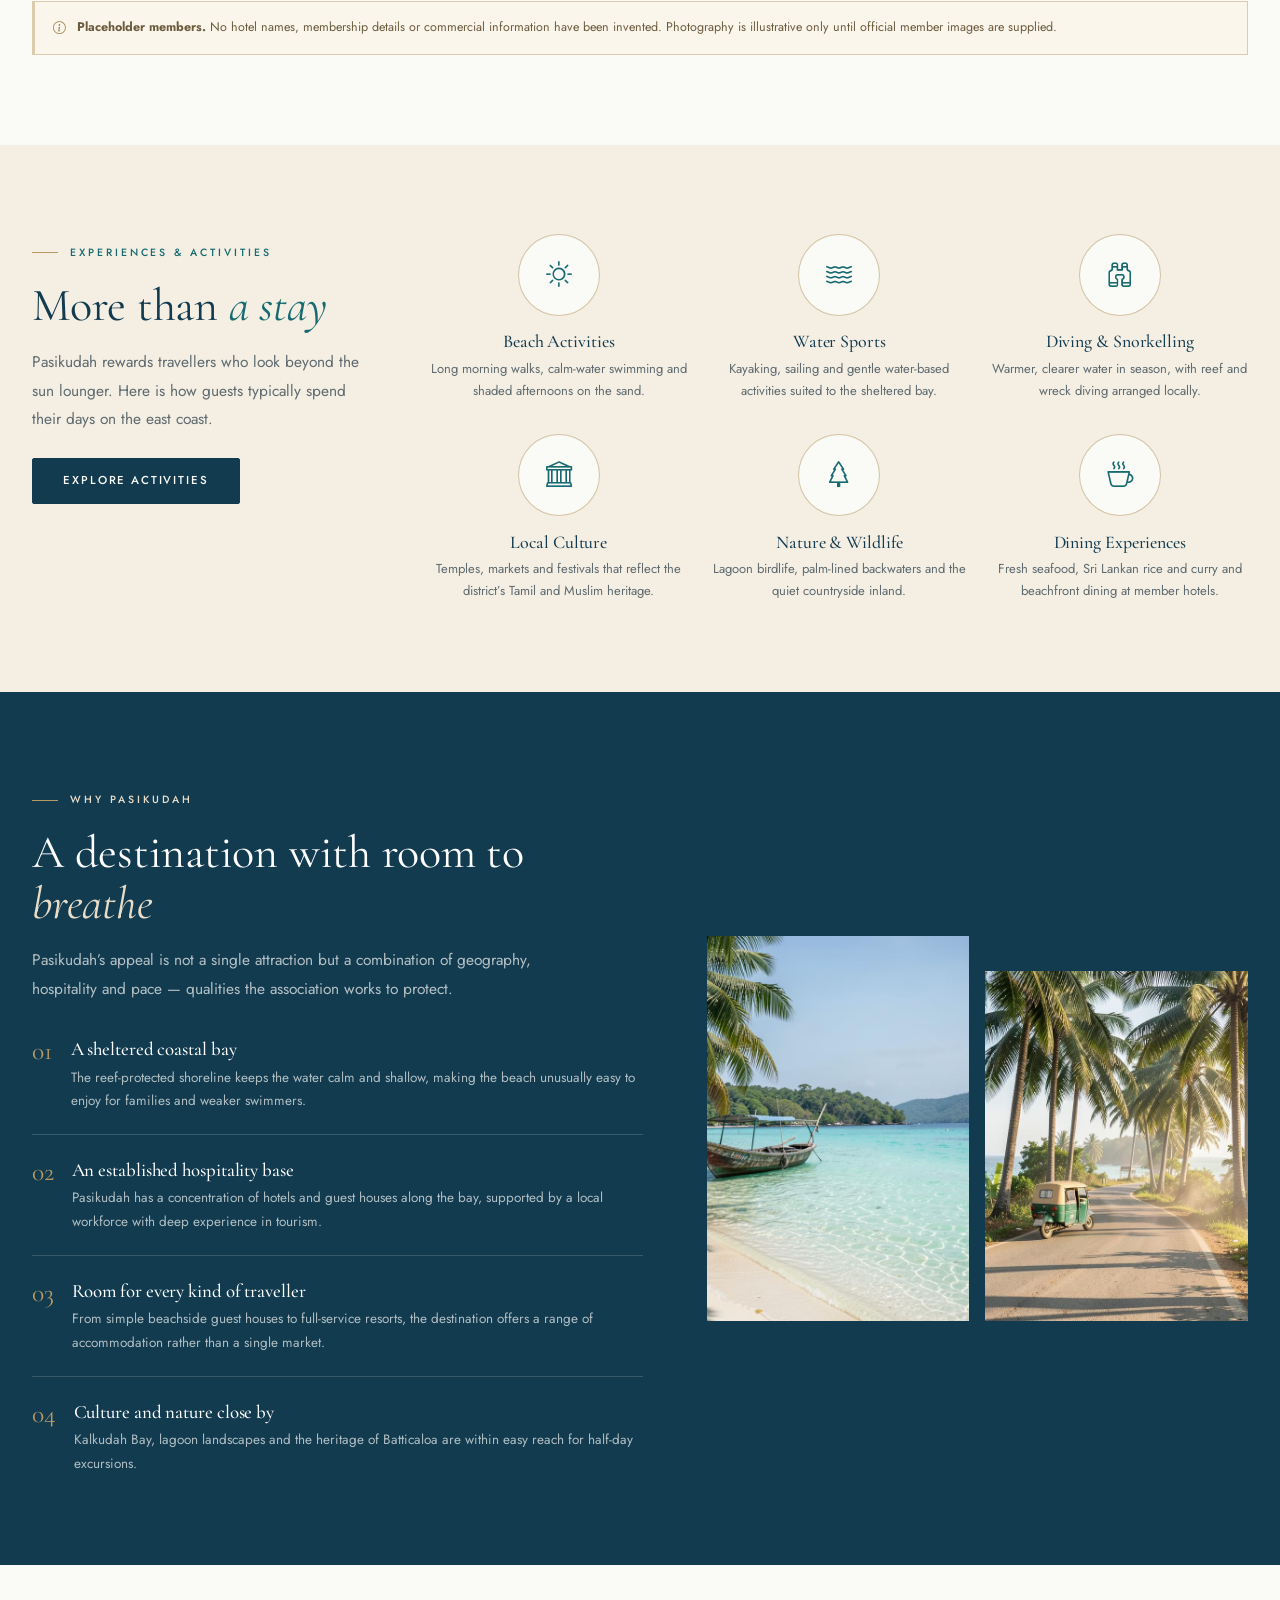
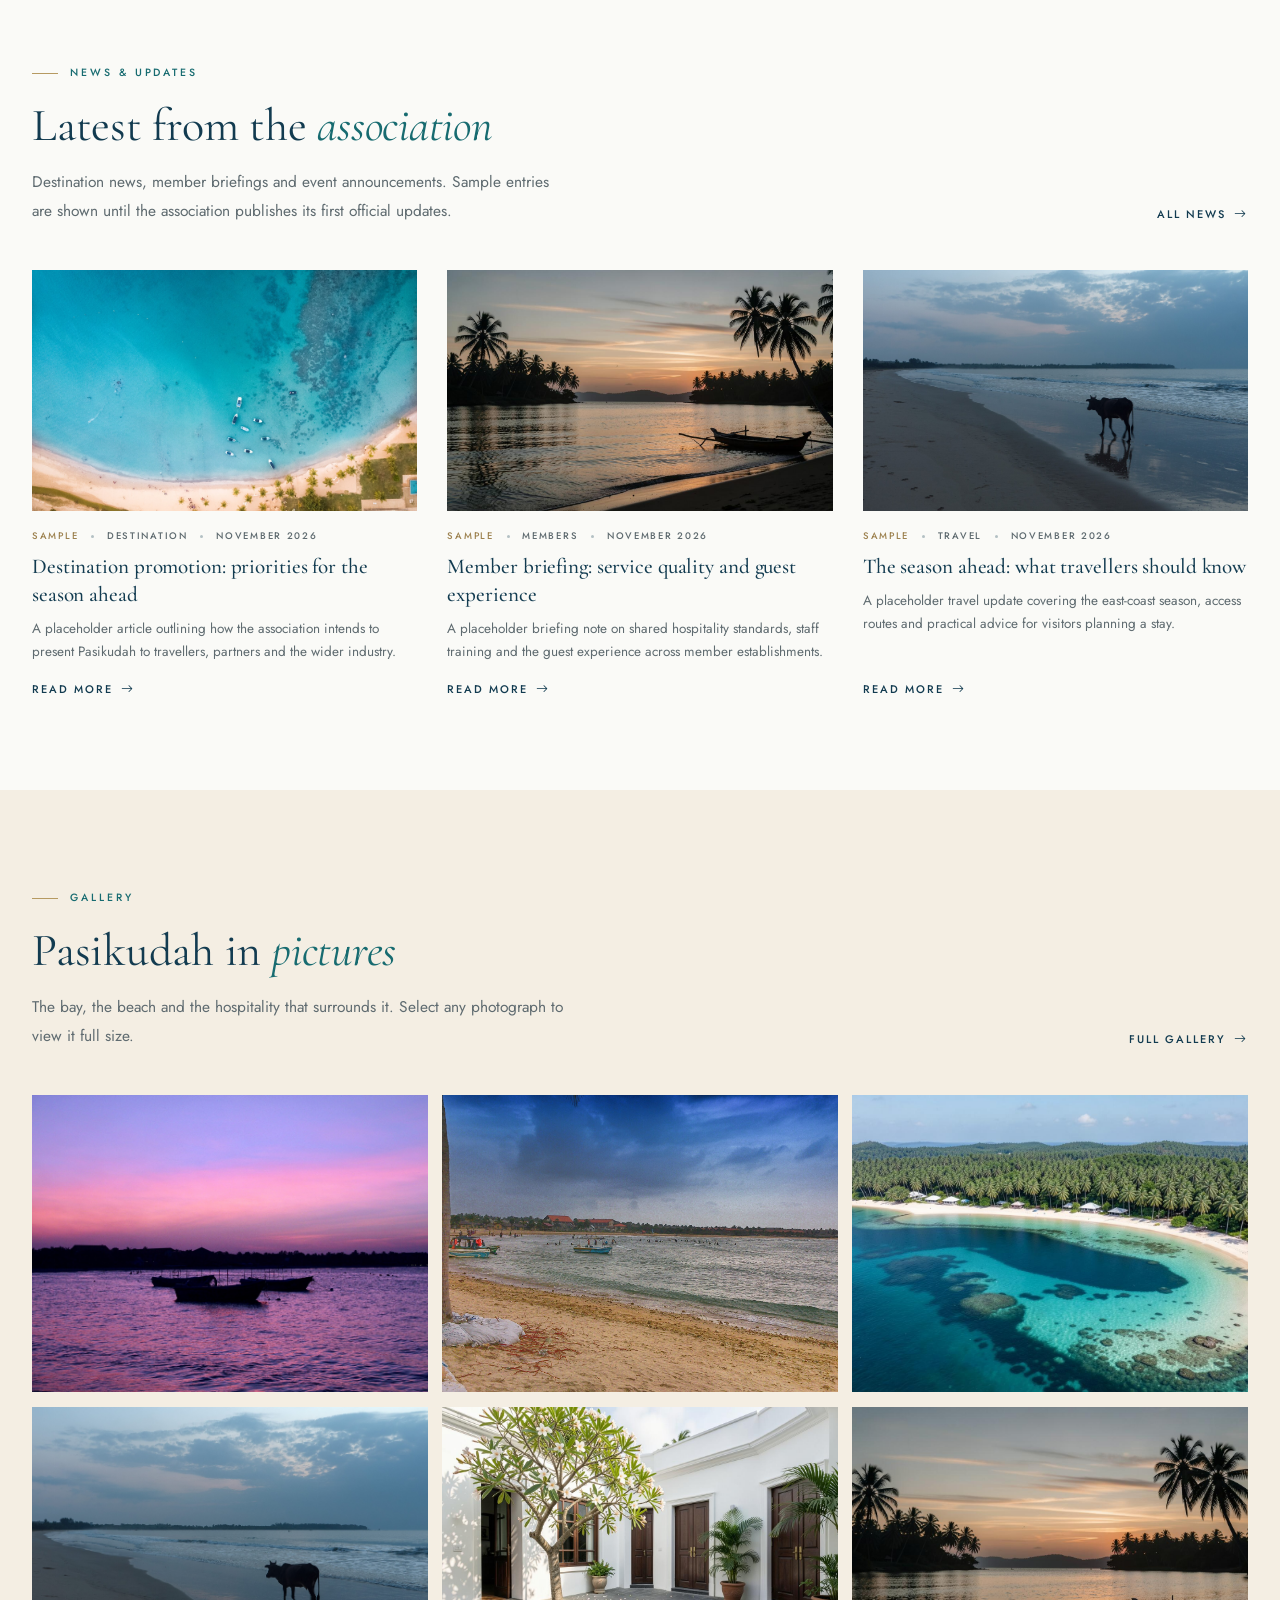
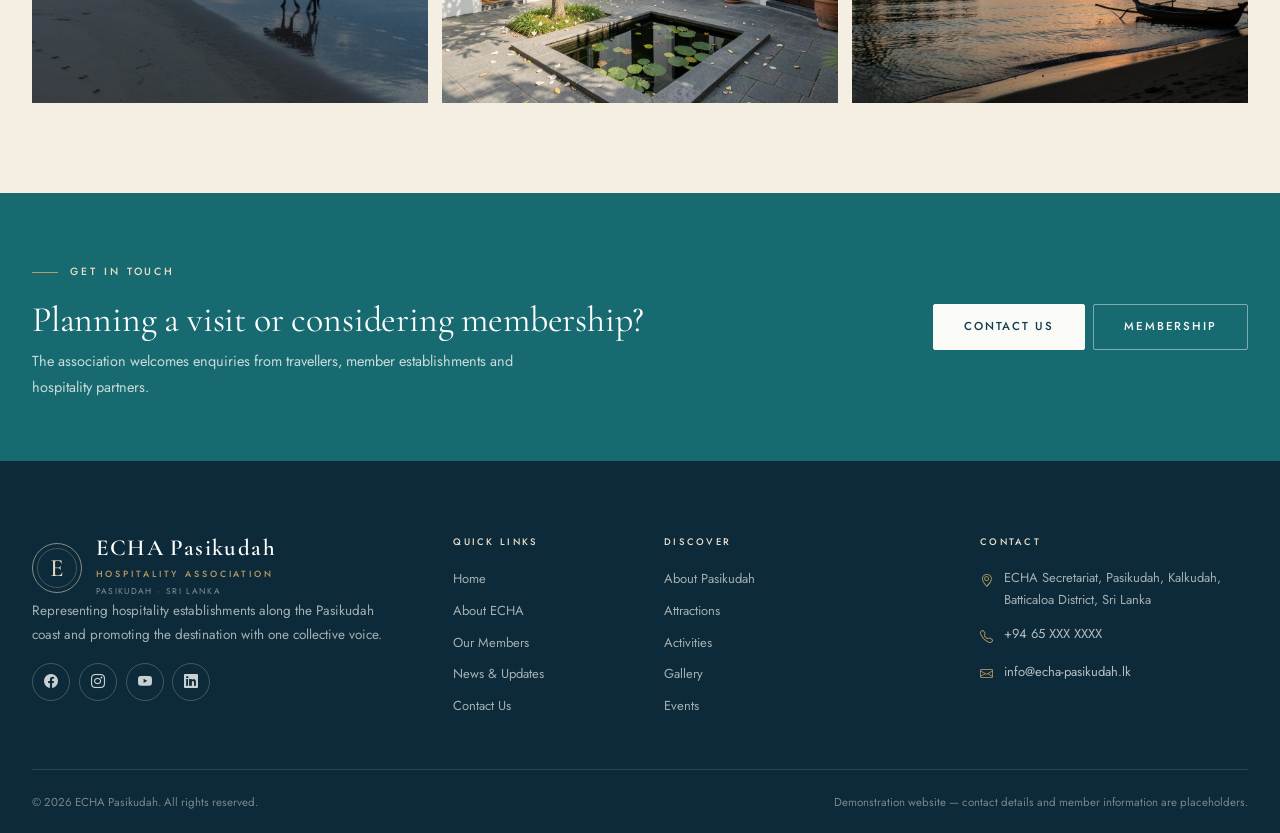
==== commit 95603f8b: "Update index.html" ====
--- a/index.html
+++ b/index.html
@@ -3,7 +3,7 @@
 <head>
   <meta charset="utf-8" />
   <meta name="viewport" content="width=device-width, initial-scale=1" />
-  <title>ECHA Pasikudah | Hospitality Association, East Coast Sri Lanka</title>
+  <title>East Coast Hoteliers Association - ECHA</title>
   <meta name="description" content="ECHA Pasikudah represents hospitality establishments in Pasikudah, Sri Lanka. Discover the bay, our member hotels, local experiences and travel information." />
   <meta name="theme-color" content="#123b50" />
   <link rel="preconnect" href="https://fonts.googleapis.com" />
@@ -12,6 +12,7 @@
   <link href="https://cdn.jsdelivr.net/npm/bootstrap@5.3.3/dist/css/bootstrap.min.css" rel="stylesheet" integrity="sha384-QWTKZyjpPEjISv5WaRU9OFeRpok6YctnYmDr5pNlyT2bRjXh0JMhjY6hW+ALEwIH" crossorigin="anonymous" />
   <link href="https://cdn.jsdelivr.net/npm/bootstrap-icons@1.11.3/font/bootstrap-icons.min.css" rel="stylesheet" />
   <link href="assets/css/style.css" rel="stylesheet" />
+
 </head>
 <body id="top">
   <a class="skip-link" href="#main">Skip to content</a>
@@ -97,7 +98,7 @@
       </div>
       <div class="container hero__inner">
         <span class="eyebrow eyebrow--light">Pasikudah &middot; East Coast, Sri Lanka</span>
-        <h1 class="hero__title">Discover the Beauty of <em>Pasikudah</em></h1>
+        <h1 class="hero__title">Discover a Different Side of<em>Pasikudah</em></h1>
         <p class="hero__lead">Experience the unique charm of Pasikudah, where pristine beaches, exceptional hospitality and unforgettable experiences come together.</p>
         <div class="hero__actions">
           <a class="btn btn-light-echa" href="pasikudah.html">Explore Pasikudah <i class="bi bi-arrow-right" aria-hidden="true"></i></a>
